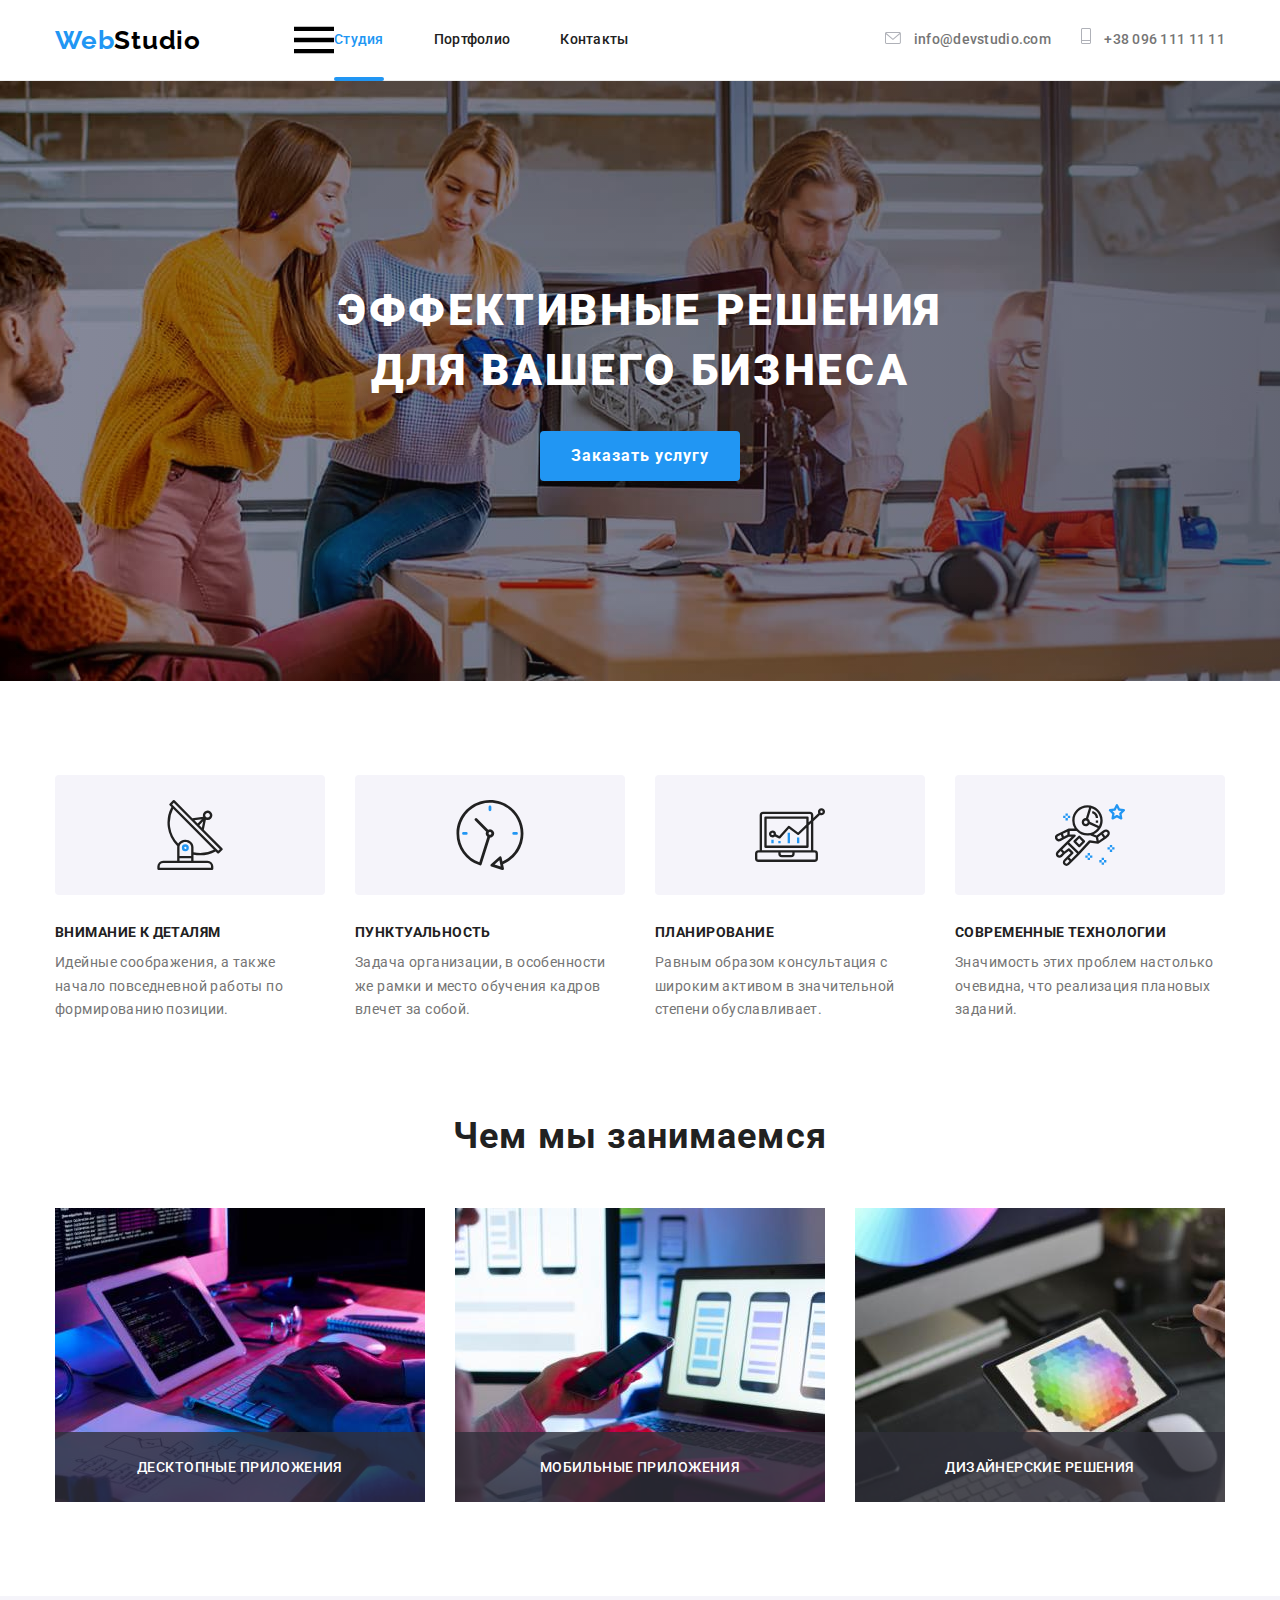
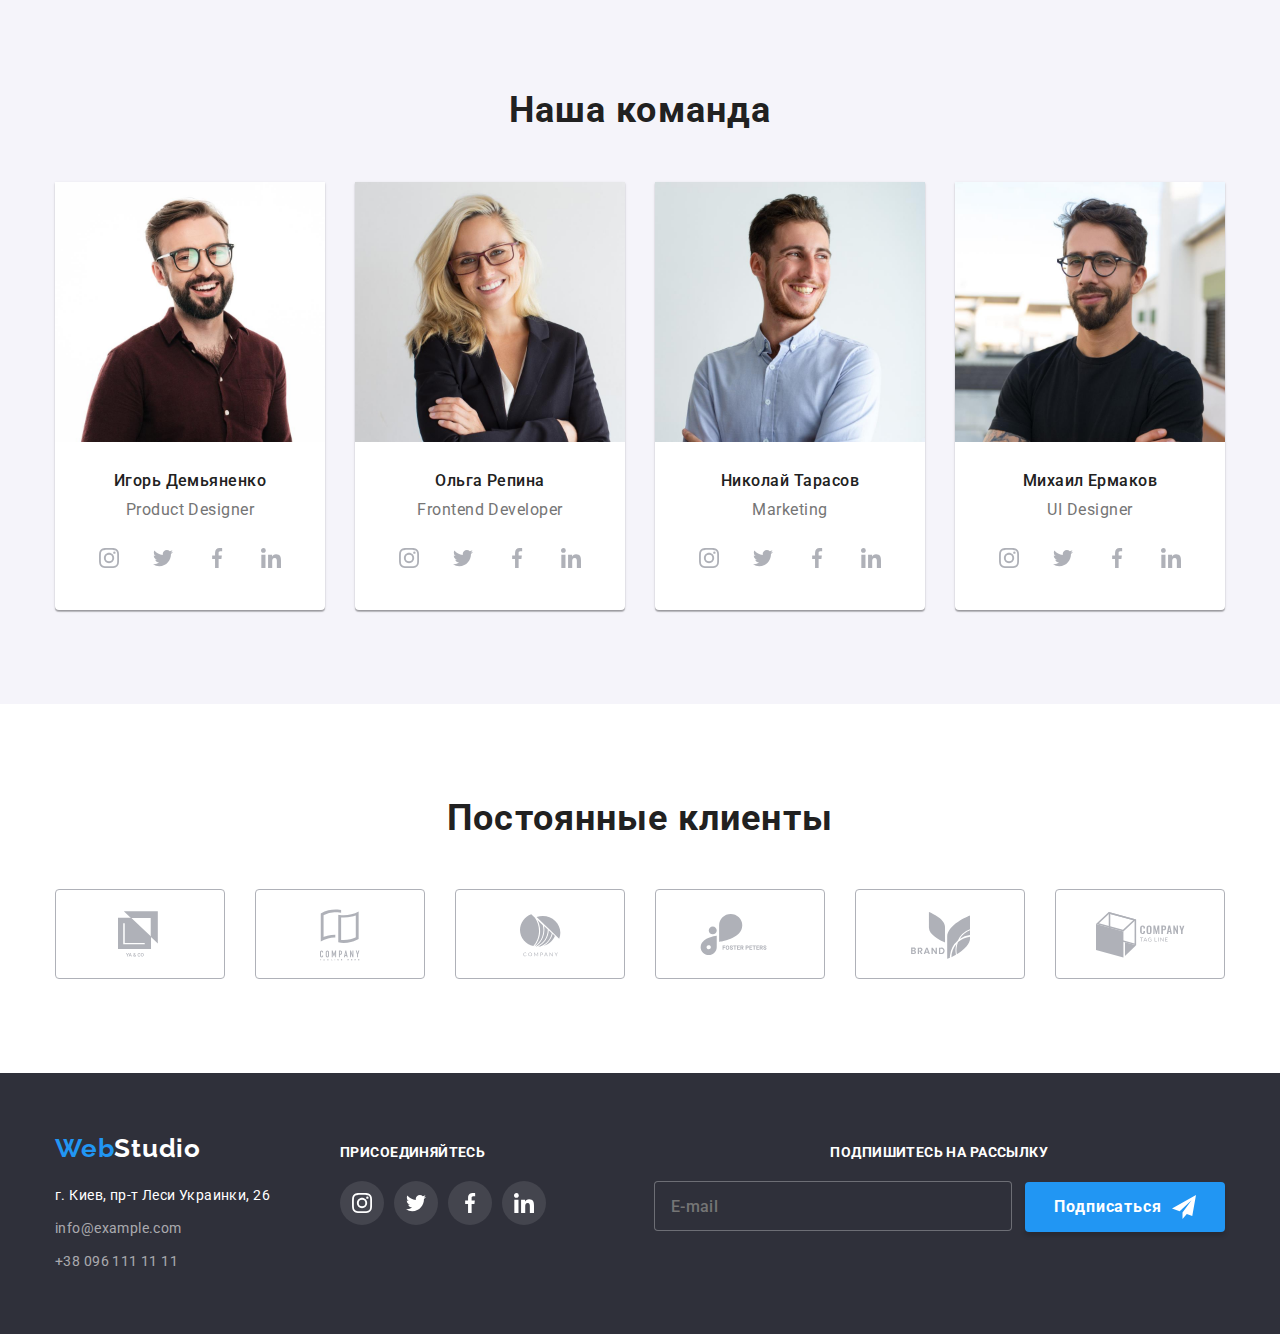
==== index.html @ 9470edb5 "Добавляет кнопку мобильного меню" ====
<!DOCTYPE html>
<html lang="ru">
  <head>
    <meta charset="UTF-8" />
    <meta http-equiv="X-UA-Compatible" content="IE=edge" />
    <meta name="viewport" content="width=device-width, initial-scale=1.0" />
    <title>Студия</title>
    <link rel="preconnect" href="https://fonts.gstatic.com" />
    <link
      href="https://fonts.googleapis.com/css2?family=Oleo+Script&family=Raleway:wght@700&family=Roboto:wght@400;500;700;900&display=swap"
      rel="stylesheet"
    />
    <link
      rel="stylesheet"
      href="https://cdnjs.cloudflare.com/ajax/libs/modern-normalize/0.2.0/modern-normalize.css"
    />
    <link rel="stylesheet" href="./css/main.min.css" />
    <meta name="viewport" content="width=device-width, initial-scale=1.0" />
  </head>
  <body>
    <!-- Секция "Верхняя линия" -->
    <header class="header">
      <div class="container">
        <div class="header__navigation">
          <nav class="header__navigation">
            <a class="header__link-logo" href="./"
              >Web<span class="header__link-logo-color">Studio</span></a
            >
            <button class="header__menu" type="button">
              <svg
                class="header__menu"
                width="40px"
                height="40px"
                aria-label="mobile menu"
              >
                <use
                  class="header__icon-menu"
                  href="./images/icons.svg#icon-menu"
                ></use>
                <use
                  class="header__icon-close"
                  href="./images/icons.svg#icon-close-modal"
                ></use>
              </svg>
            </button>

            <ul class="header__list-menu">
              <li class="header__item-menu-margin">
                <a class="header__link-navigation current" href="./">Студия</a>
              </li>
              <li class="header__item-menu-margin">
                <a class="header__link-navigation" href="./portfolio.html"
                  >Портфолио</a
                >
              </li>
              <li class="header__item-menu-margin">
                <a class="header__link-navigation" href="./">Контакты</a>
              </li>
            </ul>
          </nav>
          <ul class="header__list-address">
            <li class="header__item-address-margin">
              <a class="header__link-address" href="mailto:info@devstudio.com">
                <svg class="header__icon" width="16px" height="12px">
                  <use href="./images/icons.svg#icon-address-envelope"></use>
                </svg>

                info@devstudio.com</a
              >
            </li>
            <li class="header__item-address-margin">
              <a class="header__link-address" href="tel:+380961111111">
                <svg class="header__icon" width="10px" height="16px">
                  <use href="./images/icons.svg#icon-address-phone"></use>
                </svg>
                +38 096 111 11 11</a
              >
            </li>
          </ul>
        </div>
      </div>
    </header>
    <!-- Main -->
    <main>
      <!-- Секция "Шапка" -->
      <section class="hero">
        <div class="container">
          <h1 class="hero__title">
            Эффективные решения <br />
            для вашего бизнеса
          </h1>
          <button class="button hero__button" type="button" data-modal-open>
            Заказать услугу
          </button>
        </div>
      </section>
      <!-- Окно "Заказать услугу"-->
      <div class="modal__backdrop is-hidden" data-modal>
        <div class="modal">
          <div class="modal__close">
            <button class="modal__button-close" data-modal-close>
              <svg class="modal__icon-close">
                <use href="./images/icons.svg#icon-close-modal"></use>
              </svg>
            </button>
          </div>
          <span class="modal__header">
            Оставьте свои данные, мы вам перезвоним
          </span>
          <form class="modal__form" action="./index.html">
            <div class="modal__group">
              <label class="modal__input-label">
                <span class="modal__input-text">Имя</span>
                <input class="modal__input" type="text" name="order-username" />
                <svg class="modal__icon-input">
                  <use href="./images/icons.svg#icon-person"></use>
                </svg>
              </label>
              <label class="modal__input-label">
                <span class="modal__input-text">Телефон</span>
                <input class="modal__input" type="tel" name="order-phone" />
                <svg class="modal__icon-input">
                  <use href="./images/icons.svg#icon-phone"></use>
                </svg>
              </label>
              <label class="modal__input-label">
                <span class="modal__input-text">Почта</span>
                <input class="modal__input" type="email" name="order-email" />
                <svg class="modal__icon-input">
                  <use href="./images/icons.svg#icon-mail"></use>
                </svg>
              </label>
              <label class="modal__comment-label">
                <span class="modal__input-text">Комментарий</span>
                <textarea
                  class="modal__comment"
                  name="order-comment"
                  rows="5"
                  placeholder="Введите текст"
                ></textarea>
              </label>
            </div>
            <label class="modal__checkbox-label">
              <input
                class="modal__checkbox"
                type="checkbox"
                name="order-get-license"
                value=""
              />
              <span class="modal__checkbox-text">
                Соглашаюсь с рассылкой и принимаю
                <a
                  href="https://www.google.com"
                  class="modal__link"
                  target="_blank"
                  rel="noreferrer noopener"
                  >Условия договора</a
                >
              </span>
              <svg class="modal__icon-checkbox">
                <use href="./images/icons.svg#icon-box0"></use>
              </svg>
              <svg class="modal__icon-checkbox-checked">
                <use href="./images/icons.svg#icon-check"></use>
              </svg>
            </label>
            <button class="button modal__button" type="submit">
              Отправить
            </button>
          </form>
        </div>
      </div>
      <!-- Секция "Особенности" -->
      <section class="features">
        <div class="container">
          <ul class="features__list">
            <li class="features__item">
              <div class="features__view">
                <svg class="features__icon">
                  <use
                    href="./images/icons.svg#icon-color-features-icon01-antenna"
                  ></use>
                </svg>
              </div>
              <h3 class="features__title">Внимание к деталям</h3>
              <p class="features__text">
                Идейные соображения, а также начало повседневной работы по
                формированию позиции.
              </p>
            </li>
            <li class="features__item">
              <div class="features__view">
                <svg class="features__icon">
                  <use
                    href="./images/icons.svg#icon-color-features-icon02-clock"
                  ></use>
                </svg>
              </div>
              <h3 class="features__title">Пунктуальность</h3>
              <p class="features__text">
                Задача организации, в особенности же рамки и место обучения
                кадров влечет за собой.
              </p>
            </li>
            <li class="features__item">
              <div class="features__view">
                <svg class="features__icon">
                  <use
                    href="./images/icons.svg#icon-color-features-icon03-diagram"
                  ></use>
                </svg>
              </div>
              <h3 class="features__title">Планирование</h3>
              <p class="features__text">
                Равным образом консультация с широким активом в значительной
                степени обуславливает.
              </p>
            </li>
            <li class="features__item">
              <div class="features__view">
                <svg class="features__icon">
                  <use
                    href="./images/icons.svg#icon-color-features-icon04-astronaut"
                  ></use>
                </svg>
              </div>
              <h3 class="features__title">Современные технологии</h3>
              <p class="features__text">
                Значимость этих проблем настолько очевидна, что реализация
                плановых заданий.
              </p>
            </li>
          </ul>
        </div>
      </section>
      <!-- Секция "Чем мы занимаемся" -->
      <section class="functions">
        <div class="container">
          <h2 class="functions__title">Чем мы занимаемся</h2>
          <ul class="functions__list">
            <li class="functions__item">
              <img
                src="./images/webstudio-mainpage-foto001.jpg"
                alt="Фото планшета"
                width="370"
              />
              <div class="functions__label">
                <p class="functions__text">Десктопные приложения</p>
              </div>
            </li>
            <li class="functions__item">
              <img
                src="./images/webstudio-mainpage-foto002.jpg"
                alt="Фото ноутбука"
                width="370"
              />
              <div class="functions__label">
                <p class="functions__text">Мобильные приложения</p>
              </div>
            </li>
            <li class="functions__item">
              <img
                src="./images/webstudio-mainpage-foto003.jpg"
                alt="Фото планшета с палитрой"
                width="370"
              />
              <div class="functions__label">
                <p class="functions__text">Дизайнерские решения</p>
              </div>
            </li>
          </ul>
        </div>
      </section>
      <!-- Секция "Наша команда" -->
      <section class="team">
        <div class="container">
          <h2 class="team__title">Наша команда</h2>
          <ul class="team__list">
            <li class="team__item">
              <img
                class="team__img"
                src="./images/webstudio-mainpage-person-demyanenko.jpg"
                alt="Фото Демьянченко"
              />
              <div class="team__label">
                <h3 class="team__name">Игорь Демьяненко</h3>
                <p class="team__text">Product Designer</p>
                <!-- список контактов в социальных сетях -->
                <ul class="team__list-social">
                  <li class="team__item-social">
                    <a
                      href="https://www.instagram.com"
                      class="team__link-social"
                      target="_blank"
                      rel="noreferrer noopener"
                    >
                      <svg class="team__icon icon-social">
                        <use
                          href="./images/icons.svg#icon-social-instagram"
                        ></use>
                      </svg>
                    </a>
                  </li>
                  <li class="team__item-social">
                    <a
                      href="https://www.twitter.com"
                      class="team__link-social"
                      target="_blank"
                      rel="noreferrer noopener"
                    >
                      <svg class="team__icon icon-social">
                        <use
                          href="./images/icons.svg#icon-social-twitter"
                        ></use>
                      </svg>
                    </a>
                  </li>
                  <li class="team__item-social">
                    <a
                      href="https://www.facebook.com"
                      class="team__link-social"
                      target="_blank"
                      rel="noreferrer noopener"
                    >
                      <svg class="team__icon icon-social">
                        <use
                          href="./images/icons.svg#icon-social-facebook"
                        ></use>
                      </svg>
                    </a>
                  </li>
                  <li class="team__item-social">
                    <a
                      href="https://www.linkedin.com"
                      class="team__link-social"
                      target="_blank"
                      rel="noreferrer noopener"
                    >
                      <svg class="team__icon icon-social">
                        <use
                          href="./images/icons.svg#icon-social-linkedin"
                        ></use>
                      </svg>
                    </a>
                  </li>
                </ul>
              </div>
            </li>
            <li class="team__item">
              <img
                class="team__img"
                src="./images/webstudio-mainpage-person-repina.jpg"
                alt="Фото Репина"
              />
              <div class="team__label">
                <h3 class="team__name">Ольга Репина</h3>
                <p class="team__text">Frontend Developer</p>
                <!-- список контактов в социальных сетях -->
                <ul class="team__list-social">
                  <li class="team__item-social">
                    <a
                      href="https://www.instagram.com"
                      class="team__link-social"
                      target="_blank"
                      rel="noreferrer noopener"
                    >
                      <svg class="team__icon icon-social">
                        <use
                          href="./images/icons.svg#icon-social-instagram"
                        ></use>
                      </svg>
                    </a>
                  </li>
                  <li class="team__item-social">
                    <a
                      href="https://www.twitter.com"
                      class="team__link-social"
                      target="_blank"
                      rel="noreferrer noopener"
                    >
                      <svg class="team__icon icon-social">
                        <use
                          href="./images/icons.svg#icon-social-twitter"
                        ></use>
                      </svg>
                    </a>
                  </li>
                  <li class="team__item-social">
                    <a
                      href="https://www.facebook.com"
                      class="team__link-social"
                      target="_blank"
                      rel="noreferrer noopener"
                    >
                      <svg class="team__icon icon-social">
                        <use
                          href="./images/icons.svg#icon-social-facebook"
                        ></use>
                      </svg>
                    </a>
                  </li>
                  <li class="team__item-social">
                    <a
                      href="https://www.linkedin.com"
                      class="team__link-social"
                      target="_blank"
                      rel="noreferrer noopener"
                    >
                      <svg class="team__icon icon-social">
                        <use
                          href="./images/icons.svg#icon-social-linkedin"
                        ></use>
                      </svg>
                    </a>
                  </li>
                </ul>
              </div>
            </li>
            <li class="team__item">
              <img
                class="team__img"
                src="./images/webstudio-mainpage-person-tarasov.jpg"
                alt="Фото Тарасова"
              />
              <div class="team__label">
                <h3 class="team__name">Николай Тарасов</h3>
                <p class="team__text">Marketing</p>
                <!-- список контактов в социальных сетях -->
                <ul class="team__list-social">
                  <li class="team__item-social">
                    <a
                      href="https://www.instagram.com"
                      class="team__link-social"
                      target="_blank"
                      rel="noreferrer noopener"
                    >
                      <svg class="team__icon icon-social">
                        <use
                          href="./images/icons.svg#icon-social-instagram"
                        ></use>
                      </svg>
                    </a>
                  </li>
                  <li class="team__item-social">
                    <a
                      href="https://www.twitter.com"
                      class="team__link-social"
                      target="_blank"
                      rel="noreferrer noopener"
                    >
                      <svg class="team__icon icon-social">
                        <use
                          href="./images/icons.svg#icon-social-twitter"
                        ></use>
                      </svg>
                    </a>
                  </li>
                  <li class="team__item-social">
                    <a
                      href="https://www.facebook.com"
                      class="team__link-social"
                      target="_blank"
                      rel="noreferrer noopener"
                    >
                      <svg class="team__icon icon-social">
                        <use
                          href="./images/icons.svg#icon-social-facebook"
                        ></use>
                      </svg>
                    </a>
                  </li>
                  <li class="team__item-social">
                    <a
                      href="https://www.linkedin.com"
                      class="team__link-social"
                      target="_blank"
                      rel="noreferrer noopener"
                    >
                      <svg class="team__icon icon-social">
                        <use
                          href="./images/icons.svg#icon-social-linkedin"
                        ></use>
                      </svg>
                    </a>
                  </li>
                </ul>
              </div>
            </li>
            <li class="team__item">
              <img
                class="team__img"
                src="./images/webstudio-mainpage-person-ermakov.jpg"
                alt="Фото Ермакова"
              />
              <div class="team__label">
                <h3 class="team__name">Михаил Ермаков</h3>
                <p class="team__text">UI Designer</p>
                <!-- список контактов в социальных сетях -->
                <ul class="team__list-social">
                  <li class="team__item-social">
                    <a
                      href="https://www.instagram.com"
                      class="team__link-social"
                      target="_blank"
                      rel="noreferrer noopener"
                    >
                      <svg class="team__icon icon-social">
                        <use
                          href="./images/icons.svg#icon-social-instagram"
                        ></use>
                      </svg>
                    </a>
                  </li>
                  <li class="team__item-social">
                    <a
                      href="https://www.twitter.com"
                      class="team__link-social"
                      target="_blank"
                      rel="noreferrer noopener"
                    >
                      <svg class="team__icon icon-social">
                        <use
                          href="./images/icons.svg#icon-social-twitter"
                        ></use>
                      </svg>
                    </a>
                  </li>
                  <li class="team__item-social">
                    <a
                      href="https://www.facebook.com"
                      class="team__link-social"
                      target="_blank"
                      rel="noreferrer noopener"
                    >
                      <svg class="team__icon icon-social">
                        <use
                          href="./images/icons.svg#icon-social-facebook"
                        ></use>
                      </svg>
                    </a>
                  </li>
                  <li class="team__item-social">
                    <a
                      href="https://www.linkedin.com"
                      class="team__link-social"
                      target="_blank"
                      rel="noreferrer noopener"
                    >
                      <svg class="team__icon icon-social">
                        <use
                          href="./images/icons.svg#icon-social-linkedin"
                        ></use>
                      </svg>
                    </a>
                  </li>
                </ul>
              </div>
            </li>
          </ul>
        </div>
      </section>
      <!-- Секция "Постоянные клиенты" -->
      <section class="clients">
        <div class="container">
          <h2 class="clients__title">Постоянные клиенты</h2>
          <ul class="clients__list">
            <li class="clients__item">
              <a
                href="https://www.google.com"
                class="clients__link"
                target="_blank"
                rel="noreferrer noopener"
              >
                <svg class="clients__icon" width="44px" height="49px">
                  <use href="./images/icons.svg#icon-client-logo01-yaco"></use>
                </svg>
              </a>
            </li>
            <li class="clients__item">
              <a
                href="https://www.google.com"
                class="clients__link"
                target="_blank"
                rel="noreferrer noopener"
              >
                <svg class="clients__icon" width="40px" height="52px">
                  <use
                    href="./images/icons.svg#icon-client-logo02-tagline"
                  ></use>
                </svg>
              </a>
            </li>
            <li class="clients__item">
              <a
                href="https://www.google.com"
                class="clients__link"
                target="_blank"
                rel="noreferrer noopener"
              >
                <svg class="clients__icon" width="41px" height="43px">
                  <use
                    href="./images/icons.svg#icon-client-logo03-company"
                  ></use>
                </svg>
              </a>
            </li>
            <li class="clients__item">
              <a
                href="https://www.google.com"
                class="clients__link"
                target="_blank"
                rel="noreferrer noopener"
              >
                <svg class="clients__icon" width="80px" height="42px">
                  <use
                    href="./images/icons.svg#icon-client-logo04-foster"
                  ></use>
                </svg>
              </a>
            </li>
            <li class="clients__item">
              <a
                href="https://www.google.com"
                class="clients__link"
                target="_blank"
                rel="noreferrer noopener"
              >
                <svg class="clients__icon" width="59px" height="47px">
                  <use href="./images/icons.svg#icon-client-logo05-brand"></use>
                </svg>
              </a>
            </li>
            <li class="clients__item">
              <a
                href="https://www.google.com"
                class="clients__link"
                target="_blank"
                rel="noreferrer noopener"
              >
                <svg class="clients__icon" width="89px" height="46px">
                  <use
                    href="./images/icons.svg#icon-client-logo06-comtag"
                  ></use>
                </svg>
              </a>
            </li>
          </ul>
        </div>
      </section>
    </main>
    <!-- Секция "Подвал" -->
    <footer class="footer">
      <div class="container">
        <div class="footer__body">
          <div class="footer__address">
            <a class="footer__link-logo" href="./"
              >Web<span class="footer__link-logo-color">Studio</span></a
            >
            <address>
              <ul class="footer__list">
                <li class="footer__item">
                  <a
                    class="footer__link footer__link-light"
                    href="http://maps.google.com/?q=г.Киев,пр-тЛесиУкраинки,26"
                    target="_blank"
                    rel="nofollow noreferrer"
                    >г. Киев, пр-т Леси Украинки, 26</a
                  >
                </li>
                <li class="footer__item">
                  <a
                    class="footer__link footer__link-dark"
                    href="mailto:info@example.com"
                    >info@example.com</a
                  >
                </li>
                <li class="footer__item">
                  <a
                    class="footer__link footer__link-dark"
                    href="tel:+380961111111"
                    >+38 096 111 11 11</a
                  >
                </li>
              </ul>
            </address>
          </div>
          <div class="footer__social">
            <p class="footer__title">присоединяйтесь</p>
            <!-- список контактов в социальных сетях -->
            <ul class="footer__list-social">
              <li class="footer__item-social">
                <a
                  href="https://www.instagram.com"
                  class="footer__link-social"
                  target="_blank"
                  rel="noreferrer noopener"
                >
                  <svg class="footer__icon icon-social">
                    <use href="./images/icons.svg#icon-social-instagram"></use>
                  </svg>
                </a>
              </li>
              <li class="footer__item-social">
                <a
                  href="https://www.twitter.com"
                  class="footer__link-social"
                  target="_blank"
                  rel="noreferrer noopener"
                >
                  <svg class="footer__icon icon-social">
                    <use href="./images/icons.svg#icon-social-twitter"></use>
                  </svg>
                </a>
              </li>
              <li class="footer__item-social">
                <a
                  href="https://www.facebook.com"
                  class="footer__link-social"
                  target="_blank"
                  rel="noreferrer noopener"
                >
                  <svg class="footer__icon icon-social">
                    <use href="./images/icons.svg#icon-social-facebook"></use>
                  </svg>
                </a>
              </li>
              <li class="footer__item-social">
                <a
                  href="https://www.linkedin.com"
                  class="footer__link-social"
                  target="_blank"
                  rel="noreferrer noopener"
                >
                  <svg class="footer__icon icon-social">
                    <use href="./images/icons.svg#icon-social-linkedin"></use>
                  </svg>
                </a>
              </li>
            </ul>
          </div>
          <!-- Форма ввода электронного адреса для подписки на рассылку -->
          <div class="footer__subscribe">
            <form class="footer__form" action="./index.html">
              <label class="footer__label"> Подпишитесь на рассылку </label>
              <input
                class="footer__input"
                type="email"
                name="subscride-email-address"
                placeholder="E-mail"
              />
              <button class="footer__button button" type="submit">
                <span class="footer__label-button">
                  Подписаться
                  <svg class="footer__icon-button">
                    <use href="./images/icons.svg#icon-send-plane"></use>
                  </svg>
                </span>
              </button>
            </form>
          </div>
        </div>
      </div>
    </footer>
    <script src="./js/modal.js"></script>
  </body>
</html>
---- css/main.min.css ----
/*! modern-normalize | MIT License | https://github.com/sindresorhus/modern-normalize */html{-webkit-box-sizing:border-box;box-sizing:border-box}*,*::before,*::after{-webkit-box-sizing:inherit;box-sizing:inherit}html{line-height:1.15}body{margin:0}h1{font-size:2em;margin:0.67em 0}hr{-webkit-box-sizing:content-box;box-sizing:content-box;height:0}pre{font-family:monospace, monospace;font-size:1em}a{-webkit-text-decoration-skip:objects}abbr[title]{-webkit-text-decoration:underline dotted;text-decoration:underline dotted}b,strong{font-weight:bolder}code,kbd,samp{font-family:monospace, monospace;font-size:1em}small{font-size:80%}sub,sup{font-size:75%;line-height:0;position:relative;vertical-align:baseline}sub{bottom:-0.25em}sup{top:-0.5em}button,input,optgroup,select,textarea{font-family:inherit;font-size:100%;line-height:1.15;margin:0}button,select{text-transform:none}button,[type='reset'],[type='submit']{-webkit-appearance:button}button::-moz-focus-inner,[type='button']::-moz-focus-inner,[type='reset']::-moz-focus-inner,[type='submit']::-moz-focus-inner{border-style:none;padding:0}button:-moz-focusring,[type='button']:-moz-focusring,[type='reset']:-moz-focusring,[type='submit']:-moz-focusring{outline:1px dotted ButtonText}fieldset{padding:0.35em 0.75em 0.625em}legend{padding:0}progress{vertical-align:baseline}[type='number']::-webkit-inner-spin-button,[type='number']::-webkit-outer-spin-button{height:auto}[type='search']{-webkit-appearance:textfield;outline-offset:-2px}[type='search']::-webkit-search-cancel-button,[type='search']::-webkit-search-decoration{-webkit-appearance:none}::-webkit-file-upload-button{-webkit-appearance:button;font:inherit}details{display:block}summary{display:list-item}.header .header__link-logo,.footer .footer__link-logo{color:#2196f3;font-family:'Raleway', sans-serif;font-weight:700;font-size:26px;line-height:1.19;letter-spacing:0.03em}.header .header__link-navigation{color:#212121;font-weight:500;font-size:14px;line-height:1.14;letter-spacing:0.02em}.header .header__link-address{color:#757575;font-weight:500;font-size:14px;line-height:1.14;letter-spacing:0.02em}.header .header__link-logo,.footer .footer__link-logo{color:#2196f3;font-family:'Raleway', sans-serif;font-weight:700;font-size:26px;line-height:1.19;letter-spacing:0.03em}.hero .hero__title{color:#fff;font-weight:900;font-size:44px;line-height:1.36;text-align:center;letter-spacing:0.06em;text-transform:uppercase}.functions .functions__title,.team .team__title,.clients .clients__title{color:#212121;font-weight:700;font-size:36px;line-height:1.16;text-align:center;letter-spacing:0.03em}.footer .footer__title,.footer .footer__label,.features .features__title{color:#212121;font-weight:700;font-size:14px;line-height:1.14;letter-spacing:0.03em;text-transform:uppercase}.functions .functions__text{color:#fff;font-weight:500;font-size:14px;line-height:1.18;text-align:center;letter-spacing:0.03em;text-transform:uppercase}.team .team__name{color:#212121;font-weight:500;font-size:16px;line-height:1.18;text-align:center;letter-spacing:0.03em}.footer .footer__link,.features .features__text{font-style:normal;color:#757575;font-size:14px;line-height:1.71;letter-spacing:0.03em}.team .team__text,.portfolio .portfolio__text-about{color:#757575;font-size:16px;line-height:1.18;letter-spacing:0.03em}.portfolio .portfolio__description{font-size:18px;line-height:1.5;letter-spacing:0.03em;color:#fff}.portfolio .portfolio__header-about{margin-bottom:4px;font-weight:700;font-size:18px;line-height:1.5;letter-spacing:0.06em;color:#212121}.modal .modal__header{font-weight:700;font-size:20px;line-height:1.15;text-align:center;letter-spacing:0.03em;color:#212121}.footer .footer__input{font-weight:500;font-size:16px;line-height:1.25;letter-spacing:0.03em;color:rgba(255,255,255,0.6)}.footer .footer__button,.hero .hero__button,.modal .modal__button{color:#fff;font-weight:700;font-size:16px;line-height:1.87;letter-spacing:0.06em}.portfolio .portfolio__button{color:#212121;font-weight:500;font-size:16px;line-height:1.62;text-align:center;letter-spacing:0.03em}html{-webkit-box-sizing:border-box;box-sizing:border-box}*,*::after,*::before{-webkit-box-sizing:inherit;box-sizing:inherit}body{font-family:'Roboto', sans-serif;font-size:14px;line-height:1.71;letter-spacing:0.03em;color:#757575}.container{padding-left:15px;padding-right:15px;margin:0 auto}.visually-hidden{position:absolute !important;clip:rect(1px 1px 1px 1px);clip:rect(1px, 1px, 1px, 1px);padding:0 !important;border:0 !important;height:1px !important;width:1px !important;overflow:hidden}@media screen and (min-width: 480px){.container{max-width:480px}}@media screen and (min-width: 768px){.container{max-width:768px}}@media screen and (min-width: 1200px){.container{max-width:1200px}}.button{-webkit-box-align:center;-ms-flex-align:center;align-items:center;text-align:center;background-color:#2196f3;cursor:pointer;border:none;border-radius:4px}.icon-social{width:20px;height:20px;fill:#afb1b8}.header{background-color:#fff;border-bottom:1px solid #ececec}.header .header__link-logo{display:block;text-decoration:none;margin-right:0;padding-top:16px;padding-bottom:16px}@media screen and (min-width: 768px){.header .header__link-logo{margin-right:88px}}@media screen and (min-width: 1200px){.header .header__link-logo{margin-right:93px}}.header .header__link-logo-color{color:#000}.header .header__menu{display:-webkit-inline-box;display:-ms-inline-flexbox;display:inline-flex;margin:0;padding:0;border:0;background-color:transparent}.header .header__navigation{display:-webkit-box;display:-ms-flexbox;display:flex;-webkit-box-align:center;-ms-flex-align:center;align-items:center}.header .header__list-menu{list-style:none;display:-webkit-box;display:-ms-flexbox;display:flex;margin-top:0;margin-bottom:0;padding:0;-webkit-box-align:center;-ms-flex-align:center;align-items:center}@media screen and (max-width: 768px){.header .header__list-menu{display:none}}.header .header__list-address{list-style:none;display:-webkit-box;display:-ms-flexbox;display:flex;margin-top:0;margin-bottom:0;padding:0;margin-left:auto}@media screen and (max-width: 768px){.header .header__list-address{display:none}}@media screen and (max-width: 1200px){.header .header__list-address{-webkit-box-orient:vertical;-webkit-box-direction:normal;-ms-flex-direction:column;flex-direction:column}}.header .header__item-menu-margin:not(:last-child){margin-right:50px}.header .header__item-address-margin:not(:last-child){margin-bottom:10px}@media screen and (min-width: 1200px){.header .header__item-address-margin:not(:last-child){margin-right:30px;margin-bottom:0}}.header .header__link-navigation{-webkit-transition:250ms color cubic-bezier(0.4, 0, 0.2, 1);transition:250ms color cubic-bezier(0.4, 0, 0.2, 1);position:relative;display:block;text-decoration:none;padding-top:32px;padding-bottom:32px}.header .header__link-navigation.current,.header .header__link-navigation:hover,.header .header__link-navigation:active,.header .header__link-navigation:focus{color:#2196f3}.header .header__link-navigation.current::after{opacity:1}.header .header__link-navigation::after{-webkit-transition:250ms opacity cubic-bezier(0.4, 0, 0.2, 1);transition:250ms opacity cubic-bezier(0.4, 0, 0.2, 1);content:'';position:absolute;display:block;border-radius:2px;width:100%;height:4px;left:0;bottom:-1px;background-color:#2196f3;opacity:0}.header .header__icon{-webkit-transition:250ms fill cubic-bezier(0.4, 0, 0.2, 1);transition:250ms fill cubic-bezier(0.4, 0, 0.2, 1);fill:#afb1b8;margin-right:10px}.header .header__menu .header__icon-close{display:none}.header .header__link-address{-webkit-transition:250ms color cubic-bezier(0.4, 0, 0.2, 1);transition:250ms color cubic-bezier(0.4, 0, 0.2, 1);text-decoration:none;padding-top:0;padding-bottom:0}@media screen and (min-width: 1200px){.header .header__link-address{padding-top:32px;padding-bottom:32px}}.header .header__link-address:hover,.header .header__link-address:active,.header .header__link-address:focus{color:#2196f3}.header .header__link-address:hover .header__icon,.header .header__link-address:active .header__icon,.header .header__link-address:focus .header__icon{fill:#2196f3}.footer{width:auto;padding-top:60px;padding-bottom:60px;background-color:#2f303a}.footer .footer__body{display:-webkit-box;display:-ms-flexbox;display:flex;-webkit-box-pack:justify;-ms-flex-pack:justify;justify-content:space-between;-webkit-box-orient:vertical;-webkit-box-direction:normal;-ms-flex-direction:column;flex-direction:column}@media screen and (min-width: 768px){.footer .footer__body{-webkit-box-orient:horizontal;-webkit-box-direction:normal;-ms-flex-direction:row;flex-direction:row;-ms-flex-wrap:wrap;flex-wrap:wrap}}@media screen and (min-width: 1200px){.footer .footer__body{-webkit-box-orient:horizontal;-webkit-box-direction:normal;-ms-flex-direction:row;flex-direction:row;-ms-flex-wrap:nowrap;flex-wrap:nowrap;-webkit-box-align:baseline;-ms-flex-align:baseline;align-items:baseline}}.footer .footer__link-logo{display:inline-block;text-decoration:none;margin-right:0;margin-bottom:20px}.footer .footer__link-logo-color{color:#fff}.footer .footer__address{text-align:center;margin:0}@media screen and (min-width: 1200px){.footer .footer__address{text-align:left;margin-right:70px}}.footer .footer__list{display:-webkit-box;display:-ms-flexbox;display:flex;padding-left:0;padding-right:0;margin-top:0;margin-bottom:0;-webkit-box-orient:vertical;-webkit-box-direction:normal;-ms-flex-direction:column;flex-direction:column;list-style:none}.footer .footer__item:not(:last-child){margin-bottom:9px}.footer .footer__link{-webkit-transition:250ms color cubic-bezier(0.4, 0, 0.2, 1);transition:250ms color cubic-bezier(0.4, 0, 0.2, 1);text-decoration:none}.footer .footer__link:hover,.footer .footer__link:active,.footer .footer__link:focus{color:#2196f3}.footer .footer__link-light{color:#fff}.footer .footer__link-dark{color:rgba(255,255,255,0.6)}.footer .footer__social{margin-top:60px;margin-bottom:0;text-align:center}@media screen and (min-width: 768px){.footer .footer__social{margin-top:5px}}@media screen and (min-width: 1200px){.footer .footer__social{margin-top:0;text-align:left}}.footer .footer__title{text-align:center;margin-top:0;margin-bottom:20px;padding-top:0;padding-bottom:0;color:#fff}@media screen and (min-width: 1200px){.footer .footer__title{text-align:left}}.footer .footer__list-social{display:-webkit-inline-box;display:-ms-inline-flexbox;display:inline-flex;list-style:none;padding-left:0;padding-right:0;margin-top:0;margin-bottom:0}.footer .footer__item-social{display:-webkit-box;display:-ms-flexbox;display:flex;-webkit-box-pack:center;-ms-flex-pack:center;justify-content:center;-webkit-box-align:center;-ms-flex-align:center;align-items:center;background:rgba(255,255,255,0.1);border-radius:50%;width:44px;height:44px}.footer .footer__item-social:not(:last-child){margin-right:10px}.footer .footer__link-social{-webkit-transition:250ms background-color cubic-bezier(0.4, 0, 0.2, 1);transition:250ms background-color cubic-bezier(0.4, 0, 0.2, 1);display:-webkit-box;display:-ms-flexbox;display:flex;-webkit-box-pack:center;-ms-flex-pack:center;justify-content:center;-webkit-box-align:center;-ms-flex-align:center;align-items:center;border-radius:50%;width:44px;height:44px}.footer .footer__link-social:hover,.footer .footer__link-social:active,.footer .footer__link-social:focus{background-color:#2196f3}.footer .footer__icon{-webkit-transition:250ms fill cubic-bezier(0.4, 0, 0.2, 1);transition:250ms fill cubic-bezier(0.4, 0, 0.2, 1);fill:#fff}.footer .footer__subscribe{padding-right:auto;padding-left:auto;margin-top:60px}@media screen and (min-width: 768px){.footer .footer__subscribe{margin-left:auto;margin-right:auto}}@media screen and (min-width: 1200px){.footer .footer__subscribe{margin-left:auto;margin-right:0;margin-top:0}}.footer .footer__form{display:-webkit-box;display:-ms-flexbox;display:flex;-webkit-box-orient:vertical;-webkit-box-direction:normal;-ms-flex-direction:column;flex-direction:column;justify-items:center}@media screen and (min-width: 1200px){.footer .footer__form{display:block}}.footer .footer__label{display:block;text-align:center;margin-top:0;margin-bottom:20px;padding-top:0;padding-bottom:0;color:#fff}@media screen and (min-width: 1200px){.footer .footer__label{text-align:left}}.footer .footer__input{-webkit-transition:250ms -webkit-filter cubic-bezier(0.4, 0, 0.2, 1);transition:250ms -webkit-filter cubic-bezier(0.4, 0, 0.2, 1);transition:250ms filter cubic-bezier(0.4, 0, 0.2, 1);transition:250ms filter cubic-bezier(0.4, 0, 0.2, 1), 250ms -webkit-filter cubic-bezier(0.4, 0, 0.2, 1);-webkit-transition:250ms border-color cubic-bezier(0.4, 0, 0.2, 1);transition:250ms border-color cubic-bezier(0.4, 0, 0.2, 1);width:100%;height:50px;padding:15px 16px 15px 16px;margin-right:0;margin-bottom:20px;border:1px solid rgba(255,255,255,0.3);-webkit-box-sizing:border-box;box-sizing:border-box;border-radius:4px;outline:none;background:#2f303a}.footer .footer__input:hover,.footer .footer__input:active,.footer .footer__input:focus{border:1px solid #2196f3;-webkit-filter:drop-shadow(0px 4px 4px rgba(0,0,0,0.15));filter:drop-shadow(0px 4px 4px rgba(0,0,0,0.15))}@media screen and (min-width: 768px){.footer .footer__input{width:450px}}@media screen and (min-width: 1200px){.footer .footer__input{width:358px;margin-right:10px;margin-bottom:0}}.footer .footer__button{-webkit-transition:250ms -webkit-filter cubic-bezier(0.4, 0, 0.2, 1);transition:250ms -webkit-filter cubic-bezier(0.4, 0, 0.2, 1);transition:250ms filter cubic-bezier(0.4, 0, 0.2, 1);transition:250ms filter cubic-bezier(0.4, 0, 0.2, 1), 250ms -webkit-filter cubic-bezier(0.4, 0, 0.2, 1);width:200px;height:50px;padding:0 0 0 0;margin-left:auto;margin-right:auto;-webkit-box-shadow:0px 4px 4px rgba(0,0,0,0.15);box-shadow:0px 4px 4px rgba(0,0,0,0.15)}.footer .footer__button:hover,.footer .footer__button:active,.footer .footer__button:focus{-webkit-filter:drop-shadow(0px 4px 4px rgba(0,0,0,0.25));filter:drop-shadow(0px 4px 4px rgba(0,0,0,0.25))}.footer .footer__label-button{display:-webkit-box;display:-ms-flexbox;display:flex;-webkit-box-align:center;-ms-flex-align:center;align-items:center;-webkit-box-pack:center;-ms-flex-pack:center;justify-content:center}.footer .footer__icon-button{width:24px;height:24px;margin-left:10px;fill:#fff}.hero{display:block;text-align:center;max-width:1600px;padding-top:200px;padding-bottom:200px;margin-left:auto;margin-right:auto;background-color:#c4c4c4;background-image:-webkit-gradient(linear, right top, left top, from(rgba(47,48,58,0.4)), color-stop(40%), to(transparent)),url(../images/webstudio-bgimage.jpg);background-image:linear-gradient(to left, rgba(47,48,58,0.4), 40%, transparent 100%),url(../images/webstudio-bgimage.jpg);background-repeat:no-repeat;background-position:center;background-size:cover}.hero .hero__title{margin-top:0;margin-bottom:30px;padding-bottom:0}.hero .hero__button{-webkit-transition:250ms background-color cubic-bezier(0.4, 0, 0.2, 1);transition:250ms background-color cubic-bezier(0.4, 0, 0.2, 1);width:200px;height:50px}.hero .hero__button:hover,.hero .hero__button:active,.hero .hero__button:focus{background-color:#188ce8;border-radius:0px}.modal__backdrop{-webkit-transition:250ms opacity cubic-bezier(0.4, 0, 0.2, 1);transition:250ms opacity cubic-bezier(0.4, 0, 0.2, 1);position:fixed;top:0;left:0;width:100%;height:100%;z-index:99;background:rgba(0,0,0,0.2);overflow-y:scroll}.modal__backdrop.is-hidden{opacity:0;pointer-events:none}.modal{position:absolute;display:block;padding:0 0 0 0;top:50%;left:50%;max-width:530px;width:100%;height:580px;border-radius:4px;-webkit-transform:translate(-50%, -50%);transform:translate(-50%, -50%);background:#fff;-webkit-box-shadow:0px 1px 3px rgba(0,0,0,0.12),0px 1px 1px rgba(0,0,0,0.14),0px 2px 1px rgba(0,0,0,0.2);box-shadow:0px 1px 3px rgba(0,0,0,0.12),0px 1px 1px rgba(0,0,0,0.14),0px 2px 1px rgba(0,0,0,0.2);border-radius:4px}.modal .modal__close{display:-webkit-box;display:-ms-flexbox;display:flex;-webkit-box-pack:end;-ms-flex-pack:end;justify-content:flex-end;margin-top:8px;margin-bottom:2px;margin-right:8px}.modal .modal__button-close{display:-webkit-box;display:-ms-flexbox;display:flex;-webkit-box-pack:center;-ms-flex-pack:center;justify-content:center;-webkit-box-align:center;-ms-flex-align:center;align-items:center;cursor:pointer;background:#fff;border:1px solid rgba(0,0,0,0.1);border-radius:50%;width:30px;height:30px}.modal .modal__icon-close{-webkit-transition:250ms fill cubic-bezier(0.4, 0, 0.2, 1);transition:250ms fill cubic-bezier(0.4, 0, 0.2, 1);width:11px;height:11px;fill:black}.modal .modal__button-close:hover .modal__icon-close{-webkit-transition:250ms fill cubic-bezier(0.4, 0, 0.2, 1);transition:250ms fill cubic-bezier(0.4, 0, 0.2, 1);fill:#2196f3}.modal .modal__header{display:block;margin-top:0;margin-bottom:12px;padding:0 0 0 0}.modal .modal__form{display:-webkit-box;display:-ms-flexbox;display:flex;-webkit-box-orient:vertical;-webkit-box-direction:normal;-ms-flex-direction:column;flex-direction:column;-webkit-box-align:center;-ms-flex-align:center;align-items:center}.modal .modal__group{display:-webkit-box;display:-ms-flexbox;display:flex;-webkit-box-orient:vertical;-webkit-box-direction:normal;-ms-flex-direction:column;flex-direction:column;-webkit-box-align:center;-ms-flex-align:center;align-items:center;margin-bottom:20px}.modal .modal__input-label{position:relative;display:-webkit-box;display:-ms-flexbox;display:flex;-webkit-box-orient:vertical;-webkit-box-direction:normal;-ms-flex-direction:column;flex-direction:column;cursor:pointer;margin-bottom:10px}.modal .modal__comment-label{display:-webkit-box;display:-ms-flexbox;display:flex;-webkit-box-orient:vertical;-webkit-box-direction:normal;-ms-flex-direction:column;flex-direction:column;cursor:pointer;margin-bottom:0px}.modal .modal__checkbox-label{position:relative;display:-webkit-box;display:-ms-flexbox;display:flex;-webkit-box-align:baseline;-ms-flex-align:baseline;align-items:baseline;-webkit-box-pack:center;-ms-flex-pack:center;justify-content:center;width:448px;margin-bottom:30px}.modal .modal__input-text{margin-top:0;margin-bottom:4px;padding:0 0 0 0;font-weight:500;font-size:12px;line-height:1.16;letter-spacing:0.01em;color:#757575}.modal .modal__checkbox-text{margin-top:0;margin-bottom:0;margin-left:7px;padding:0 0 0 0;font-weight:500;font-size:14px;line-height:1.71;letter-spacing:0.03em;color:#757575}.modal .modal__input{-webkit-transition:250ms border-color cubic-bezier(0.4, 0, 0.2, 1);transition:250ms border-color cubic-bezier(0.4, 0, 0.2, 1);width:448px;height:40px;border:1px solid rgba(33,33,33,0.2);-webkit-box-sizing:border-box;box-sizing:border-box;outline-width:0px;cursor:pointer;border-radius:4px;padding:11px 12px 11px 42px}.modal .modal__input:hover ~ .modal__icon-input,.modal .modal__input:active ~ .modal__icon-input,.modal .modal__input:focus ~ .modal__icon-input,.modal .modal__input:hover,.modal .modal__input:active,.modal .modal__input:focus{border-color:#2196f3;fill:#188ce8}.modal .modal__icon-input{-webkit-transition:250ms fill cubic-bezier(0.4, 0, 0.2, 1);transition:250ms fill cubic-bezier(0.4, 0, 0.2, 1);position:absolute;top:50%;left:0;width:18px;height:18px;margin-left:12px;fill:#212121}.modal .modal__icon-checkbox{-webkit-transition:250ms opacity cubic-bezier(0.4, 0, 0.2, 1);transition:250ms opacity cubic-bezier(0.4, 0, 0.2, 1);position:absolute;top:18%;left:12px;width:16px;height:15px;fill:#212121}.modal .modal__icon-checkbox-checked{-webkit-transition:250ms opacity cubic-bezier(0.4, 0, 0.2, 1);transition:250ms opacity cubic-bezier(0.4, 0, 0.2, 1);position:absolute;top:18%;left:12px;width:16px;height:15px;fill:#212121;opacity:0}.modal .modal__comment{-webkit-transition:250ms border-color cubic-bezier(0.4, 0, 0.2, 1);transition:250ms border-color cubic-bezier(0.4, 0, 0.2, 1);width:448px;height:120px;padding:12px 16px 12px 16px;resize:none;border:1px solid rgba(33,33,33,0.2);-webkit-box-sizing:border-box;box-sizing:border-box;outline-width:0px;cursor:pointer;border-radius:4px;font-weight:500;font-size:14px;line-height:1.14;letter-spacing:0.01em;color:rgba(117,117,117,0.5)}.modal .modal__comment:hover{border-color:#2196f3}.modal .modal__checkbox{opacity:0;margin-right:7px}.modal .modal__checkbox:checked ~ .modal__icon-checkbox{opacity:0}.modal .modal__checkbox:checked ~ .modal__icon-checkbox-checked{opacity:1}.modal .modal__link{color:#2196f3}.modal .modal__button{-webkit-transition:250ms background-color cubic-bezier(0.4, 0, 0.2, 1);transition:250ms background-color cubic-bezier(0.4, 0, 0.2, 1);width:200px;height:50px;padding:0 0 0 0;-webkit-box-shadow:0px 4px 4px rgba(0,0,0,0.15);box-shadow:0px 4px 4px rgba(0,0,0,0.15)}.modal .modal__button:hover,.modal .modal__button:active,.modal .modal__button:focus{background-color:#188ce8}.features{background-color:#fff;padding-top:60px;padding-bottom:60px}@media screen and (min-width: 1200px){.features{padding-top:94px;padding-bottom:94px}}.features .features__list{display:-webkit-box;display:-ms-flexbox;display:flex;-ms-flex-wrap:wrap;flex-wrap:wrap;-webkit-box-pack:center;-ms-flex-pack:center;justify-content:center;padding:0;margin:-15px;list-style:none}@media screen and (min-width: 1200px){.features .features__list{-ms-flex-wrap:nowrap;flex-wrap:nowrap}}.features .features__item{display:block;margin-top:0;margin-bottom:0px;width:calc((100% - 2 * 15px))}@media screen and (max-width: 767px){.features .features__item{margin:15px}}@media screen and (min-width: 768px){.features .features__item{width:calc((100% - 4 * 15px) / 2);margin:15px}}@media screen and (min-width: 1200px){.features .features__item{width:calc((100% - 8 * 15px) / 4);margin:15px}}.features .features__title{margin-top:30px;margin-bottom:10px;text-align:center}@media screen and (min-width: 768px){.features .features__title{text-align:left}}.features .features__text{margin-top:0;margin-bottom:0}.features .features__icon{width:70px;height:70px;fill:#212121}.features .features__view{display:-webkit-box;display:-ms-flexbox;display:flex;-webkit-box-pack:center;-ms-flex-pack:center;justify-content:center;-webkit-box-align:center;-ms-flex-align:center;align-items:center;height:120px;background:#f5f4fa;border-radius:4px}.functions{padding-bottom:94px;background-color:#fff}@media (max-width: 1200px){.functions{display:none}}.functions .functions__title{margin-top:0;margin-bottom:50px}.functions .functions__text{margin-top:0;margin-bottom:0}.functions .functions__list{list-style:none;display:-webkit-box;display:-ms-flexbox;display:flex;padding-left:0;padding-right:0;margin-top:0;margin-bottom:0}.functions .functions__list img{display:block;margin-top:0;margin-bottom:0}.functions .functions__item{position:relative}.functions .functions__item:not(:last-child){margin-right:30px}.functions .functions__label{position:absolute;bottom:0;left:0;width:100%;height:auto;padding-top:27px;padding-bottom:27px;background:rgba(47,48,58,0.8)}.team{background-color:#f5f4fa;padding-top:60px;padding-bottom:60px}@media screen and (min-width: 1200px){.team{padding-top:94px;padding-bottom:94px}}.team .team__title{margin-top:0;margin-bottom:50px}.team .team__list{list-style:none;display:-webkit-box;display:-ms-flexbox;display:flex;-ms-flex-wrap:wrap;flex-wrap:wrap;-webkit-box-pack:center;-ms-flex-pack:center;justify-content:center;padding:0;margin:-15px}@media screen and (min-width: 1200px){.team .team__list{display:-webkit-box;display:-ms-flexbox;display:flex;-ms-flex-wrap:nowrap;flex-wrap:nowrap}}.team .team__list img{display:block;margin-top:0;margin-bottom:0}.team .team__item{display:block;background-color:#fff;-webkit-box-shadow:0px 1px 3px rgba(0,0,0,0.12),0px 1px 1px rgba(0,0,0,0.14),0px 2px 1px rgba(0,0,0,0.2);box-shadow:0px 1px 3px rgba(0,0,0,0.12),0px 1px 1px rgba(0,0,0,0.14),0px 2px 1px rgba(0,0,0,0.2);border-radius:0px 0px 4px 4px;width:calc(100% - 2 * 15px);margin:15px}@media screen and (min-width: 768px){.team .team__item{width:calc((100% - 4 * 15px) / 2)}}@media screen and (min-width: 1200px){.team .team__item{width:calc((100% - 8 * 15px) / 4)}}.team .team__img{display:block;max-width:100%;height:auto}.team .team__label{text-align:center;padding:30px 20px 30px 20px}.team .team__name{margin-top:0;margin-bottom:0}.team .team__text{margin-top:10px;margin-bottom:0}.team .team__list-social{display:-webkit-inline-box;display:-ms-inline-flexbox;display:inline-flex;list-style:none;padding-left:0;padding-right:0;margin-top:16px;margin-bottom:0}.team .team__link-social{-webkit-transition:250ms background-color cubic-bezier(0.4, 0, 0.2, 1);transition:250ms background-color cubic-bezier(0.4, 0, 0.2, 1);display:-webkit-box;display:-ms-flexbox;display:flex;-webkit-box-pack:center;-ms-flex-pack:center;justify-content:center;-webkit-box-align:center;-ms-flex-align:center;align-items:center;border-radius:50%;width:44px;height:44px}.team .team__link-social:hover .team__icon,.team .team__link-social:active .team__icon,.team .team__link-social:focus .team__icon{fill:#fff}.team .team__link-social:hover,.team .team__link-social:active,.team .team__link-social:focus{background-color:#2196f3}.team .team__item-social:not(:last-child){margin-right:10px}.team .team__icon{-webkit-transition:250ms fill cubic-bezier(0.4, 0, 0.2, 1);transition:250ms fill cubic-bezier(0.4, 0, 0.2, 1);fill:#afb1b8}.clients{background-color:#fff;padding-top:60px;padding-bottom:60px}@media screen and (min-width: 1200px){.clients{padding-top:94px;padding-bottom:94px}}.clients .clients__title{margin-top:0;margin-bottom:30px}@media screen and (min-width: 1200px){.clients .clients__title{margin-bottom:50px}}.clients .clients__list{list-style:none;display:-webkit-box;display:-ms-flexbox;display:flex;-ms-flex-wrap:wrap;flex-wrap:wrap;-webkit-box-pack:center;-ms-flex-pack:center;justify-content:center;padding:0;margin:-15px}@media screen and (min-width: 768px){.clients .clients__list{display:-webkit-box;display:-ms-flexbox;display:flex;-ms-flex-wrap:wrap;flex-wrap:wrap}}@media screen and (min-width: 1200px){.clients .clients__list{display:-webkit-box;display:-ms-flexbox;display:flex;-ms-flex-wrap:nowrap;flex-wrap:nowrap}}.clients .clients__item{-webkit-transition:250ms border-color cubic-bezier(0.4, 0, 0.2, 1);transition:250ms border-color cubic-bezier(0.4, 0, 0.2, 1);display:block;-ms-flex-line-pack:center;align-content:center;height:90px;border:1px solid #afb1b8;-webkit-box-sizing:border-box;box-sizing:border-box;border-radius:4px;width:calc((100% - 4 * 15px) / 2);margin:15px}.clients .clients__item:hover,.clients .clients__item:active,.clients .clients__item:focus{border-color:#2196f3}@media screen and (max-width: 1200px){.clients .clients__item{width:calc((100% - 6 * 15px) / 3)}}@media screen and (min-width: 1200px){.clients .clients__item{width:calc((100% - 15 * 10px) / 6)}}.clients .clients__icon{-webkit-transition:250ms fill cubic-bezier(0.4, 0, 0.2, 1);transition:250ms fill cubic-bezier(0.4, 0, 0.2, 1);fill:#afb1b8}.clients .clients__link{display:-webkit-box;display:-ms-flexbox;display:flex;-webkit-box-pack:center;-ms-flex-pack:center;justify-content:center;-webkit-box-align:center;-ms-flex-align:center;align-items:center;width:auto;height:90px}.clients .clients__link:hover .clients__icon,.clients .clients__link:active .clients__icon,.clients .clients__link:focus .clients__icon{fill:#2196f3}.portfolio{background-color:#fff;color:#757575;padding-top:60px;padding-bottom:60px}@media screen and (min-width: 1200px){.portfolio{padding-top:94px;padding-bottom:94px}}.portfolio .portfolio__filter{padding-left:0;padding-right:0;margin-top:0;margin-bottom:40px;display:-webkit-box;display:-ms-flexbox;display:flex;list-style:none;text-align:center;-webkit-box-pack:left;-ms-flex-pack:left;justify-content:left;-ms-flex-wrap:wrap;flex-wrap:wrap}@media screen and (min-width: 768px){.portfolio .portfolio__filter{-webkit-box-pack:center;-ms-flex-pack:center;justify-content:center;margin-bottom:30px}}@media screen and (min-width: 1200px){.portfolio .portfolio__filter{-webkit-box-pack:center;-ms-flex-pack:center;justify-content:center;margin-bottom:50px}}.portfolio .portfolio__item:not(:last-child){margin-right:8px}.portfolio .portfolio__item:first-child{margin-bottom:20px}@media screen and (min-width: 768px){.portfolio .portfolio__item:first-child{margin-bottom:0}}.portfolio .portfolio__button{-webkit-transition:250ms color cubic-bezier(0.4, 0, 0.2, 1);transition:250ms color cubic-bezier(0.4, 0, 0.2, 1);-webkit-transition:250ms -webkit-box-shadow cubic-bezier(0.4, 0, 0.2, 1);transition:250ms -webkit-box-shadow cubic-bezier(0.4, 0, 0.2, 1);transition:250ms box-shadow cubic-bezier(0.4, 0, 0.2, 1);transition:250ms box-shadow cubic-bezier(0.4, 0, 0.2, 1), 250ms -webkit-box-shadow cubic-bezier(0.4, 0, 0.2, 1);-webkit-transition:250ms background-color cubic-bezier(0.4, 0, 0.2, 1);transition:250ms background-color cubic-bezier(0.4, 0, 0.2, 1);background-color:#f5f4fa;cursor:pointer;border:none;border-radius:4px;padding:6px 22px 6px 22px}.portfolio .portfolio__button:hover,.portfolio .portfolio__button:focus,.portfolio .portfolio__button:active{background-color:#2196f3;color:#fff;-webkit-box-shadow:0px 4px 4px rgba(0,0,0,0.25);box-shadow:0px 4px 4px rgba(0,0,0,0.25)}.portfolio .portfolio__list{padding:0;margin:-15px;display:-webkit-box;display:-ms-flexbox;display:flex;list-style:none;-ms-flex-wrap:wrap;flex-wrap:wrap}.portfolio .portfolio__list img{display:block;margin-top:0;margin-bottom:0;width:100%;height:auto}.portfolio .portfolio__card{width:calc(100% - 2 * 15px);margin:15px}@media screen and (min-width: 768px){.portfolio .portfolio__card{width:calc((100% - 4 * 15px) / 2)}}@media screen and (min-width: 1200px){.portfolio .portfolio__card{width:calc((100% - 6 * 15px) / 3)}}.portfolio .portfolio__about{padding:20px 10px 20px 20px;border:1px solid #eee;border-top:0}.portfolio .portfolio__header-about{display:block;margin-top:0;margin-bottom:4px}.portfolio .portfolio__text-about{margin-top:0;margin-bottom:0}.portfolio .portfolio__description{position:absolute;display:-webkit-box;display:-ms-flexbox;display:flex;-webkit-box-align:center;-ms-flex-align:center;align-items:center;top:0;left:0;width:100%;height:100%;padding-right:24px;padding-left:24px;background-color:rgba(33,150,243,0.9);-webkit-transform:translatey(100%);transform:translatey(100%);-webkit-transition:-webkit-transform 250ms ease;transition:-webkit-transform 250ms ease;transition:transform 250ms ease;transition:transform 250ms ease, -webkit-transform 250ms ease}.portfolio .portfolio__link{-webkit-transition:250ms -webkit-box-shadow cubic-bezier(0.4, 0, 0.2, 1);transition:250ms -webkit-box-shadow cubic-bezier(0.4, 0, 0.2, 1);transition:250ms box-shadow cubic-bezier(0.4, 0, 0.2, 1);transition:250ms box-shadow cubic-bezier(0.4, 0, 0.2, 1), 250ms -webkit-box-shadow cubic-bezier(0.4, 0, 0.2, 1);text-decoration:none;display:block}.portfolio .portfolio__link:hover .portfolio__description{-webkit-transform:translatey(0);transform:translatey(0)}.portfolio .portfolio__link:hover .portfolio__image{-webkit-box-shadow:0px 4px 4px rgba(0,0,0,0.25);box-shadow:0px 4px 4px rgba(0,0,0,0.25)}.portfolio .portfolio__link:hover,.portfolio .portfolio__link:focus,.portfolio .portfolio__link:active{-webkit-box-shadow:0px 4px 4px rgba(0,0,0,0.25);box-shadow:0px 4px 4px rgba(0,0,0,0.25)}.portfolio .portfolio__image{-webkit-transition:250ms -webkit-box-shadow cubic-bezier(0.4, 0, 0.2, 1);transition:250ms -webkit-box-shadow cubic-bezier(0.4, 0, 0.2, 1);transition:250ms box-shadow cubic-bezier(0.4, 0, 0.2, 1);transition:250ms box-shadow cubic-bezier(0.4, 0, 0.2, 1), 250ms -webkit-box-shadow cubic-bezier(0.4, 0, 0.2, 1);position:relative;overflow:hidden}
/*# sourceMappingURL=main.min.css.map */
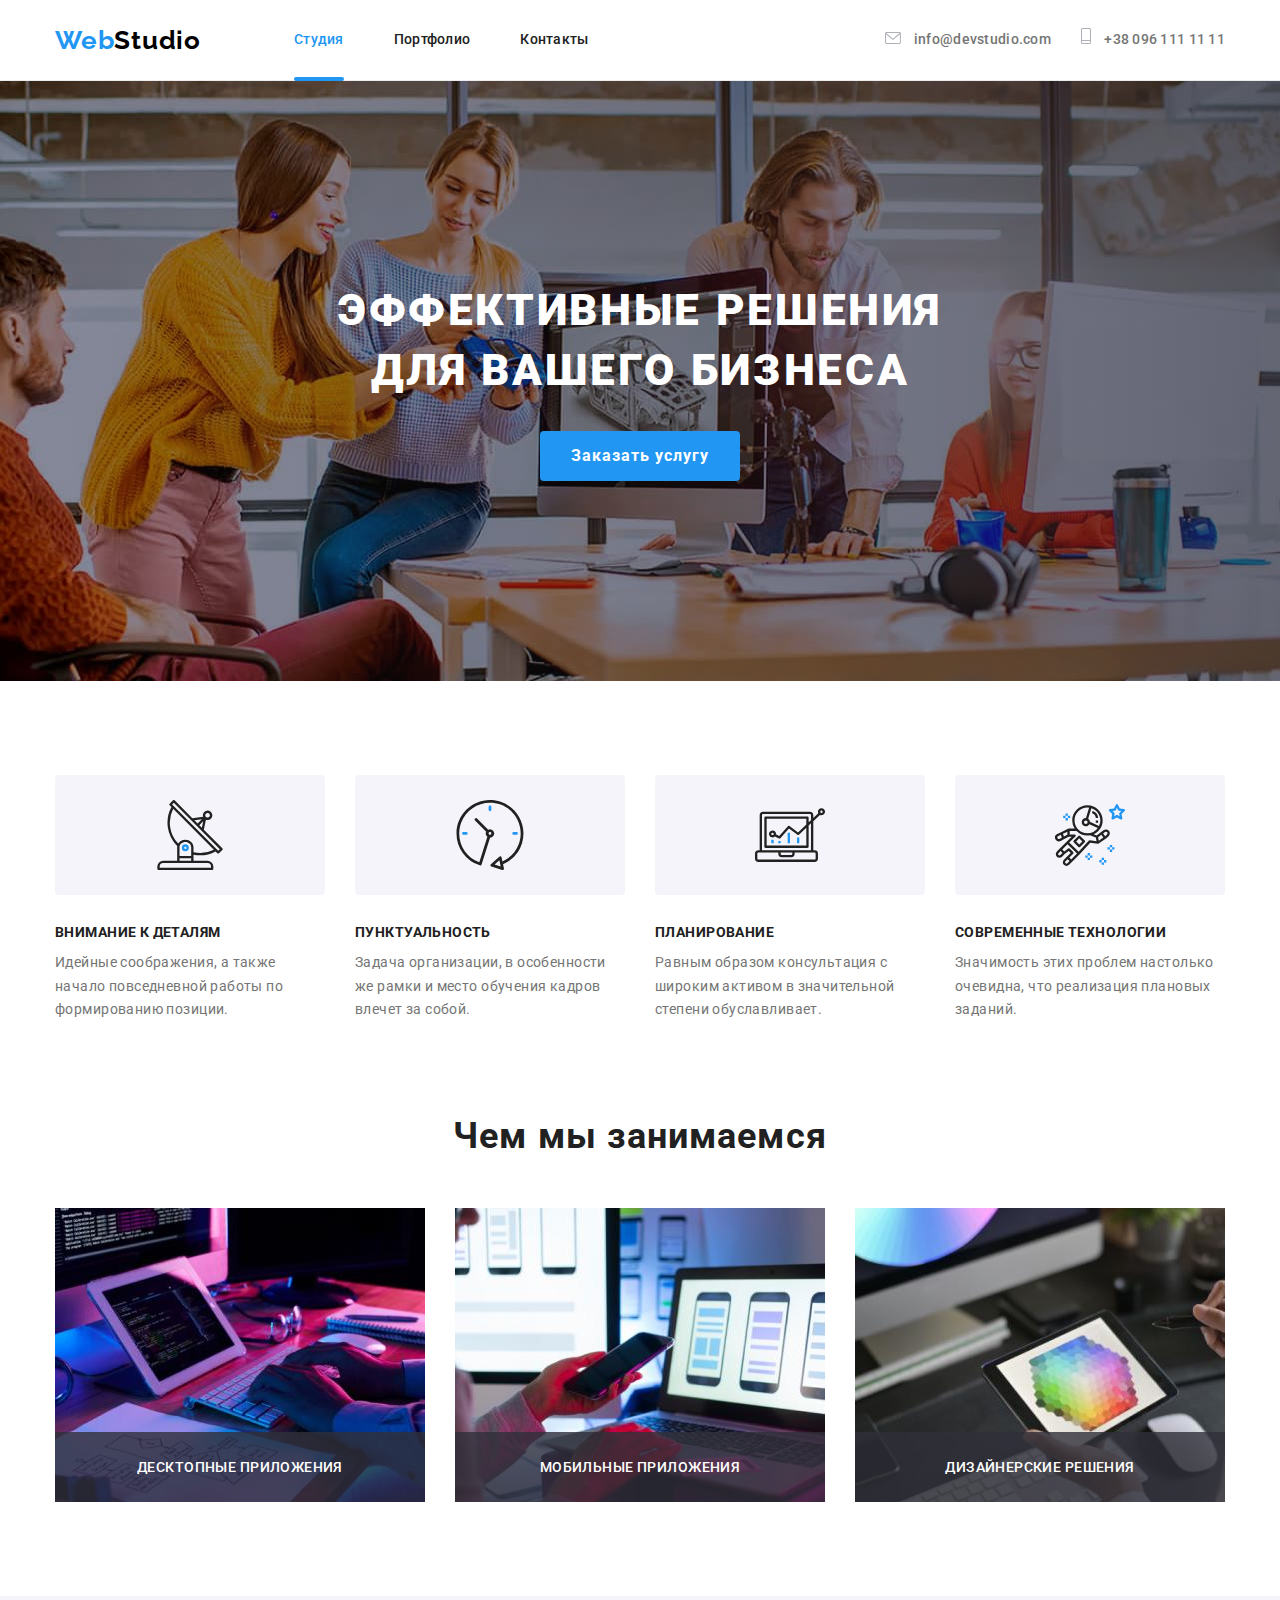
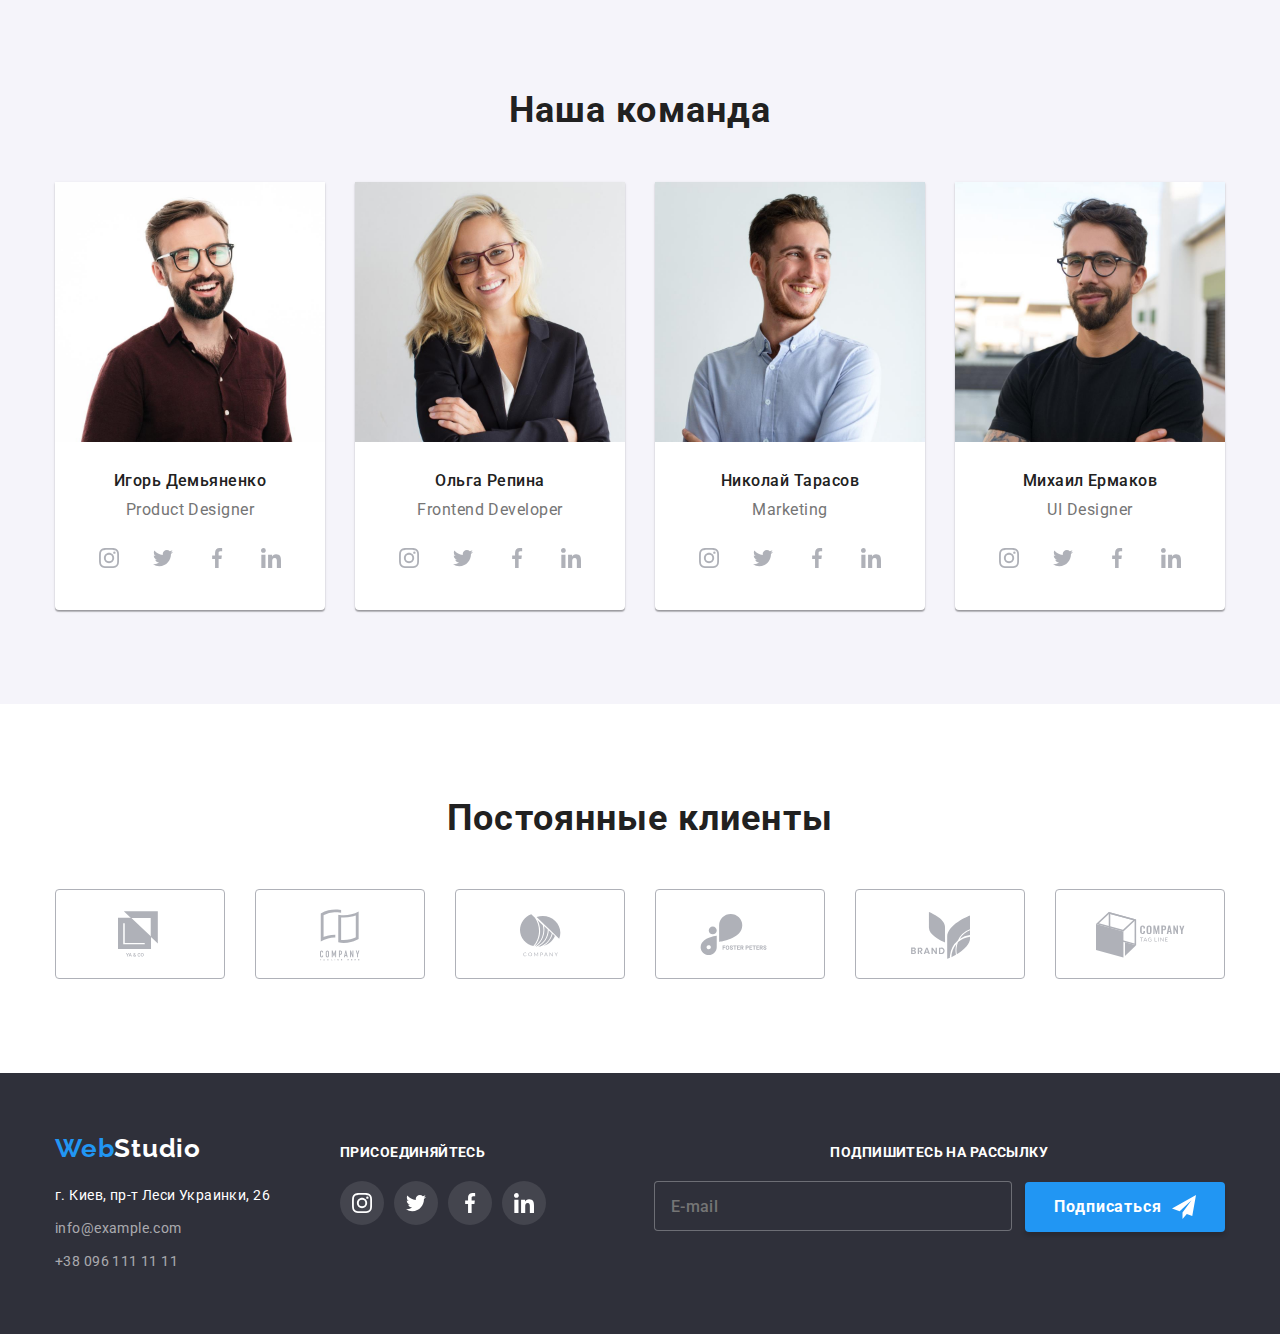
==== commit 782a364d: "Добавляет реализацию вызова мобильного меню." ====
--- a/index.html
+++ b/index.html
@@ -22,11 +22,11 @@
     <header class="header">
       <div class="container">
         <div class="header__navigation">
-          <nav class="header__navigation">
+          <nav class="header__navigation-menu">
             <a class="header__link-logo" href="./"
               >Web<span class="header__link-logo-color">Studio</span></a
             >
-            <button class="header__menu" type="button">
+            <button class="header__menu-button" type="button" data-menu-button>
               <svg
                 class="header__menu"
                 width="40px"
@@ -43,6 +43,7 @@
                 ></use>
               </svg>
             </button>
+            <div class="header__menu-container" data-menu>Mobile menu !!!</div>
 
             <ul class="header__list-menu">
               <li class="header__item-menu-margin">
@@ -762,5 +763,6 @@
       </div>
     </footer>
     <script src="./js/modal.js"></script>
+    <script src="./js/mobile-menu.js"></script>
   </body>
 </html>
--- a/css/main.min.css
+++ b/css/main.min.css
@@ -1,2 +1,2 @@
-/*! modern-normalize | MIT License | https://github.com/sindresorhus/modern-normalize */html{-webkit-box-sizing:border-box;box-sizing:border-box}*,*::before,*::after{-webkit-box-sizing:inherit;box-sizing:inherit}html{line-height:1.15}body{margin:0}h1{font-size:2em;margin:0.67em 0}hr{-webkit-box-sizing:content-box;box-sizing:content-box;height:0}pre{font-family:monospace, monospace;font-size:1em}a{-webkit-text-decoration-skip:objects}abbr[title]{-webkit-text-decoration:underline dotted;text-decoration:underline dotted}b,strong{font-weight:bolder}code,kbd,samp{font-family:monospace, monospace;font-size:1em}small{font-size:80%}sub,sup{font-size:75%;line-height:0;position:relative;vertical-align:baseline}sub{bottom:-0.25em}sup{top:-0.5em}button,input,optgroup,select,textarea{font-family:inherit;font-size:100%;line-height:1.15;margin:0}button,select{text-transform:none}button,[type='reset'],[type='submit']{-webkit-appearance:button}button::-moz-focus-inner,[type='button']::-moz-focus-inner,[type='reset']::-moz-focus-inner,[type='submit']::-moz-focus-inner{border-style:none;padding:0}button:-moz-focusring,[type='button']:-moz-focusring,[type='reset']:-moz-focusring,[type='submit']:-moz-focusring{outline:1px dotted ButtonText}fieldset{padding:0.35em 0.75em 0.625em}legend{padding:0}progress{vertical-align:baseline}[type='number']::-webkit-inner-spin-button,[type='number']::-webkit-outer-spin-button{height:auto}[type='search']{-webkit-appearance:textfield;outline-offset:-2px}[type='search']::-webkit-search-cancel-button,[type='search']::-webkit-search-decoration{-webkit-appearance:none}::-webkit-file-upload-button{-webkit-appearance:button;font:inherit}details{display:block}summary{display:list-item}.header .header__link-logo,.footer .footer__link-logo{color:#2196f3;font-family:'Raleway', sans-serif;font-weight:700;font-size:26px;line-height:1.19;letter-spacing:0.03em}.header .header__link-navigation{color:#212121;font-weight:500;font-size:14px;line-height:1.14;letter-spacing:0.02em}.header .header__link-address{color:#757575;font-weight:500;font-size:14px;line-height:1.14;letter-spacing:0.02em}.header .header__link-logo,.footer .footer__link-logo{color:#2196f3;font-family:'Raleway', sans-serif;font-weight:700;font-size:26px;line-height:1.19;letter-spacing:0.03em}.hero .hero__title{color:#fff;font-weight:900;font-size:44px;line-height:1.36;text-align:center;letter-spacing:0.06em;text-transform:uppercase}.functions .functions__title,.team .team__title,.clients .clients__title{color:#212121;font-weight:700;font-size:36px;line-height:1.16;text-align:center;letter-spacing:0.03em}.footer .footer__title,.footer .footer__label,.features .features__title{color:#212121;font-weight:700;font-size:14px;line-height:1.14;letter-spacing:0.03em;text-transform:uppercase}.functions .functions__text{color:#fff;font-weight:500;font-size:14px;line-height:1.18;text-align:center;letter-spacing:0.03em;text-transform:uppercase}.team .team__name{color:#212121;font-weight:500;font-size:16px;line-height:1.18;text-align:center;letter-spacing:0.03em}.footer .footer__link,.features .features__text{font-style:normal;color:#757575;font-size:14px;line-height:1.71;letter-spacing:0.03em}.team .team__text,.portfolio .portfolio__text-about{color:#757575;font-size:16px;line-height:1.18;letter-spacing:0.03em}.portfolio .portfolio__description{font-size:18px;line-height:1.5;letter-spacing:0.03em;color:#fff}.portfolio .portfolio__header-about{margin-bottom:4px;font-weight:700;font-size:18px;line-height:1.5;letter-spacing:0.06em;color:#212121}.modal .modal__header{font-weight:700;font-size:20px;line-height:1.15;text-align:center;letter-spacing:0.03em;color:#212121}.footer .footer__input{font-weight:500;font-size:16px;line-height:1.25;letter-spacing:0.03em;color:rgba(255,255,255,0.6)}.footer .footer__button,.hero .hero__button,.modal .modal__button{color:#fff;font-weight:700;font-size:16px;line-height:1.87;letter-spacing:0.06em}.portfolio .portfolio__button{color:#212121;font-weight:500;font-size:16px;line-height:1.62;text-align:center;letter-spacing:0.03em}html{-webkit-box-sizing:border-box;box-sizing:border-box}*,*::after,*::before{-webkit-box-sizing:inherit;box-sizing:inherit}body{font-family:'Roboto', sans-serif;font-size:14px;line-height:1.71;letter-spacing:0.03em;color:#757575}.container{padding-left:15px;padding-right:15px;margin:0 auto}.visually-hidden{position:absolute !important;clip:rect(1px 1px 1px 1px);clip:rect(1px, 1px, 1px, 1px);padding:0 !important;border:0 !important;height:1px !important;width:1px !important;overflow:hidden}@media screen and (min-width: 480px){.container{max-width:480px}}@media screen and (min-width: 768px){.container{max-width:768px}}@media screen and (min-width: 1200px){.container{max-width:1200px}}.button{-webkit-box-align:center;-ms-flex-align:center;align-items:center;text-align:center;background-color:#2196f3;cursor:pointer;border:none;border-radius:4px}.icon-social{width:20px;height:20px;fill:#afb1b8}.header{background-color:#fff;border-bottom:1px solid #ececec}.header .header__link-logo{display:block;text-decoration:none;margin-right:0;padding-top:16px;padding-bottom:16px}@media screen and (min-width: 768px){.header .header__link-logo{margin-right:88px}}@media screen and (min-width: 1200px){.header .header__link-logo{margin-right:93px}}.header .header__link-logo-color{color:#000}.header .header__menu{display:-webkit-inline-box;display:-ms-inline-flexbox;display:inline-flex;margin:0;padding:0;border:0;background-color:transparent}.header .header__navigation{display:-webkit-box;display:-ms-flexbox;display:flex;-webkit-box-align:center;-ms-flex-align:center;align-items:center}.header .header__list-menu{list-style:none;display:-webkit-box;display:-ms-flexbox;display:flex;margin-top:0;margin-bottom:0;padding:0;-webkit-box-align:center;-ms-flex-align:center;align-items:center}@media screen and (max-width: 768px){.header .header__list-menu{display:none}}.header .header__list-address{list-style:none;display:-webkit-box;display:-ms-flexbox;display:flex;margin-top:0;margin-bottom:0;padding:0;margin-left:auto}@media screen and (max-width: 768px){.header .header__list-address{display:none}}@media screen and (max-width: 1200px){.header .header__list-address{-webkit-box-orient:vertical;-webkit-box-direction:normal;-ms-flex-direction:column;flex-direction:column}}.header .header__item-menu-margin:not(:last-child){margin-right:50px}.header .header__item-address-margin:not(:last-child){margin-bottom:10px}@media screen and (min-width: 1200px){.header .header__item-address-margin:not(:last-child){margin-right:30px;margin-bottom:0}}.header .header__link-navigation{-webkit-transition:250ms color cubic-bezier(0.4, 0, 0.2, 1);transition:250ms color cubic-bezier(0.4, 0, 0.2, 1);position:relative;display:block;text-decoration:none;padding-top:32px;padding-bottom:32px}.header .header__link-navigation.current,.header .header__link-navigation:hover,.header .header__link-navigation:active,.header .header__link-navigation:focus{color:#2196f3}.header .header__link-navigation.current::after{opacity:1}.header .header__link-navigation::after{-webkit-transition:250ms opacity cubic-bezier(0.4, 0, 0.2, 1);transition:250ms opacity cubic-bezier(0.4, 0, 0.2, 1);content:'';position:absolute;display:block;border-radius:2px;width:100%;height:4px;left:0;bottom:-1px;background-color:#2196f3;opacity:0}.header .header__icon{-webkit-transition:250ms fill cubic-bezier(0.4, 0, 0.2, 1);transition:250ms fill cubic-bezier(0.4, 0, 0.2, 1);fill:#afb1b8;margin-right:10px}.header .header__menu .header__icon-close{display:none}.header .header__link-address{-webkit-transition:250ms color cubic-bezier(0.4, 0, 0.2, 1);transition:250ms color cubic-bezier(0.4, 0, 0.2, 1);text-decoration:none;padding-top:0;padding-bottom:0}@media screen and (min-width: 1200px){.header .header__link-address{padding-top:32px;padding-bottom:32px}}.header .header__link-address:hover,.header .header__link-address:active,.header .header__link-address:focus{color:#2196f3}.header .header__link-address:hover .header__icon,.header .header__link-address:active .header__icon,.header .header__link-address:focus .header__icon{fill:#2196f3}.footer{width:auto;padding-top:60px;padding-bottom:60px;background-color:#2f303a}.footer .footer__body{display:-webkit-box;display:-ms-flexbox;display:flex;-webkit-box-pack:justify;-ms-flex-pack:justify;justify-content:space-between;-webkit-box-orient:vertical;-webkit-box-direction:normal;-ms-flex-direction:column;flex-direction:column}@media screen and (min-width: 768px){.footer .footer__body{-webkit-box-orient:horizontal;-webkit-box-direction:normal;-ms-flex-direction:row;flex-direction:row;-ms-flex-wrap:wrap;flex-wrap:wrap}}@media screen and (min-width: 1200px){.footer .footer__body{-webkit-box-orient:horizontal;-webkit-box-direction:normal;-ms-flex-direction:row;flex-direction:row;-ms-flex-wrap:nowrap;flex-wrap:nowrap;-webkit-box-align:baseline;-ms-flex-align:baseline;align-items:baseline}}.footer .footer__link-logo{display:inline-block;text-decoration:none;margin-right:0;margin-bottom:20px}.footer .footer__link-logo-color{color:#fff}.footer .footer__address{text-align:center;margin:0}@media screen and (min-width: 1200px){.footer .footer__address{text-align:left;margin-right:70px}}.footer .footer__list{display:-webkit-box;display:-ms-flexbox;display:flex;padding-left:0;padding-right:0;margin-top:0;margin-bottom:0;-webkit-box-orient:vertical;-webkit-box-direction:normal;-ms-flex-direction:column;flex-direction:column;list-style:none}.footer .footer__item:not(:last-child){margin-bottom:9px}.footer .footer__link{-webkit-transition:250ms color cubic-bezier(0.4, 0, 0.2, 1);transition:250ms color cubic-bezier(0.4, 0, 0.2, 1);text-decoration:none}.footer .footer__link:hover,.footer .footer__link:active,.footer .footer__link:focus{color:#2196f3}.footer .footer__link-light{color:#fff}.footer .footer__link-dark{color:rgba(255,255,255,0.6)}.footer .footer__social{margin-top:60px;margin-bottom:0;text-align:center}@media screen and (min-width: 768px){.footer .footer__social{margin-top:5px}}@media screen and (min-width: 1200px){.footer .footer__social{margin-top:0;text-align:left}}.footer .footer__title{text-align:center;margin-top:0;margin-bottom:20px;padding-top:0;padding-bottom:0;color:#fff}@media screen and (min-width: 1200px){.footer .footer__title{text-align:left}}.footer .footer__list-social{display:-webkit-inline-box;display:-ms-inline-flexbox;display:inline-flex;list-style:none;padding-left:0;padding-right:0;margin-top:0;margin-bottom:0}.footer .footer__item-social{display:-webkit-box;display:-ms-flexbox;display:flex;-webkit-box-pack:center;-ms-flex-pack:center;justify-content:center;-webkit-box-align:center;-ms-flex-align:center;align-items:center;background:rgba(255,255,255,0.1);border-radius:50%;width:44px;height:44px}.footer .footer__item-social:not(:last-child){margin-right:10px}.footer .footer__link-social{-webkit-transition:250ms background-color cubic-bezier(0.4, 0, 0.2, 1);transition:250ms background-color cubic-bezier(0.4, 0, 0.2, 1);display:-webkit-box;display:-ms-flexbox;display:flex;-webkit-box-pack:center;-ms-flex-pack:center;justify-content:center;-webkit-box-align:center;-ms-flex-align:center;align-items:center;border-radius:50%;width:44px;height:44px}.footer .footer__link-social:hover,.footer .footer__link-social:active,.footer .footer__link-social:focus{background-color:#2196f3}.footer .footer__icon{-webkit-transition:250ms fill cubic-bezier(0.4, 0, 0.2, 1);transition:250ms fill cubic-bezier(0.4, 0, 0.2, 1);fill:#fff}.footer .footer__subscribe{padding-right:auto;padding-left:auto;margin-top:60px}@media screen and (min-width: 768px){.footer .footer__subscribe{margin-left:auto;margin-right:auto}}@media screen and (min-width: 1200px){.footer .footer__subscribe{margin-left:auto;margin-right:0;margin-top:0}}.footer .footer__form{display:-webkit-box;display:-ms-flexbox;display:flex;-webkit-box-orient:vertical;-webkit-box-direction:normal;-ms-flex-direction:column;flex-direction:column;justify-items:center}@media screen and (min-width: 1200px){.footer .footer__form{display:block}}.footer .footer__label{display:block;text-align:center;margin-top:0;margin-bottom:20px;padding-top:0;padding-bottom:0;color:#fff}@media screen and (min-width: 1200px){.footer .footer__label{text-align:left}}.footer .footer__input{-webkit-transition:250ms -webkit-filter cubic-bezier(0.4, 0, 0.2, 1);transition:250ms -webkit-filter cubic-bezier(0.4, 0, 0.2, 1);transition:250ms filter cubic-bezier(0.4, 0, 0.2, 1);transition:250ms filter cubic-bezier(0.4, 0, 0.2, 1), 250ms -webkit-filter cubic-bezier(0.4, 0, 0.2, 1);-webkit-transition:250ms border-color cubic-bezier(0.4, 0, 0.2, 1);transition:250ms border-color cubic-bezier(0.4, 0, 0.2, 1);width:100%;height:50px;padding:15px 16px 15px 16px;margin-right:0;margin-bottom:20px;border:1px solid rgba(255,255,255,0.3);-webkit-box-sizing:border-box;box-sizing:border-box;border-radius:4px;outline:none;background:#2f303a}.footer .footer__input:hover,.footer .footer__input:active,.footer .footer__input:focus{border:1px solid #2196f3;-webkit-filter:drop-shadow(0px 4px 4px rgba(0,0,0,0.15));filter:drop-shadow(0px 4px 4px rgba(0,0,0,0.15))}@media screen and (min-width: 768px){.footer .footer__input{width:450px}}@media screen and (min-width: 1200px){.footer .footer__input{width:358px;margin-right:10px;margin-bottom:0}}.footer .footer__button{-webkit-transition:250ms -webkit-filter cubic-bezier(0.4, 0, 0.2, 1);transition:250ms -webkit-filter cubic-bezier(0.4, 0, 0.2, 1);transition:250ms filter cubic-bezier(0.4, 0, 0.2, 1);transition:250ms filter cubic-bezier(0.4, 0, 0.2, 1), 250ms -webkit-filter cubic-bezier(0.4, 0, 0.2, 1);width:200px;height:50px;padding:0 0 0 0;margin-left:auto;margin-right:auto;-webkit-box-shadow:0px 4px 4px rgba(0,0,0,0.15);box-shadow:0px 4px 4px rgba(0,0,0,0.15)}.footer .footer__button:hover,.footer .footer__button:active,.footer .footer__button:focus{-webkit-filter:drop-shadow(0px 4px 4px rgba(0,0,0,0.25));filter:drop-shadow(0px 4px 4px rgba(0,0,0,0.25))}.footer .footer__label-button{display:-webkit-box;display:-ms-flexbox;display:flex;-webkit-box-align:center;-ms-flex-align:center;align-items:center;-webkit-box-pack:center;-ms-flex-pack:center;justify-content:center}.footer .footer__icon-button{width:24px;height:24px;margin-left:10px;fill:#fff}.hero{display:block;text-align:center;max-width:1600px;padding-top:200px;padding-bottom:200px;margin-left:auto;margin-right:auto;background-color:#c4c4c4;background-image:-webkit-gradient(linear, right top, left top, from(rgba(47,48,58,0.4)), color-stop(40%), to(transparent)),url(../images/webstudio-bgimage.jpg);background-image:linear-gradient(to left, rgba(47,48,58,0.4), 40%, transparent 100%),url(../images/webstudio-bgimage.jpg);background-repeat:no-repeat;background-position:center;background-size:cover}.hero .hero__title{margin-top:0;margin-bottom:30px;padding-bottom:0}.hero .hero__button{-webkit-transition:250ms background-color cubic-bezier(0.4, 0, 0.2, 1);transition:250ms background-color cubic-bezier(0.4, 0, 0.2, 1);width:200px;height:50px}.hero .hero__button:hover,.hero .hero__button:active,.hero .hero__button:focus{background-color:#188ce8;border-radius:0px}.modal__backdrop{-webkit-transition:250ms opacity cubic-bezier(0.4, 0, 0.2, 1);transition:250ms opacity cubic-bezier(0.4, 0, 0.2, 1);position:fixed;top:0;left:0;width:100%;height:100%;z-index:99;background:rgba(0,0,0,0.2);overflow-y:scroll}.modal__backdrop.is-hidden{opacity:0;pointer-events:none}.modal{position:absolute;display:block;padding:0 0 0 0;top:50%;left:50%;max-width:530px;width:100%;height:580px;border-radius:4px;-webkit-transform:translate(-50%, -50%);transform:translate(-50%, -50%);background:#fff;-webkit-box-shadow:0px 1px 3px rgba(0,0,0,0.12),0px 1px 1px rgba(0,0,0,0.14),0px 2px 1px rgba(0,0,0,0.2);box-shadow:0px 1px 3px rgba(0,0,0,0.12),0px 1px 1px rgba(0,0,0,0.14),0px 2px 1px rgba(0,0,0,0.2);border-radius:4px}.modal .modal__close{display:-webkit-box;display:-ms-flexbox;display:flex;-webkit-box-pack:end;-ms-flex-pack:end;justify-content:flex-end;margin-top:8px;margin-bottom:2px;margin-right:8px}.modal .modal__button-close{display:-webkit-box;display:-ms-flexbox;display:flex;-webkit-box-pack:center;-ms-flex-pack:center;justify-content:center;-webkit-box-align:center;-ms-flex-align:center;align-items:center;cursor:pointer;background:#fff;border:1px solid rgba(0,0,0,0.1);border-radius:50%;width:30px;height:30px}.modal .modal__icon-close{-webkit-transition:250ms fill cubic-bezier(0.4, 0, 0.2, 1);transition:250ms fill cubic-bezier(0.4, 0, 0.2, 1);width:11px;height:11px;fill:black}.modal .modal__button-close:hover .modal__icon-close{-webkit-transition:250ms fill cubic-bezier(0.4, 0, 0.2, 1);transition:250ms fill cubic-bezier(0.4, 0, 0.2, 1);fill:#2196f3}.modal .modal__header{display:block;margin-top:0;margin-bottom:12px;padding:0 0 0 0}.modal .modal__form{display:-webkit-box;display:-ms-flexbox;display:flex;-webkit-box-orient:vertical;-webkit-box-direction:normal;-ms-flex-direction:column;flex-direction:column;-webkit-box-align:center;-ms-flex-align:center;align-items:center}.modal .modal__group{display:-webkit-box;display:-ms-flexbox;display:flex;-webkit-box-orient:vertical;-webkit-box-direction:normal;-ms-flex-direction:column;flex-direction:column;-webkit-box-align:center;-ms-flex-align:center;align-items:center;margin-bottom:20px}.modal .modal__input-label{position:relative;display:-webkit-box;display:-ms-flexbox;display:flex;-webkit-box-orient:vertical;-webkit-box-direction:normal;-ms-flex-direction:column;flex-direction:column;cursor:pointer;margin-bottom:10px}.modal .modal__comment-label{display:-webkit-box;display:-ms-flexbox;display:flex;-webkit-box-orient:vertical;-webkit-box-direction:normal;-ms-flex-direction:column;flex-direction:column;cursor:pointer;margin-bottom:0px}.modal .modal__checkbox-label{position:relative;display:-webkit-box;display:-ms-flexbox;display:flex;-webkit-box-align:baseline;-ms-flex-align:baseline;align-items:baseline;-webkit-box-pack:center;-ms-flex-pack:center;justify-content:center;width:448px;margin-bottom:30px}.modal .modal__input-text{margin-top:0;margin-bottom:4px;padding:0 0 0 0;font-weight:500;font-size:12px;line-height:1.16;letter-spacing:0.01em;color:#757575}.modal .modal__checkbox-text{margin-top:0;margin-bottom:0;margin-left:7px;padding:0 0 0 0;font-weight:500;font-size:14px;line-height:1.71;letter-spacing:0.03em;color:#757575}.modal .modal__input{-webkit-transition:250ms border-color cubic-bezier(0.4, 0, 0.2, 1);transition:250ms border-color cubic-bezier(0.4, 0, 0.2, 1);width:448px;height:40px;border:1px solid rgba(33,33,33,0.2);-webkit-box-sizing:border-box;box-sizing:border-box;outline-width:0px;cursor:pointer;border-radius:4px;padding:11px 12px 11px 42px}.modal .modal__input:hover ~ .modal__icon-input,.modal .modal__input:active ~ .modal__icon-input,.modal .modal__input:focus ~ .modal__icon-input,.modal .modal__input:hover,.modal .modal__input:active,.modal .modal__input:focus{border-color:#2196f3;fill:#188ce8}.modal .modal__icon-input{-webkit-transition:250ms fill cubic-bezier(0.4, 0, 0.2, 1);transition:250ms fill cubic-bezier(0.4, 0, 0.2, 1);position:absolute;top:50%;left:0;width:18px;height:18px;margin-left:12px;fill:#212121}.modal .modal__icon-checkbox{-webkit-transition:250ms opacity cubic-bezier(0.4, 0, 0.2, 1);transition:250ms opacity cubic-bezier(0.4, 0, 0.2, 1);position:absolute;top:18%;left:12px;width:16px;height:15px;fill:#212121}.modal .modal__icon-checkbox-checked{-webkit-transition:250ms opacity cubic-bezier(0.4, 0, 0.2, 1);transition:250ms opacity cubic-bezier(0.4, 0, 0.2, 1);position:absolute;top:18%;left:12px;width:16px;height:15px;fill:#212121;opacity:0}.modal .modal__comment{-webkit-transition:250ms border-color cubic-bezier(0.4, 0, 0.2, 1);transition:250ms border-color cubic-bezier(0.4, 0, 0.2, 1);width:448px;height:120px;padding:12px 16px 12px 16px;resize:none;border:1px solid rgba(33,33,33,0.2);-webkit-box-sizing:border-box;box-sizing:border-box;outline-width:0px;cursor:pointer;border-radius:4px;font-weight:500;font-size:14px;line-height:1.14;letter-spacing:0.01em;color:rgba(117,117,117,0.5)}.modal .modal__comment:hover{border-color:#2196f3}.modal .modal__checkbox{opacity:0;margin-right:7px}.modal .modal__checkbox:checked ~ .modal__icon-checkbox{opacity:0}.modal .modal__checkbox:checked ~ .modal__icon-checkbox-checked{opacity:1}.modal .modal__link{color:#2196f3}.modal .modal__button{-webkit-transition:250ms background-color cubic-bezier(0.4, 0, 0.2, 1);transition:250ms background-color cubic-bezier(0.4, 0, 0.2, 1);width:200px;height:50px;padding:0 0 0 0;-webkit-box-shadow:0px 4px 4px rgba(0,0,0,0.15);box-shadow:0px 4px 4px rgba(0,0,0,0.15)}.modal .modal__button:hover,.modal .modal__button:active,.modal .modal__button:focus{background-color:#188ce8}.features{background-color:#fff;padding-top:60px;padding-bottom:60px}@media screen and (min-width: 1200px){.features{padding-top:94px;padding-bottom:94px}}.features .features__list{display:-webkit-box;display:-ms-flexbox;display:flex;-ms-flex-wrap:wrap;flex-wrap:wrap;-webkit-box-pack:center;-ms-flex-pack:center;justify-content:center;padding:0;margin:-15px;list-style:none}@media screen and (min-width: 1200px){.features .features__list{-ms-flex-wrap:nowrap;flex-wrap:nowrap}}.features .features__item{display:block;margin-top:0;margin-bottom:0px;width:calc((100% - 2 * 15px))}@media screen and (max-width: 767px){.features .features__item{margin:15px}}@media screen and (min-width: 768px){.features .features__item{width:calc((100% - 4 * 15px) / 2);margin:15px}}@media screen and (min-width: 1200px){.features .features__item{width:calc((100% - 8 * 15px) / 4);margin:15px}}.features .features__title{margin-top:30px;margin-bottom:10px;text-align:center}@media screen and (min-width: 768px){.features .features__title{text-align:left}}.features .features__text{margin-top:0;margin-bottom:0}.features .features__icon{width:70px;height:70px;fill:#212121}.features .features__view{display:-webkit-box;display:-ms-flexbox;display:flex;-webkit-box-pack:center;-ms-flex-pack:center;justify-content:center;-webkit-box-align:center;-ms-flex-align:center;align-items:center;height:120px;background:#f5f4fa;border-radius:4px}.functions{padding-bottom:94px;background-color:#fff}@media (max-width: 1200px){.functions{display:none}}.functions .functions__title{margin-top:0;margin-bottom:50px}.functions .functions__text{margin-top:0;margin-bottom:0}.functions .functions__list{list-style:none;display:-webkit-box;display:-ms-flexbox;display:flex;padding-left:0;padding-right:0;margin-top:0;margin-bottom:0}.functions .functions__list img{display:block;margin-top:0;margin-bottom:0}.functions .functions__item{position:relative}.functions .functions__item:not(:last-child){margin-right:30px}.functions .functions__label{position:absolute;bottom:0;left:0;width:100%;height:auto;padding-top:27px;padding-bottom:27px;background:rgba(47,48,58,0.8)}.team{background-color:#f5f4fa;padding-top:60px;padding-bottom:60px}@media screen and (min-width: 1200px){.team{padding-top:94px;padding-bottom:94px}}.team .team__title{margin-top:0;margin-bottom:50px}.team .team__list{list-style:none;display:-webkit-box;display:-ms-flexbox;display:flex;-ms-flex-wrap:wrap;flex-wrap:wrap;-webkit-box-pack:center;-ms-flex-pack:center;justify-content:center;padding:0;margin:-15px}@media screen and (min-width: 1200px){.team .team__list{display:-webkit-box;display:-ms-flexbox;display:flex;-ms-flex-wrap:nowrap;flex-wrap:nowrap}}.team .team__list img{display:block;margin-top:0;margin-bottom:0}.team .team__item{display:block;background-color:#fff;-webkit-box-shadow:0px 1px 3px rgba(0,0,0,0.12),0px 1px 1px rgba(0,0,0,0.14),0px 2px 1px rgba(0,0,0,0.2);box-shadow:0px 1px 3px rgba(0,0,0,0.12),0px 1px 1px rgba(0,0,0,0.14),0px 2px 1px rgba(0,0,0,0.2);border-radius:0px 0px 4px 4px;width:calc(100% - 2 * 15px);margin:15px}@media screen and (min-width: 768px){.team .team__item{width:calc((100% - 4 * 15px) / 2)}}@media screen and (min-width: 1200px){.team .team__item{width:calc((100% - 8 * 15px) / 4)}}.team .team__img{display:block;max-width:100%;height:auto}.team .team__label{text-align:center;padding:30px 20px 30px 20px}.team .team__name{margin-top:0;margin-bottom:0}.team .team__text{margin-top:10px;margin-bottom:0}.team .team__list-social{display:-webkit-inline-box;display:-ms-inline-flexbox;display:inline-flex;list-style:none;padding-left:0;padding-right:0;margin-top:16px;margin-bottom:0}.team .team__link-social{-webkit-transition:250ms background-color cubic-bezier(0.4, 0, 0.2, 1);transition:250ms background-color cubic-bezier(0.4, 0, 0.2, 1);display:-webkit-box;display:-ms-flexbox;display:flex;-webkit-box-pack:center;-ms-flex-pack:center;justify-content:center;-webkit-box-align:center;-ms-flex-align:center;align-items:center;border-radius:50%;width:44px;height:44px}.team .team__link-social:hover .team__icon,.team .team__link-social:active .team__icon,.team .team__link-social:focus .team__icon{fill:#fff}.team .team__link-social:hover,.team .team__link-social:active,.team .team__link-social:focus{background-color:#2196f3}.team .team__item-social:not(:last-child){margin-right:10px}.team .team__icon{-webkit-transition:250ms fill cubic-bezier(0.4, 0, 0.2, 1);transition:250ms fill cubic-bezier(0.4, 0, 0.2, 1);fill:#afb1b8}.clients{background-color:#fff;padding-top:60px;padding-bottom:60px}@media screen and (min-width: 1200px){.clients{padding-top:94px;padding-bottom:94px}}.clients .clients__title{margin-top:0;margin-bottom:30px}@media screen and (min-width: 1200px){.clients .clients__title{margin-bottom:50px}}.clients .clients__list{list-style:none;display:-webkit-box;display:-ms-flexbox;display:flex;-ms-flex-wrap:wrap;flex-wrap:wrap;-webkit-box-pack:center;-ms-flex-pack:center;justify-content:center;padding:0;margin:-15px}@media screen and (min-width: 768px){.clients .clients__list{display:-webkit-box;display:-ms-flexbox;display:flex;-ms-flex-wrap:wrap;flex-wrap:wrap}}@media screen and (min-width: 1200px){.clients .clients__list{display:-webkit-box;display:-ms-flexbox;display:flex;-ms-flex-wrap:nowrap;flex-wrap:nowrap}}.clients .clients__item{-webkit-transition:250ms border-color cubic-bezier(0.4, 0, 0.2, 1);transition:250ms border-color cubic-bezier(0.4, 0, 0.2, 1);display:block;-ms-flex-line-pack:center;align-content:center;height:90px;border:1px solid #afb1b8;-webkit-box-sizing:border-box;box-sizing:border-box;border-radius:4px;width:calc((100% - 4 * 15px) / 2);margin:15px}.clients .clients__item:hover,.clients .clients__item:active,.clients .clients__item:focus{border-color:#2196f3}@media screen and (max-width: 1200px){.clients .clients__item{width:calc((100% - 6 * 15px) / 3)}}@media screen and (min-width: 1200px){.clients .clients__item{width:calc((100% - 15 * 10px) / 6)}}.clients .clients__icon{-webkit-transition:250ms fill cubic-bezier(0.4, 0, 0.2, 1);transition:250ms fill cubic-bezier(0.4, 0, 0.2, 1);fill:#afb1b8}.clients .clients__link{display:-webkit-box;display:-ms-flexbox;display:flex;-webkit-box-pack:center;-ms-flex-pack:center;justify-content:center;-webkit-box-align:center;-ms-flex-align:center;align-items:center;width:auto;height:90px}.clients .clients__link:hover .clients__icon,.clients .clients__link:active .clients__icon,.clients .clients__link:focus .clients__icon{fill:#2196f3}.portfolio{background-color:#fff;color:#757575;padding-top:60px;padding-bottom:60px}@media screen and (min-width: 1200px){.portfolio{padding-top:94px;padding-bottom:94px}}.portfolio .portfolio__filter{padding-left:0;padding-right:0;margin-top:0;margin-bottom:40px;display:-webkit-box;display:-ms-flexbox;display:flex;list-style:none;text-align:center;-webkit-box-pack:left;-ms-flex-pack:left;justify-content:left;-ms-flex-wrap:wrap;flex-wrap:wrap}@media screen and (min-width: 768px){.portfolio .portfolio__filter{-webkit-box-pack:center;-ms-flex-pack:center;justify-content:center;margin-bottom:30px}}@media screen and (min-width: 1200px){.portfolio .portfolio__filter{-webkit-box-pack:center;-ms-flex-pack:center;justify-content:center;margin-bottom:50px}}.portfolio .portfolio__item:not(:last-child){margin-right:8px}.portfolio .portfolio__item:first-child{margin-bottom:20px}@media screen and (min-width: 768px){.portfolio .portfolio__item:first-child{margin-bottom:0}}.portfolio .portfolio__button{-webkit-transition:250ms color cubic-bezier(0.4, 0, 0.2, 1);transition:250ms color cubic-bezier(0.4, 0, 0.2, 1);-webkit-transition:250ms -webkit-box-shadow cubic-bezier(0.4, 0, 0.2, 1);transition:250ms -webkit-box-shadow cubic-bezier(0.4, 0, 0.2, 1);transition:250ms box-shadow cubic-bezier(0.4, 0, 0.2, 1);transition:250ms box-shadow cubic-bezier(0.4, 0, 0.2, 1), 250ms -webkit-box-shadow cubic-bezier(0.4, 0, 0.2, 1);-webkit-transition:250ms background-color cubic-bezier(0.4, 0, 0.2, 1);transition:250ms background-color cubic-bezier(0.4, 0, 0.2, 1);background-color:#f5f4fa;cursor:pointer;border:none;border-radius:4px;padding:6px 22px 6px 22px}.portfolio .portfolio__button:hover,.portfolio .portfolio__button:focus,.portfolio .portfolio__button:active{background-color:#2196f3;color:#fff;-webkit-box-shadow:0px 4px 4px rgba(0,0,0,0.25);box-shadow:0px 4px 4px rgba(0,0,0,0.25)}.portfolio .portfolio__list{padding:0;margin:-15px;display:-webkit-box;display:-ms-flexbox;display:flex;list-style:none;-ms-flex-wrap:wrap;flex-wrap:wrap}.portfolio .portfolio__list img{display:block;margin-top:0;margin-bottom:0;width:100%;height:auto}.portfolio .portfolio__card{width:calc(100% - 2 * 15px);margin:15px}@media screen and (min-width: 768px){.portfolio .portfolio__card{width:calc((100% - 4 * 15px) / 2)}}@media screen and (min-width: 1200px){.portfolio .portfolio__card{width:calc((100% - 6 * 15px) / 3)}}.portfolio .portfolio__about{padding:20px 10px 20px 20px;border:1px solid #eee;border-top:0}.portfolio .portfolio__header-about{display:block;margin-top:0;margin-bottom:4px}.portfolio .portfolio__text-about{margin-top:0;margin-bottom:0}.portfolio .portfolio__description{position:absolute;display:-webkit-box;display:-ms-flexbox;display:flex;-webkit-box-align:center;-ms-flex-align:center;align-items:center;top:0;left:0;width:100%;height:100%;padding-right:24px;padding-left:24px;background-color:rgba(33,150,243,0.9);-webkit-transform:translatey(100%);transform:translatey(100%);-webkit-transition:-webkit-transform 250ms ease;transition:-webkit-transform 250ms ease;transition:transform 250ms ease;transition:transform 250ms ease, -webkit-transform 250ms ease}.portfolio .portfolio__link{-webkit-transition:250ms -webkit-box-shadow cubic-bezier(0.4, 0, 0.2, 1);transition:250ms -webkit-box-shadow cubic-bezier(0.4, 0, 0.2, 1);transition:250ms box-shadow cubic-bezier(0.4, 0, 0.2, 1);transition:250ms box-shadow cubic-bezier(0.4, 0, 0.2, 1), 250ms -webkit-box-shadow cubic-bezier(0.4, 0, 0.2, 1);text-decoration:none;display:block}.portfolio .portfolio__link:hover .portfolio__description{-webkit-transform:translatey(0);transform:translatey(0)}.portfolio .portfolio__link:hover .portfolio__image{-webkit-box-shadow:0px 4px 4px rgba(0,0,0,0.25);box-shadow:0px 4px 4px rgba(0,0,0,0.25)}.portfolio .portfolio__link:hover,.portfolio .portfolio__link:focus,.portfolio .portfolio__link:active{-webkit-box-shadow:0px 4px 4px rgba(0,0,0,0.25);box-shadow:0px 4px 4px rgba(0,0,0,0.25)}.portfolio .portfolio__image{-webkit-transition:250ms -webkit-box-shadow cubic-bezier(0.4, 0, 0.2, 1);transition:250ms -webkit-box-shadow cubic-bezier(0.4, 0, 0.2, 1);transition:250ms box-shadow cubic-bezier(0.4, 0, 0.2, 1);transition:250ms box-shadow cubic-bezier(0.4, 0, 0.2, 1), 250ms -webkit-box-shadow cubic-bezier(0.4, 0, 0.2, 1);position:relative;overflow:hidden}
+/*! modern-normalize | MIT License | https://github.com/sindresorhus/modern-normalize */html{-webkit-box-sizing:border-box;box-sizing:border-box}*,*::before,*::after{-webkit-box-sizing:inherit;box-sizing:inherit}html{line-height:1.15}body{margin:0}h1{font-size:2em;margin:0.67em 0}hr{-webkit-box-sizing:content-box;box-sizing:content-box;height:0}pre{font-family:monospace, monospace;font-size:1em}a{-webkit-text-decoration-skip:objects}abbr[title]{-webkit-text-decoration:underline dotted;text-decoration:underline dotted}b,strong{font-weight:bolder}code,kbd,samp{font-family:monospace, monospace;font-size:1em}small{font-size:80%}sub,sup{font-size:75%;line-height:0;position:relative;vertical-align:baseline}sub{bottom:-0.25em}sup{top:-0.5em}button,input,optgroup,select,textarea{font-family:inherit;font-size:100%;line-height:1.15;margin:0}button,select{text-transform:none}button,[type='reset'],[type='submit']{-webkit-appearance:button}button::-moz-focus-inner,[type='button']::-moz-focus-inner,[type='reset']::-moz-focus-inner,[type='submit']::-moz-focus-inner{border-style:none;padding:0}button:-moz-focusring,[type='button']:-moz-focusring,[type='reset']:-moz-focusring,[type='submit']:-moz-focusring{outline:1px dotted ButtonText}fieldset{padding:0.35em 0.75em 0.625em}legend{padding:0}progress{vertical-align:baseline}[type='number']::-webkit-inner-spin-button,[type='number']::-webkit-outer-spin-button{height:auto}[type='search']{-webkit-appearance:textfield;outline-offset:-2px}[type='search']::-webkit-search-cancel-button,[type='search']::-webkit-search-decoration{-webkit-appearance:none}::-webkit-file-upload-button{-webkit-appearance:button;font:inherit}details{display:block}summary{display:list-item}.header .header__link-logo,.footer .footer__link-logo{color:#2196f3;font-family:'Raleway', sans-serif;font-weight:700;font-size:26px;line-height:1.19;letter-spacing:0.03em}.header .header__link-navigation{color:#212121;font-weight:500;font-size:14px;line-height:1.14;letter-spacing:0.02em}.header .header__link-address{color:#757575;font-weight:500;font-size:14px;line-height:1.14;letter-spacing:0.02em}.header .header__link-logo,.footer .footer__link-logo{color:#2196f3;font-family:'Raleway', sans-serif;font-weight:700;font-size:26px;line-height:1.19;letter-spacing:0.03em}.hero .hero__title{color:#fff;font-weight:900;font-size:44px;line-height:1.36;text-align:center;letter-spacing:0.06em;text-transform:uppercase}.functions .functions__title,.team .team__title,.clients .clients__title{color:#212121;font-weight:700;font-size:36px;line-height:1.16;text-align:center;letter-spacing:0.03em}.footer .footer__title,.footer .footer__label,.features .features__title{color:#212121;font-weight:700;font-size:14px;line-height:1.14;letter-spacing:0.03em;text-transform:uppercase}.functions .functions__text{color:#fff;font-weight:500;font-size:14px;line-height:1.18;text-align:center;letter-spacing:0.03em;text-transform:uppercase}.team .team__name{color:#212121;font-weight:500;font-size:16px;line-height:1.18;text-align:center;letter-spacing:0.03em}.footer .footer__link,.features .features__text{font-style:normal;color:#757575;font-size:14px;line-height:1.71;letter-spacing:0.03em}.team .team__text,.portfolio .portfolio__text-about{color:#757575;font-size:16px;line-height:1.18;letter-spacing:0.03em}.portfolio .portfolio__description{font-size:18px;line-height:1.5;letter-spacing:0.03em;color:#fff}.portfolio .portfolio__header-about{margin-bottom:4px;font-weight:700;font-size:18px;line-height:1.5;letter-spacing:0.06em;color:#212121}.modal .modal__header{font-weight:700;font-size:20px;line-height:1.15;text-align:center;letter-spacing:0.03em;color:#212121}.footer .footer__input{font-weight:500;font-size:16px;line-height:1.25;letter-spacing:0.03em;color:rgba(255,255,255,0.6)}.footer .footer__button,.hero .hero__button,.modal .modal__button{color:#fff;font-weight:700;font-size:16px;line-height:1.87;letter-spacing:0.06em}.portfolio .portfolio__button{color:#212121;font-weight:500;font-size:16px;line-height:1.62;text-align:center;letter-spacing:0.03em}html{-webkit-box-sizing:border-box;box-sizing:border-box}*,*::after,*::before{-webkit-box-sizing:inherit;box-sizing:inherit}body{font-family:'Roboto', sans-serif;font-size:14px;line-height:1.71;letter-spacing:0.03em;color:#757575}.container{padding-left:15px;padding-right:15px;margin:0 auto}.visually-hidden{position:absolute !important;clip:rect(1px 1px 1px 1px);clip:rect(1px, 1px, 1px, 1px);padding:0 !important;border:0 !important;height:1px !important;width:1px !important;overflow:hidden}@media screen and (min-width: 480px){.container{max-width:480px}}@media screen and (min-width: 768px){.container{max-width:768px}}@media screen and (min-width: 1200px){.container{max-width:1200px}}.button{-webkit-box-align:center;-ms-flex-align:center;align-items:center;text-align:center;background-color:#2196f3;cursor:pointer;border:none;border-radius:4px}.icon-social{width:20px;height:20px;fill:#afb1b8}.header{background-color:#fff;border-bottom:1px solid #ececec;position:relative}.header .header__navigation{display:-webkit-box;display:-ms-flexbox;display:flex;-webkit-box-align:center;-ms-flex-align:center;align-items:center}.header .header__navigation-menu{display:-webkit-box;display:-ms-flexbox;display:flex;-webkit-box-align:center;-ms-flex-align:center;align-items:center}@media screen and (max-width: 768px){.header .header__navigation-menu{width:100%;-webkit-box-pack:justify;-ms-flex-pack:justify;justify-content:space-between}}.header .header__link-logo{display:block;text-decoration:none;margin-right:0;padding-top:16px;padding-bottom:16px}@media screen and (min-width: 768px){.header .header__link-logo{margin-right:88px}}@media screen and (min-width: 1200px){.header .header__link-logo{margin-right:93px}}.header .header__link-logo-color{color:#000}.header .header__menu-button{display:-webkit-inline-box;display:-ms-inline-flexbox;display:inline-flex;margin:0;padding:0;border:0;background-color:transparent}@media screen and (min-width: 768px){.header .header__menu-button{display:none}}.header .header__menu-container{display:none;position:absolute;top:100%;left:0;width:100%;height:200px;padding:20px;text-align:center;background-color:#fff}.header .header__menu-container.is-open{display:block}.header .header__list-menu{list-style:none;display:-webkit-box;display:-ms-flexbox;display:flex;margin-top:0;margin-bottom:0;padding:0;-webkit-box-align:center;-ms-flex-align:center;align-items:center}@media screen and (max-width: 768px){.header .header__list-menu{display:none}}.header .header__list-address{list-style:none;display:-webkit-box;display:-ms-flexbox;display:flex;margin-top:0;margin-bottom:0;padding:0;margin-left:auto}@media screen and (max-width: 768px){.header .header__list-address{display:none}}@media screen and (max-width: 1200px){.header .header__list-address{-webkit-box-orient:vertical;-webkit-box-direction:normal;-ms-flex-direction:column;flex-direction:column}}.header .header__item-menu-margin:not(:last-child){margin-right:50px}.header .header__item-address-margin:not(:last-child){margin-bottom:10px}@media screen and (min-width: 1200px){.header .header__item-address-margin:not(:last-child){margin-right:30px;margin-bottom:0}}.header .header__link-navigation{-webkit-transition:250ms color cubic-bezier(0.4, 0, 0.2, 1);transition:250ms color cubic-bezier(0.4, 0, 0.2, 1);position:relative;display:block;text-decoration:none;padding-top:32px;padding-bottom:32px}.header .header__link-navigation.current,.header .header__link-navigation:hover,.header .header__link-navigation:active,.header .header__link-navigation:focus{color:#2196f3}.header .header__link-navigation.current::after{opacity:1}.header .header__link-navigation::after{-webkit-transition:250ms opacity cubic-bezier(0.4, 0, 0.2, 1);transition:250ms opacity cubic-bezier(0.4, 0, 0.2, 1);content:'';position:absolute;display:block;border-radius:2px;width:100%;height:4px;left:0;bottom:-1px;background-color:#2196f3;opacity:0}.header .header__icon{-webkit-transition:250ms fill cubic-bezier(0.4, 0, 0.2, 1);transition:250ms fill cubic-bezier(0.4, 0, 0.2, 1);fill:#afb1b8;margin-right:10px}.header .header__menu-button .header__icon-close{display:none}.header .header__menu-button.is-open .header__icon-close{display:block}.header .header__menu-button.is-open .header__icon-menu{display:none}.header .header__link-address{-webkit-transition:250ms color cubic-bezier(0.4, 0, 0.2, 1);transition:250ms color cubic-bezier(0.4, 0, 0.2, 1);text-decoration:none;padding-top:0;padding-bottom:0}@media screen and (min-width: 1200px){.header .header__link-address{padding-top:32px;padding-bottom:32px}}.header .header__link-address:hover,.header .header__link-address:active,.header .header__link-address:focus{color:#2196f3}.header .header__link-address:hover .header__icon,.header .header__link-address:active .header__icon,.header .header__link-address:focus .header__icon{fill:#2196f3}.footer{width:auto;padding-top:60px;padding-bottom:60px;background-color:#2f303a}.footer .footer__body{display:-webkit-box;display:-ms-flexbox;display:flex;-webkit-box-pack:justify;-ms-flex-pack:justify;justify-content:space-between;-webkit-box-orient:vertical;-webkit-box-direction:normal;-ms-flex-direction:column;flex-direction:column}@media screen and (min-width: 768px){.footer .footer__body{-webkit-box-orient:horizontal;-webkit-box-direction:normal;-ms-flex-direction:row;flex-direction:row;-ms-flex-wrap:wrap;flex-wrap:wrap}}@media screen and (min-width: 1200px){.footer .footer__body{-webkit-box-orient:horizontal;-webkit-box-direction:normal;-ms-flex-direction:row;flex-direction:row;-ms-flex-wrap:nowrap;flex-wrap:nowrap;-webkit-box-align:baseline;-ms-flex-align:baseline;align-items:baseline}}.footer .footer__link-logo{display:inline-block;text-decoration:none;margin-right:0;margin-bottom:20px}.footer .footer__link-logo-color{color:#fff}.footer .footer__address{text-align:center;margin:0}@media screen and (min-width: 1200px){.footer .footer__address{text-align:left;margin-right:70px}}.footer .footer__list{display:-webkit-box;display:-ms-flexbox;display:flex;padding-left:0;padding-right:0;margin-top:0;margin-bottom:0;-webkit-box-orient:vertical;-webkit-box-direction:normal;-ms-flex-direction:column;flex-direction:column;list-style:none}.footer .footer__item:not(:last-child){margin-bottom:9px}.footer .footer__link{-webkit-transition:250ms color cubic-bezier(0.4, 0, 0.2, 1);transition:250ms color cubic-bezier(0.4, 0, 0.2, 1);text-decoration:none}.footer .footer__link:hover,.footer .footer__link:active,.footer .footer__link:focus{color:#2196f3}.footer .footer__link-light{color:#fff}.footer .footer__link-dark{color:rgba(255,255,255,0.6)}.footer .footer__social{margin-top:60px;margin-bottom:0;text-align:center}@media screen and (min-width: 768px){.footer .footer__social{margin-top:5px}}@media screen and (min-width: 1200px){.footer .footer__social{margin-top:0;text-align:left}}.footer .footer__title{text-align:center;margin-top:0;margin-bottom:20px;padding-top:0;padding-bottom:0;color:#fff}@media screen and (min-width: 1200px){.footer .footer__title{text-align:left}}.footer .footer__list-social{display:-webkit-inline-box;display:-ms-inline-flexbox;display:inline-flex;list-style:none;padding-left:0;padding-right:0;margin-top:0;margin-bottom:0}.footer .footer__item-social{display:-webkit-box;display:-ms-flexbox;display:flex;-webkit-box-pack:center;-ms-flex-pack:center;justify-content:center;-webkit-box-align:center;-ms-flex-align:center;align-items:center;background:rgba(255,255,255,0.1);border-radius:50%;width:44px;height:44px}.footer .footer__item-social:not(:last-child){margin-right:10px}.footer .footer__link-social{-webkit-transition:250ms background-color cubic-bezier(0.4, 0, 0.2, 1);transition:250ms background-color cubic-bezier(0.4, 0, 0.2, 1);display:-webkit-box;display:-ms-flexbox;display:flex;-webkit-box-pack:center;-ms-flex-pack:center;justify-content:center;-webkit-box-align:center;-ms-flex-align:center;align-items:center;border-radius:50%;width:44px;height:44px}.footer .footer__link-social:hover,.footer .footer__link-social:active,.footer .footer__link-social:focus{background-color:#2196f3}.footer .footer__icon{-webkit-transition:250ms fill cubic-bezier(0.4, 0, 0.2, 1);transition:250ms fill cubic-bezier(0.4, 0, 0.2, 1);fill:#fff}.footer .footer__subscribe{padding-right:auto;padding-left:auto;margin-top:60px}@media screen and (min-width: 768px){.footer .footer__subscribe{margin-left:auto;margin-right:auto}}@media screen and (min-width: 1200px){.footer .footer__subscribe{margin-left:auto;margin-right:0;margin-top:0}}.footer .footer__form{display:-webkit-box;display:-ms-flexbox;display:flex;-webkit-box-orient:vertical;-webkit-box-direction:normal;-ms-flex-direction:column;flex-direction:column;justify-items:center}@media screen and (min-width: 1200px){.footer .footer__form{display:block}}.footer .footer__label{display:block;text-align:center;margin-top:0;margin-bottom:20px;padding-top:0;padding-bottom:0;color:#fff}@media screen and (min-width: 1200px){.footer .footer__label{text-align:left}}.footer .footer__input{-webkit-transition:250ms -webkit-filter cubic-bezier(0.4, 0, 0.2, 1);transition:250ms -webkit-filter cubic-bezier(0.4, 0, 0.2, 1);transition:250ms filter cubic-bezier(0.4, 0, 0.2, 1);transition:250ms filter cubic-bezier(0.4, 0, 0.2, 1), 250ms -webkit-filter cubic-bezier(0.4, 0, 0.2, 1);-webkit-transition:250ms border-color cubic-bezier(0.4, 0, 0.2, 1);transition:250ms border-color cubic-bezier(0.4, 0, 0.2, 1);width:100%;height:50px;padding:15px 16px 15px 16px;margin-right:0;margin-bottom:20px;border:1px solid rgba(255,255,255,0.3);-webkit-box-sizing:border-box;box-sizing:border-box;border-radius:4px;outline:none;background:#2f303a}.footer .footer__input:hover,.footer .footer__input:active,.footer .footer__input:focus{border:1px solid #2196f3;-webkit-filter:drop-shadow(0px 4px 4px rgba(0,0,0,0.15));filter:drop-shadow(0px 4px 4px rgba(0,0,0,0.15))}@media screen and (min-width: 768px){.footer .footer__input{width:450px}}@media screen and (min-width: 1200px){.footer .footer__input{width:358px;margin-right:10px;margin-bottom:0}}.footer .footer__button{-webkit-transition:250ms -webkit-filter cubic-bezier(0.4, 0, 0.2, 1);transition:250ms -webkit-filter cubic-bezier(0.4, 0, 0.2, 1);transition:250ms filter cubic-bezier(0.4, 0, 0.2, 1);transition:250ms filter cubic-bezier(0.4, 0, 0.2, 1), 250ms -webkit-filter cubic-bezier(0.4, 0, 0.2, 1);width:200px;height:50px;padding:0 0 0 0;margin-left:auto;margin-right:auto;-webkit-box-shadow:0px 4px 4px rgba(0,0,0,0.15);box-shadow:0px 4px 4px rgba(0,0,0,0.15)}.footer .footer__button:hover,.footer .footer__button:active,.footer .footer__button:focus{-webkit-filter:drop-shadow(0px 4px 4px rgba(0,0,0,0.25));filter:drop-shadow(0px 4px 4px rgba(0,0,0,0.25))}.footer .footer__label-button{display:-webkit-box;display:-ms-flexbox;display:flex;-webkit-box-align:center;-ms-flex-align:center;align-items:center;-webkit-box-pack:center;-ms-flex-pack:center;justify-content:center}.footer .footer__icon-button{width:24px;height:24px;margin-left:10px;fill:#fff}.hero{display:block;text-align:center;max-width:1600px;padding-top:200px;padding-bottom:200px;margin-left:auto;margin-right:auto;background-color:#c4c4c4;background-image:-webkit-gradient(linear, right top, left top, from(rgba(47,48,58,0.4)), color-stop(40%), to(transparent)),url(../images/webstudio-bgimage.jpg);background-image:linear-gradient(to left, rgba(47,48,58,0.4), 40%, transparent 100%),url(../images/webstudio-bgimage.jpg);background-repeat:no-repeat;background-position:center;background-size:cover}.hero .hero__title{margin-top:0;margin-bottom:30px;padding-bottom:0}.hero .hero__button{-webkit-transition:250ms background-color cubic-bezier(0.4, 0, 0.2, 1);transition:250ms background-color cubic-bezier(0.4, 0, 0.2, 1);width:200px;height:50px}.hero .hero__button:hover,.hero .hero__button:active,.hero .hero__button:focus{background-color:#188ce8;border-radius:0px}.modal__backdrop{-webkit-transition:250ms opacity cubic-bezier(0.4, 0, 0.2, 1);transition:250ms opacity cubic-bezier(0.4, 0, 0.2, 1);position:fixed;top:0;left:0;width:100%;height:100%;z-index:99;background:rgba(0,0,0,0.2);overflow-y:scroll}.modal__backdrop.is-hidden{opacity:0;pointer-events:none}.modal{position:absolute;display:block;padding:0 0 0 0;top:50%;left:50%;max-width:530px;width:100%;height:580px;border-radius:4px;-webkit-transform:translate(-50%, -50%);transform:translate(-50%, -50%);background:#fff;-webkit-box-shadow:0px 1px 3px rgba(0,0,0,0.12),0px 1px 1px rgba(0,0,0,0.14),0px 2px 1px rgba(0,0,0,0.2);box-shadow:0px 1px 3px rgba(0,0,0,0.12),0px 1px 1px rgba(0,0,0,0.14),0px 2px 1px rgba(0,0,0,0.2);border-radius:4px}.modal .modal__close{display:-webkit-box;display:-ms-flexbox;display:flex;-webkit-box-pack:end;-ms-flex-pack:end;justify-content:flex-end;margin-top:8px;margin-bottom:2px;margin-right:8px}.modal .modal__button-close{display:-webkit-box;display:-ms-flexbox;display:flex;-webkit-box-pack:center;-ms-flex-pack:center;justify-content:center;-webkit-box-align:center;-ms-flex-align:center;align-items:center;cursor:pointer;background:#fff;border:1px solid rgba(0,0,0,0.1);border-radius:50%;width:30px;height:30px}.modal .modal__icon-close{-webkit-transition:250ms fill cubic-bezier(0.4, 0, 0.2, 1);transition:250ms fill cubic-bezier(0.4, 0, 0.2, 1);width:11px;height:11px;fill:black}.modal .modal__button-close:hover .modal__icon-close{-webkit-transition:250ms fill cubic-bezier(0.4, 0, 0.2, 1);transition:250ms fill cubic-bezier(0.4, 0, 0.2, 1);fill:#2196f3}.modal .modal__header{display:block;margin-top:0;margin-bottom:12px;padding:0 0 0 0}.modal .modal__form{display:-webkit-box;display:-ms-flexbox;display:flex;-webkit-box-orient:vertical;-webkit-box-direction:normal;-ms-flex-direction:column;flex-direction:column;-webkit-box-align:center;-ms-flex-align:center;align-items:center}.modal .modal__group{display:-webkit-box;display:-ms-flexbox;display:flex;-webkit-box-orient:vertical;-webkit-box-direction:normal;-ms-flex-direction:column;flex-direction:column;-webkit-box-align:center;-ms-flex-align:center;align-items:center;margin-bottom:20px}.modal .modal__input-label{position:relative;display:-webkit-box;display:-ms-flexbox;display:flex;-webkit-box-orient:vertical;-webkit-box-direction:normal;-ms-flex-direction:column;flex-direction:column;cursor:pointer;margin-bottom:10px}.modal .modal__comment-label{display:-webkit-box;display:-ms-flexbox;display:flex;-webkit-box-orient:vertical;-webkit-box-direction:normal;-ms-flex-direction:column;flex-direction:column;cursor:pointer;margin-bottom:0px}.modal .modal__checkbox-label{position:relative;display:-webkit-box;display:-ms-flexbox;display:flex;-webkit-box-align:baseline;-ms-flex-align:baseline;align-items:baseline;-webkit-box-pack:center;-ms-flex-pack:center;justify-content:center;width:448px;margin-bottom:30px}.modal .modal__input-text{margin-top:0;margin-bottom:4px;padding:0 0 0 0;font-weight:500;font-size:12px;line-height:1.16;letter-spacing:0.01em;color:#757575}.modal .modal__checkbox-text{margin-top:0;margin-bottom:0;margin-left:7px;padding:0 0 0 0;font-weight:500;font-size:14px;line-height:1.71;letter-spacing:0.03em;color:#757575}.modal .modal__input{-webkit-transition:250ms border-color cubic-bezier(0.4, 0, 0.2, 1);transition:250ms border-color cubic-bezier(0.4, 0, 0.2, 1);width:448px;height:40px;border:1px solid rgba(33,33,33,0.2);-webkit-box-sizing:border-box;box-sizing:border-box;outline-width:0px;cursor:pointer;border-radius:4px;padding:11px 12px 11px 42px}.modal .modal__input:hover ~ .modal__icon-input,.modal .modal__input:active ~ .modal__icon-input,.modal .modal__input:focus ~ .modal__icon-input,.modal .modal__input:hover,.modal .modal__input:active,.modal .modal__input:focus{border-color:#2196f3;fill:#188ce8}.modal .modal__icon-input{-webkit-transition:250ms fill cubic-bezier(0.4, 0, 0.2, 1);transition:250ms fill cubic-bezier(0.4, 0, 0.2, 1);position:absolute;top:50%;left:0;width:18px;height:18px;margin-left:12px;fill:#212121}.modal .modal__icon-checkbox{-webkit-transition:250ms opacity cubic-bezier(0.4, 0, 0.2, 1);transition:250ms opacity cubic-bezier(0.4, 0, 0.2, 1);position:absolute;top:18%;left:12px;width:16px;height:15px;fill:#212121}.modal .modal__icon-checkbox-checked{-webkit-transition:250ms opacity cubic-bezier(0.4, 0, 0.2, 1);transition:250ms opacity cubic-bezier(0.4, 0, 0.2, 1);position:absolute;top:18%;left:12px;width:16px;height:15px;fill:#212121;opacity:0}.modal .modal__comment{-webkit-transition:250ms border-color cubic-bezier(0.4, 0, 0.2, 1);transition:250ms border-color cubic-bezier(0.4, 0, 0.2, 1);width:448px;height:120px;padding:12px 16px 12px 16px;resize:none;border:1px solid rgba(33,33,33,0.2);-webkit-box-sizing:border-box;box-sizing:border-box;outline-width:0px;cursor:pointer;border-radius:4px;font-weight:500;font-size:14px;line-height:1.14;letter-spacing:0.01em;color:rgba(117,117,117,0.5)}.modal .modal__comment:hover{border-color:#2196f3}.modal .modal__checkbox{opacity:0;margin-right:7px}.modal .modal__checkbox:checked ~ .modal__icon-checkbox{opacity:0}.modal .modal__checkbox:checked ~ .modal__icon-checkbox-checked{opacity:1}.modal .modal__link{color:#2196f3}.modal .modal__button{-webkit-transition:250ms background-color cubic-bezier(0.4, 0, 0.2, 1);transition:250ms background-color cubic-bezier(0.4, 0, 0.2, 1);width:200px;height:50px;padding:0 0 0 0;-webkit-box-shadow:0px 4px 4px rgba(0,0,0,0.15);box-shadow:0px 4px 4px rgba(0,0,0,0.15)}.modal .modal__button:hover,.modal .modal__button:active,.modal .modal__button:focus{background-color:#188ce8}.features{background-color:#fff;padding-top:60px;padding-bottom:60px}@media screen and (min-width: 1200px){.features{padding-top:94px;padding-bottom:94px}}.features .features__list{display:-webkit-box;display:-ms-flexbox;display:flex;-ms-flex-wrap:wrap;flex-wrap:wrap;-webkit-box-pack:center;-ms-flex-pack:center;justify-content:center;padding:0;margin:-15px;list-style:none}@media screen and (min-width: 1200px){.features .features__list{-ms-flex-wrap:nowrap;flex-wrap:nowrap}}.features .features__item{display:block;margin-top:0;margin-bottom:0px;width:calc((100% - 2 * 15px))}@media screen and (max-width: 767px){.features .features__item{margin:15px}}@media screen and (min-width: 768px){.features .features__item{width:calc((100% - 4 * 15px) / 2);margin:15px}}@media screen and (min-width: 1200px){.features .features__item{width:calc((100% - 8 * 15px) / 4);margin:15px}}.features .features__title{margin-top:30px;margin-bottom:10px;text-align:center}@media screen and (min-width: 768px){.features .features__title{text-align:left}}.features .features__text{margin-top:0;margin-bottom:0}.features .features__icon{width:70px;height:70px;fill:#212121}.features .features__view{display:-webkit-box;display:-ms-flexbox;display:flex;-webkit-box-pack:center;-ms-flex-pack:center;justify-content:center;-webkit-box-align:center;-ms-flex-align:center;align-items:center;height:120px;background:#f5f4fa;border-radius:4px}.functions{padding-bottom:94px;background-color:#fff}@media (max-width: 1200px){.functions{display:none}}.functions .functions__title{margin-top:0;margin-bottom:50px}.functions .functions__text{margin-top:0;margin-bottom:0}.functions .functions__list{list-style:none;display:-webkit-box;display:-ms-flexbox;display:flex;padding-left:0;padding-right:0;margin-top:0;margin-bottom:0}.functions .functions__list img{display:block;margin-top:0;margin-bottom:0}.functions .functions__item{position:relative}.functions .functions__item:not(:last-child){margin-right:30px}.functions .functions__label{position:absolute;bottom:0;left:0;width:100%;height:auto;padding-top:27px;padding-bottom:27px;background:rgba(47,48,58,0.8)}.team{background-color:#f5f4fa;padding-top:60px;padding-bottom:60px}@media screen and (min-width: 1200px){.team{padding-top:94px;padding-bottom:94px}}.team .team__title{margin-top:0;margin-bottom:50px}.team .team__list{list-style:none;display:-webkit-box;display:-ms-flexbox;display:flex;-ms-flex-wrap:wrap;flex-wrap:wrap;-webkit-box-pack:center;-ms-flex-pack:center;justify-content:center;padding:0;margin:-15px}@media screen and (min-width: 1200px){.team .team__list{display:-webkit-box;display:-ms-flexbox;display:flex;-ms-flex-wrap:nowrap;flex-wrap:nowrap}}.team .team__list img{display:block;margin-top:0;margin-bottom:0}.team .team__item{display:block;background-color:#fff;-webkit-box-shadow:0px 1px 3px rgba(0,0,0,0.12),0px 1px 1px rgba(0,0,0,0.14),0px 2px 1px rgba(0,0,0,0.2);box-shadow:0px 1px 3px rgba(0,0,0,0.12),0px 1px 1px rgba(0,0,0,0.14),0px 2px 1px rgba(0,0,0,0.2);border-radius:0px 0px 4px 4px;width:calc(100% - 2 * 15px);margin:15px}@media screen and (min-width: 768px){.team .team__item{width:calc((100% - 4 * 15px) / 2)}}@media screen and (min-width: 1200px){.team .team__item{width:calc((100% - 8 * 15px) / 4)}}.team .team__img{display:block;max-width:100%;height:auto}.team .team__label{text-align:center;padding:30px 20px 30px 20px}.team .team__name{margin-top:0;margin-bottom:0}.team .team__text{margin-top:10px;margin-bottom:0}.team .team__list-social{display:-webkit-inline-box;display:-ms-inline-flexbox;display:inline-flex;list-style:none;padding-left:0;padding-right:0;margin-top:16px;margin-bottom:0}.team .team__link-social{-webkit-transition:250ms background-color cubic-bezier(0.4, 0, 0.2, 1);transition:250ms background-color cubic-bezier(0.4, 0, 0.2, 1);display:-webkit-box;display:-ms-flexbox;display:flex;-webkit-box-pack:center;-ms-flex-pack:center;justify-content:center;-webkit-box-align:center;-ms-flex-align:center;align-items:center;border-radius:50%;width:44px;height:44px}.team .team__link-social:hover .team__icon,.team .team__link-social:active .team__icon,.team .team__link-social:focus .team__icon{fill:#fff}.team .team__link-social:hover,.team .team__link-social:active,.team .team__link-social:focus{background-color:#2196f3}.team .team__item-social:not(:last-child){margin-right:10px}.team .team__icon{-webkit-transition:250ms fill cubic-bezier(0.4, 0, 0.2, 1);transition:250ms fill cubic-bezier(0.4, 0, 0.2, 1);fill:#afb1b8}.clients{background-color:#fff;padding-top:60px;padding-bottom:60px}@media screen and (min-width: 1200px){.clients{padding-top:94px;padding-bottom:94px}}.clients .clients__title{margin-top:0;margin-bottom:30px}@media screen and (min-width: 1200px){.clients .clients__title{margin-bottom:50px}}.clients .clients__list{list-style:none;display:-webkit-box;display:-ms-flexbox;display:flex;-ms-flex-wrap:wrap;flex-wrap:wrap;-webkit-box-pack:center;-ms-flex-pack:center;justify-content:center;padding:0;margin:-15px}@media screen and (min-width: 768px){.clients .clients__list{display:-webkit-box;display:-ms-flexbox;display:flex;-ms-flex-wrap:wrap;flex-wrap:wrap}}@media screen and (min-width: 1200px){.clients .clients__list{display:-webkit-box;display:-ms-flexbox;display:flex;-ms-flex-wrap:nowrap;flex-wrap:nowrap}}.clients .clients__item{-webkit-transition:250ms border-color cubic-bezier(0.4, 0, 0.2, 1);transition:250ms border-color cubic-bezier(0.4, 0, 0.2, 1);display:block;-ms-flex-line-pack:center;align-content:center;height:90px;border:1px solid #afb1b8;-webkit-box-sizing:border-box;box-sizing:border-box;border-radius:4px;width:calc((100% - 4 * 15px) / 2);margin:15px}.clients .clients__item:hover,.clients .clients__item:active,.clients .clients__item:focus{border-color:#2196f3}@media screen and (max-width: 1200px){.clients .clients__item{width:calc((100% - 6 * 15px) / 3)}}@media screen and (min-width: 1200px){.clients .clients__item{width:calc((100% - 15 * 10px) / 6)}}.clients .clients__icon{-webkit-transition:250ms fill cubic-bezier(0.4, 0, 0.2, 1);transition:250ms fill cubic-bezier(0.4, 0, 0.2, 1);fill:#afb1b8}.clients .clients__link{display:-webkit-box;display:-ms-flexbox;display:flex;-webkit-box-pack:center;-ms-flex-pack:center;justify-content:center;-webkit-box-align:center;-ms-flex-align:center;align-items:center;width:auto;height:90px}.clients .clients__link:hover .clients__icon,.clients .clients__link:active .clients__icon,.clients .clients__link:focus .clients__icon{fill:#2196f3}.portfolio{background-color:#fff;color:#757575;padding-top:60px;padding-bottom:60px}@media screen and (min-width: 1200px){.portfolio{padding-top:94px;padding-bottom:94px}}.portfolio .portfolio__filter{padding-left:0;padding-right:0;margin-top:0;margin-bottom:40px;display:-webkit-box;display:-ms-flexbox;display:flex;list-style:none;text-align:center;-webkit-box-pack:left;-ms-flex-pack:left;justify-content:left;-ms-flex-wrap:wrap;flex-wrap:wrap}@media screen and (min-width: 768px){.portfolio .portfolio__filter{-webkit-box-pack:center;-ms-flex-pack:center;justify-content:center;margin-bottom:30px}}@media screen and (min-width: 1200px){.portfolio .portfolio__filter{-webkit-box-pack:center;-ms-flex-pack:center;justify-content:center;margin-bottom:50px}}.portfolio .portfolio__item:not(:last-child){margin-right:8px}.portfolio .portfolio__item:first-child{margin-bottom:20px}@media screen and (min-width: 768px){.portfolio .portfolio__item:first-child{margin-bottom:0}}.portfolio .portfolio__button{-webkit-transition:250ms color cubic-bezier(0.4, 0, 0.2, 1);transition:250ms color cubic-bezier(0.4, 0, 0.2, 1);-webkit-transition:250ms -webkit-box-shadow cubic-bezier(0.4, 0, 0.2, 1);transition:250ms -webkit-box-shadow cubic-bezier(0.4, 0, 0.2, 1);transition:250ms box-shadow cubic-bezier(0.4, 0, 0.2, 1);transition:250ms box-shadow cubic-bezier(0.4, 0, 0.2, 1), 250ms -webkit-box-shadow cubic-bezier(0.4, 0, 0.2, 1);-webkit-transition:250ms background-color cubic-bezier(0.4, 0, 0.2, 1);transition:250ms background-color cubic-bezier(0.4, 0, 0.2, 1);background-color:#f5f4fa;cursor:pointer;border:none;border-radius:4px;padding:6px 22px 6px 22px}.portfolio .portfolio__button:hover,.portfolio .portfolio__button:focus,.portfolio .portfolio__button:active{background-color:#2196f3;color:#fff;-webkit-box-shadow:0px 4px 4px rgba(0,0,0,0.25);box-shadow:0px 4px 4px rgba(0,0,0,0.25)}.portfolio .portfolio__list{padding:0;margin:-15px;display:-webkit-box;display:-ms-flexbox;display:flex;list-style:none;-ms-flex-wrap:wrap;flex-wrap:wrap}.portfolio .portfolio__list img{display:block;margin-top:0;margin-bottom:0;width:100%;height:auto}.portfolio .portfolio__card{width:calc(100% - 2 * 15px);margin:15px}@media screen and (min-width: 768px){.portfolio .portfolio__card{width:calc((100% - 4 * 15px) / 2)}}@media screen and (min-width: 1200px){.portfolio .portfolio__card{width:calc((100% - 6 * 15px) / 3)}}.portfolio .portfolio__about{padding:20px 10px 20px 20px;border:1px solid #eee;border-top:0}.portfolio .portfolio__header-about{display:block;margin-top:0;margin-bottom:4px}.portfolio .portfolio__text-about{margin-top:0;margin-bottom:0}.portfolio .portfolio__description{position:absolute;display:-webkit-box;display:-ms-flexbox;display:flex;-webkit-box-align:center;-ms-flex-align:center;align-items:center;top:0;left:0;width:100%;height:100%;padding-right:24px;padding-left:24px;background-color:rgba(33,150,243,0.9);-webkit-transform:translatey(100%);transform:translatey(100%);-webkit-transition:-webkit-transform 250ms ease;transition:-webkit-transform 250ms ease;transition:transform 250ms ease;transition:transform 250ms ease, -webkit-transform 250ms ease}.portfolio .portfolio__link{-webkit-transition:250ms -webkit-box-shadow cubic-bezier(0.4, 0, 0.2, 1);transition:250ms -webkit-box-shadow cubic-bezier(0.4, 0, 0.2, 1);transition:250ms box-shadow cubic-bezier(0.4, 0, 0.2, 1);transition:250ms box-shadow cubic-bezier(0.4, 0, 0.2, 1), 250ms -webkit-box-shadow cubic-bezier(0.4, 0, 0.2, 1);text-decoration:none;display:block}.portfolio .portfolio__link:hover .portfolio__description{-webkit-transform:translatey(0);transform:translatey(0)}.portfolio .portfolio__link:hover .portfolio__image{-webkit-box-shadow:0px 4px 4px rgba(0,0,0,0.25);box-shadow:0px 4px 4px rgba(0,0,0,0.25)}.portfolio .portfolio__link:hover,.portfolio .portfolio__link:focus,.portfolio .portfolio__link:active{-webkit-box-shadow:0px 4px 4px rgba(0,0,0,0.25);box-shadow:0px 4px 4px rgba(0,0,0,0.25)}.portfolio .portfolio__image{-webkit-transition:250ms -webkit-box-shadow cubic-bezier(0.4, 0, 0.2, 1);transition:250ms -webkit-box-shadow cubic-bezier(0.4, 0, 0.2, 1);transition:250ms box-shadow cubic-bezier(0.4, 0, 0.2, 1);transition:250ms box-shadow cubic-bezier(0.4, 0, 0.2, 1), 250ms -webkit-box-shadow cubic-bezier(0.4, 0, 0.2, 1);position:relative;overflow:hidden}
 /*# sourceMappingURL=main.min.css.map */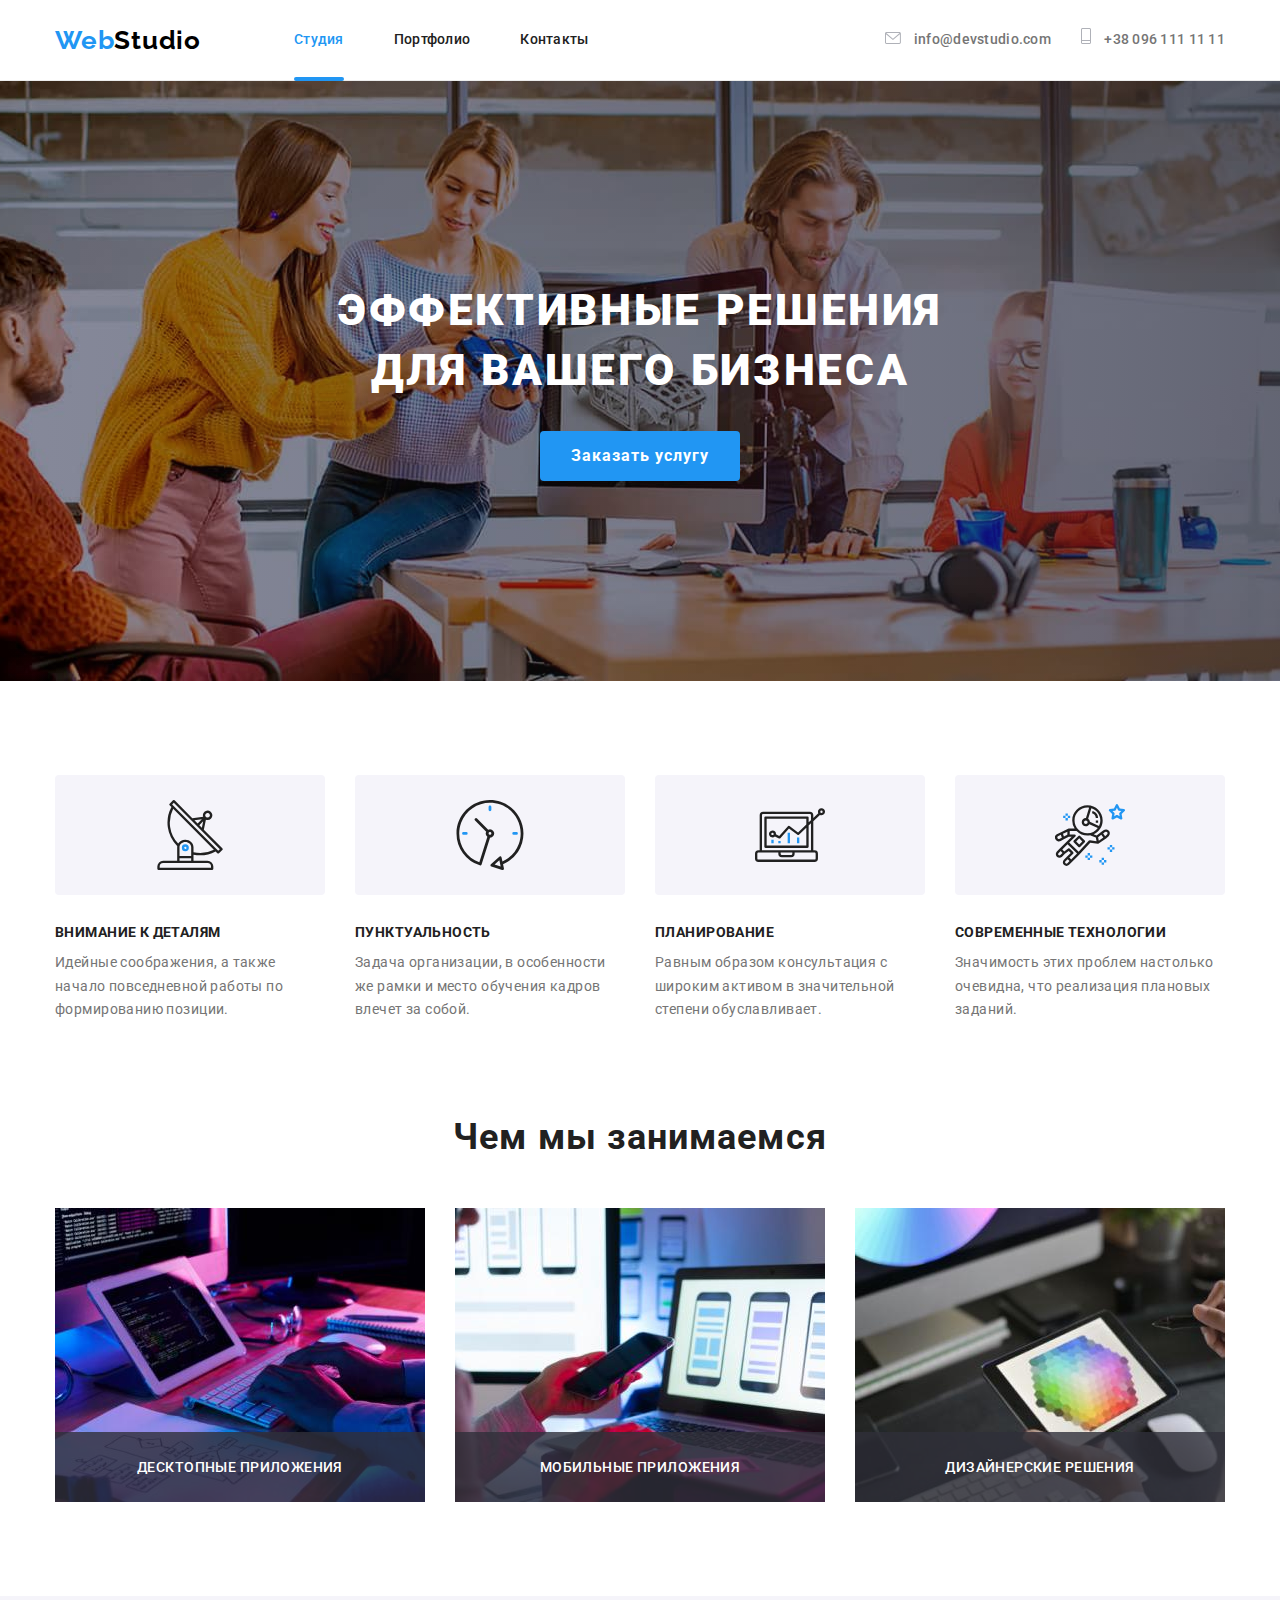
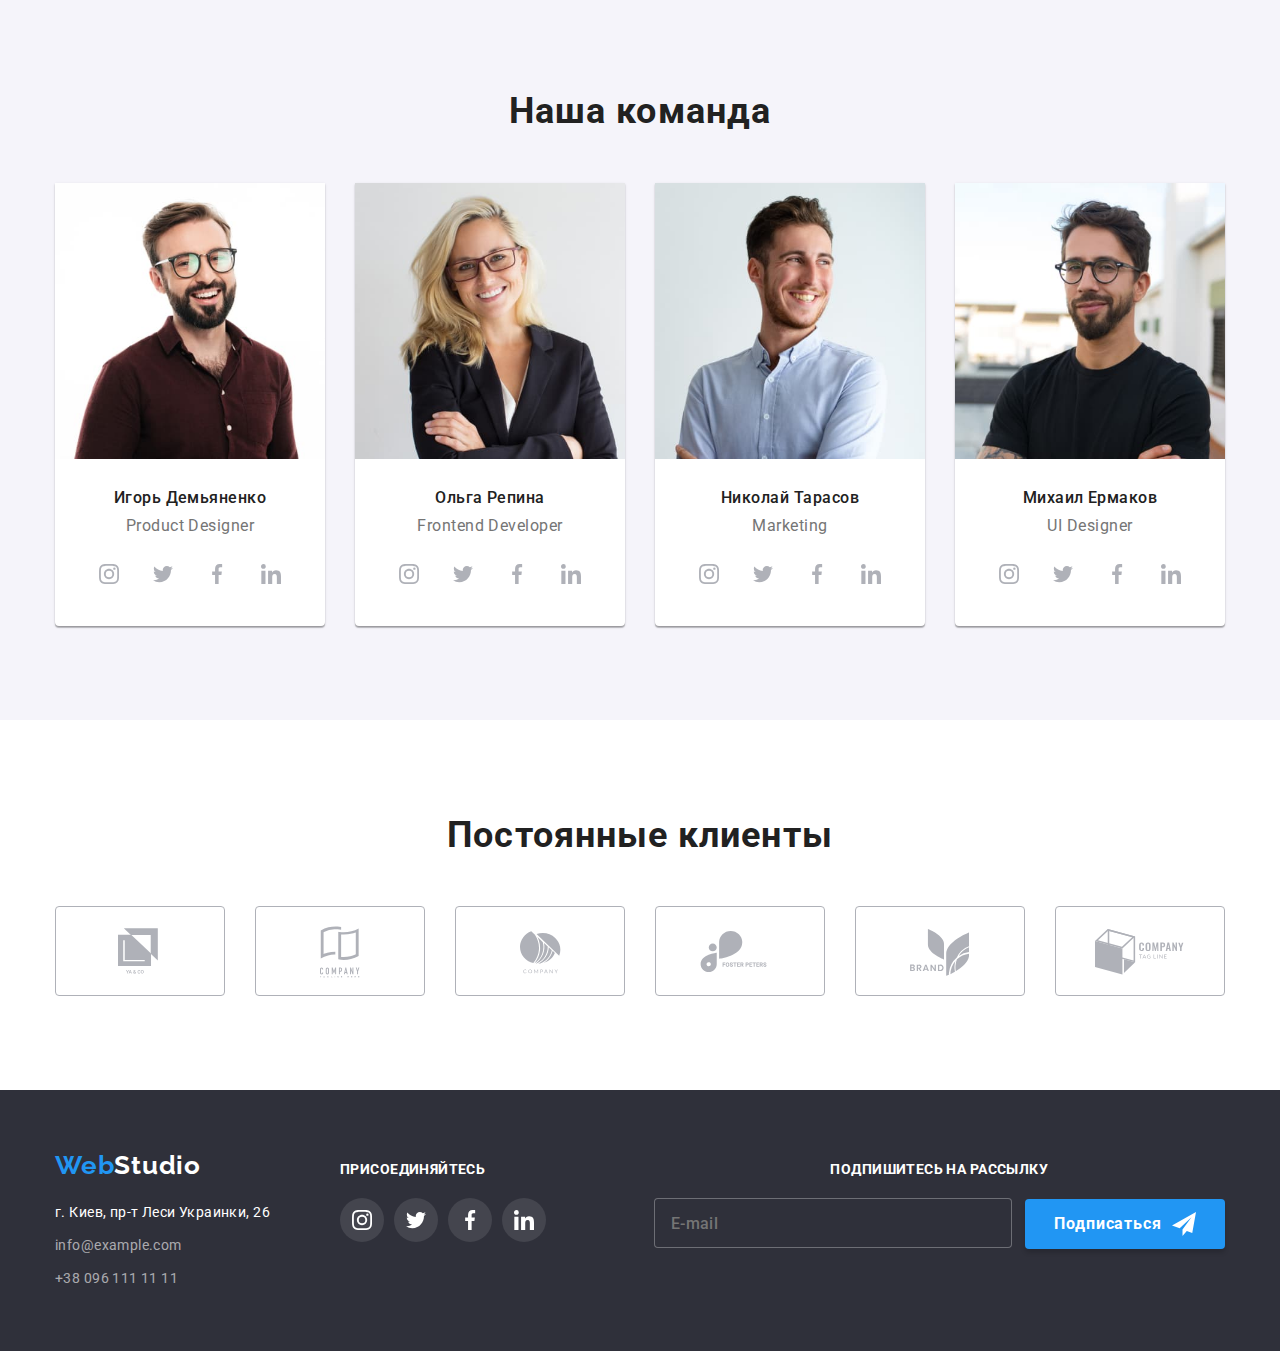
==== commit cd6a4fc4: "Исправляет реализацию мобильного меню." ====
--- a/index.html
+++ b/index.html
@@ -26,25 +26,97 @@
             <a class="header__link-logo" href="./"
               >Web<span class="header__link-logo-color">Studio</span></a
             >
-            <button class="header__menu-button" type="button" data-menu-button>
+            <!-- Меню для экраном $mobile  -->
+            <button class="mmenu__menu-button" type="button" data-menu-button>
               <svg
-                class="header__menu"
-                width="40px"
-                height="40px"
+                class="mmenu__icon"
+                width="22px"
+                height="22px"
                 aria-label="mobile menu"
               >
                 <use
-                  class="header__icon-menu"
+                  class="mmenu__icon-menu"
                   href="./images/icons.svg#icon-menu"
                 ></use>
                 <use
-                  class="header__icon-close"
+                  class="mmenu__icon-close"
                   href="./images/icons.svg#icon-close-modal"
                 ></use>
               </svg>
             </button>
-            <div class="header__menu-container" data-menu>Mobile menu !!!</div>
-
+            <div class="mmenu__menu-container" data-menu>
+              <ul class="mmenu__nav">
+                <li class="mmenu__nav-item">
+                  <a class="mmenu__link current" href="./">Студия</a>
+                </li>
+                <li class="mmenu__nav-item">
+                  <a class="mmenu__link" href="./portfolio.html">Портфолио</a>
+                </li>
+                <li class="mmenu__nav-item">
+                  <a class="mmenu__link" href="./">Контакты</a>
+                </li>
+              </ul>
+              <div class="mmenu__list">
+                <ul class="mmenu__address">
+                  <li class="mmenu__address-item">
+                    <a class="mmenu__address-phone" href="tel:+380961111111">
+                      +38 096 111 11 11</a
+                    >
+                  </li>
+                  <li class="mmenu__address-item">
+                    <a
+                      class="mmenu__address-mail"
+                      href="mailto:info@devstudio.com"
+                    >
+                      info@devstudio.com</a
+                    >
+                  </li>
+                </ul>
+                <ul class="mmenu__social">
+                  <li class="mmenu__social-item">
+                    <a
+                      href="https://www.instagram.com"
+                      class="mmenu__link-social"
+                      target="_blank"
+                      rel="noreferrer noopener"
+                    >
+                      Instagram
+                    </a>
+                  </li>
+                  <li class="mmenu__social-item">
+                    <a
+                      href="https://www.twitter.com"
+                      class="mmenu__link-social"
+                      target="_blank"
+                      rel="noreferrer noopener"
+                    >
+                      Twitter
+                    </a>
+                  </li>
+                  <li class="mmenu__social-item">
+                    <a
+                      href="https://www.facebook.com"
+                      class="mmenu__link-social"
+                      target="_blank"
+                      rel="noreferrer noopener"
+                    >
+                      Facebook
+                    </a>
+                  </li>
+                  <li class="mmenu__social-item">
+                    <a
+                      href="https://www.linkedin.com"
+                      class="mmenu__link-social"
+                      target="_blank"
+                      rel="noreferrer noopener"
+                    >
+                      Linkedin
+                    </a>
+                  </li>
+                </ul>
+              </div>
+            </div>
+            <!-- Меню для экранов $tablet $desktop -->
             <ul class="header__list-menu">
               <li class="header__item-menu-margin">
                 <a class="header__link-navigation current" href="./">Студия</a>
@@ -242,6 +314,10 @@
             <li class="functions__item">
               <img
                 src="./images/webstudio-mainpage-foto001.jpg"
+                srcset="
+                  ./images/webstudio-mainpage-foto001.jpg    1x,
+                  ./images/webstudio-mainpage-foto001-2x.jpg 2x
+                "
                 alt="Фото планшета"
                 width="370"
               />
@@ -252,6 +328,10 @@
             <li class="functions__item">
               <img
                 src="./images/webstudio-mainpage-foto002.jpg"
+                srcset="
+                  ./images/webstudio-mainpage-foto002.jpg    1x,
+                  ./images/webstudio-mainpage-foto002-2x.jpg 2x
+                "
                 alt="Фото ноутбука"
                 width="370"
               />
@@ -262,6 +342,10 @@
             <li class="functions__item">
               <img
                 src="./images/webstudio-mainpage-foto003.jpg"
+                srcset="
+                  ./images/webstudio-mainpage-foto003.jpg    1x,
+                  ./images/webstudio-mainpage-foto003-2x.jpg 2x
+                "
                 alt="Фото планшета с палитрой"
                 width="370"
               />
@@ -281,6 +365,10 @@
               <img
                 class="team__img"
                 src="./images/webstudio-mainpage-person-demyanenko.jpg"
+                srcset="
+                  ./images/webstudio-mainpage-person-demyanenko.jpg    1x,
+                  ./images/webstudio-mainpage-person-demyanenko-2x.jpg 2x
+                "
                 alt="Фото Демьянченко"
               />
               <div class="team__label">
@@ -351,6 +439,10 @@
               <img
                 class="team__img"
                 src="./images/webstudio-mainpage-person-repina.jpg"
+                srcset="
+                  ./images/webstudio-mainpage-person-repina.jpg    1x,
+                  ./images/webstudio-mainpage-person-repina-2x.jpg 2x
+                "
                 alt="Фото Репина"
               />
               <div class="team__label">
@@ -421,6 +513,10 @@
               <img
                 class="team__img"
                 src="./images/webstudio-mainpage-person-tarasov.jpg"
+                srcset="
+                  ./images/webstudio-mainpage-person-tarasov.jpg    1x,
+                  ./images/webstudio-mainpage-person-tarasov-2x.jpg 2x
+                "
                 alt="Фото Тарасова"
               />
               <div class="team__label">
@@ -491,6 +587,10 @@
               <img
                 class="team__img"
                 src="./images/webstudio-mainpage-person-ermakov.jpg"
+                srcset="
+                  ./images/webstudio-mainpage-person-ermakov.jpg    1x,
+                  ./images/webstudio-mainpage-person-ermakov-2x.jpg 2x
+                "
                 alt="Фото Ермакова"
               />
               <div class="team__label">
--- a/css/main.min.css
+++ b/css/main.min.css
@@ -1,2 +1,2 @@
-/*! modern-normalize | MIT License | https://github.com/sindresorhus/modern-normalize */html{-webkit-box-sizing:border-box;box-sizing:border-box}*,*::before,*::after{-webkit-box-sizing:inherit;box-sizing:inherit}html{line-height:1.15}body{margin:0}h1{font-size:2em;margin:0.67em 0}hr{-webkit-box-sizing:content-box;box-sizing:content-box;height:0}pre{font-family:monospace, monospace;font-size:1em}a{-webkit-text-decoration-skip:objects}abbr[title]{-webkit-text-decoration:underline dotted;text-decoration:underline dotted}b,strong{font-weight:bolder}code,kbd,samp{font-family:monospace, monospace;font-size:1em}small{font-size:80%}sub,sup{font-size:75%;line-height:0;position:relative;vertical-align:baseline}sub{bottom:-0.25em}sup{top:-0.5em}button,input,optgroup,select,textarea{font-family:inherit;font-size:100%;line-height:1.15;margin:0}button,select{text-transform:none}button,[type='reset'],[type='submit']{-webkit-appearance:button}button::-moz-focus-inner,[type='button']::-moz-focus-inner,[type='reset']::-moz-focus-inner,[type='submit']::-moz-focus-inner{border-style:none;padding:0}button:-moz-focusring,[type='button']:-moz-focusring,[type='reset']:-moz-focusring,[type='submit']:-moz-focusring{outline:1px dotted ButtonText}fieldset{padding:0.35em 0.75em 0.625em}legend{padding:0}progress{vertical-align:baseline}[type='number']::-webkit-inner-spin-button,[type='number']::-webkit-outer-spin-button{height:auto}[type='search']{-webkit-appearance:textfield;outline-offset:-2px}[type='search']::-webkit-search-cancel-button,[type='search']::-webkit-search-decoration{-webkit-appearance:none}::-webkit-file-upload-button{-webkit-appearance:button;font:inherit}details{display:block}summary{display:list-item}.header .header__link-logo,.footer .footer__link-logo{color:#2196f3;font-family:'Raleway', sans-serif;font-weight:700;font-size:26px;line-height:1.19;letter-spacing:0.03em}.header .header__link-navigation{color:#212121;font-weight:500;font-size:14px;line-height:1.14;letter-spacing:0.02em}.header .header__link-address{color:#757575;font-weight:500;font-size:14px;line-height:1.14;letter-spacing:0.02em}.header .header__link-logo,.footer .footer__link-logo{color:#2196f3;font-family:'Raleway', sans-serif;font-weight:700;font-size:26px;line-height:1.19;letter-spacing:0.03em}.hero .hero__title{color:#fff;font-weight:900;font-size:44px;line-height:1.36;text-align:center;letter-spacing:0.06em;text-transform:uppercase}.functions .functions__title,.team .team__title,.clients .clients__title{color:#212121;font-weight:700;font-size:36px;line-height:1.16;text-align:center;letter-spacing:0.03em}.footer .footer__title,.footer .footer__label,.features .features__title{color:#212121;font-weight:700;font-size:14px;line-height:1.14;letter-spacing:0.03em;text-transform:uppercase}.functions .functions__text{color:#fff;font-weight:500;font-size:14px;line-height:1.18;text-align:center;letter-spacing:0.03em;text-transform:uppercase}.team .team__name{color:#212121;font-weight:500;font-size:16px;line-height:1.18;text-align:center;letter-spacing:0.03em}.footer .footer__link,.features .features__text{font-style:normal;color:#757575;font-size:14px;line-height:1.71;letter-spacing:0.03em}.team .team__text,.portfolio .portfolio__text-about{color:#757575;font-size:16px;line-height:1.18;letter-spacing:0.03em}.portfolio .portfolio__description{font-size:18px;line-height:1.5;letter-spacing:0.03em;color:#fff}.portfolio .portfolio__header-about{margin-bottom:4px;font-weight:700;font-size:18px;line-height:1.5;letter-spacing:0.06em;color:#212121}.modal .modal__header{font-weight:700;font-size:20px;line-height:1.15;text-align:center;letter-spacing:0.03em;color:#212121}.footer .footer__input{font-weight:500;font-size:16px;line-height:1.25;letter-spacing:0.03em;color:rgba(255,255,255,0.6)}.footer .footer__button,.hero .hero__button,.modal .modal__button{color:#fff;font-weight:700;font-size:16px;line-height:1.87;letter-spacing:0.06em}.portfolio .portfolio__button{color:#212121;font-weight:500;font-size:16px;line-height:1.62;text-align:center;letter-spacing:0.03em}html{-webkit-box-sizing:border-box;box-sizing:border-box}*,*::after,*::before{-webkit-box-sizing:inherit;box-sizing:inherit}body{font-family:'Roboto', sans-serif;font-size:14px;line-height:1.71;letter-spacing:0.03em;color:#757575}.container{padding-left:15px;padding-right:15px;margin:0 auto}.visually-hidden{position:absolute !important;clip:rect(1px 1px 1px 1px);clip:rect(1px, 1px, 1px, 1px);padding:0 !important;border:0 !important;height:1px !important;width:1px !important;overflow:hidden}@media screen and (min-width: 480px){.container{max-width:480px}}@media screen and (min-width: 768px){.container{max-width:768px}}@media screen and (min-width: 1200px){.container{max-width:1200px}}.button{-webkit-box-align:center;-ms-flex-align:center;align-items:center;text-align:center;background-color:#2196f3;cursor:pointer;border:none;border-radius:4px}.icon-social{width:20px;height:20px;fill:#afb1b8}.header{background-color:#fff;border-bottom:1px solid #ececec;position:relative}.header .header__navigation{display:-webkit-box;display:-ms-flexbox;display:flex;-webkit-box-align:center;-ms-flex-align:center;align-items:center}.header .header__navigation-menu{display:-webkit-box;display:-ms-flexbox;display:flex;-webkit-box-align:center;-ms-flex-align:center;align-items:center}@media screen and (max-width: 768px){.header .header__navigation-menu{width:100%;-webkit-box-pack:justify;-ms-flex-pack:justify;justify-content:space-between}}.header .header__link-logo{display:block;text-decoration:none;margin-right:0;padding-top:16px;padding-bottom:16px}@media screen and (min-width: 768px){.header .header__link-logo{margin-right:88px}}@media screen and (min-width: 1200px){.header .header__link-logo{margin-right:93px}}.header .header__link-logo-color{color:#000}.header .header__menu-button{display:-webkit-inline-box;display:-ms-inline-flexbox;display:inline-flex;margin:0;padding:0;border:0;background-color:transparent}@media screen and (min-width: 768px){.header .header__menu-button{display:none}}.header .header__menu-container{display:none;position:absolute;top:100%;left:0;width:100%;height:200px;padding:20px;text-align:center;background-color:#fff}.header .header__menu-container.is-open{display:block}.header .header__list-menu{list-style:none;display:-webkit-box;display:-ms-flexbox;display:flex;margin-top:0;margin-bottom:0;padding:0;-webkit-box-align:center;-ms-flex-align:center;align-items:center}@media screen and (max-width: 768px){.header .header__list-menu{display:none}}.header .header__list-address{list-style:none;display:-webkit-box;display:-ms-flexbox;display:flex;margin-top:0;margin-bottom:0;padding:0;margin-left:auto}@media screen and (max-width: 768px){.header .header__list-address{display:none}}@media screen and (max-width: 1200px){.header .header__list-address{-webkit-box-orient:vertical;-webkit-box-direction:normal;-ms-flex-direction:column;flex-direction:column}}.header .header__item-menu-margin:not(:last-child){margin-right:50px}.header .header__item-address-margin:not(:last-child){margin-bottom:10px}@media screen and (min-width: 1200px){.header .header__item-address-margin:not(:last-child){margin-right:30px;margin-bottom:0}}.header .header__link-navigation{-webkit-transition:250ms color cubic-bezier(0.4, 0, 0.2, 1);transition:250ms color cubic-bezier(0.4, 0, 0.2, 1);position:relative;display:block;text-decoration:none;padding-top:32px;padding-bottom:32px}.header .header__link-navigation.current,.header .header__link-navigation:hover,.header .header__link-navigation:active,.header .header__link-navigation:focus{color:#2196f3}.header .header__link-navigation.current::after{opacity:1}.header .header__link-navigation::after{-webkit-transition:250ms opacity cubic-bezier(0.4, 0, 0.2, 1);transition:250ms opacity cubic-bezier(0.4, 0, 0.2, 1);content:'';position:absolute;display:block;border-radius:2px;width:100%;height:4px;left:0;bottom:-1px;background-color:#2196f3;opacity:0}.header .header__icon{-webkit-transition:250ms fill cubic-bezier(0.4, 0, 0.2, 1);transition:250ms fill cubic-bezier(0.4, 0, 0.2, 1);fill:#afb1b8;margin-right:10px}.header .header__menu-button .header__icon-close{display:none}.header .header__menu-button.is-open .header__icon-close{display:block}.header .header__menu-button.is-open .header__icon-menu{display:none}.header .header__link-address{-webkit-transition:250ms color cubic-bezier(0.4, 0, 0.2, 1);transition:250ms color cubic-bezier(0.4, 0, 0.2, 1);text-decoration:none;padding-top:0;padding-bottom:0}@media screen and (min-width: 1200px){.header .header__link-address{padding-top:32px;padding-bottom:32px}}.header .header__link-address:hover,.header .header__link-address:active,.header .header__link-address:focus{color:#2196f3}.header .header__link-address:hover .header__icon,.header .header__link-address:active .header__icon,.header .header__link-address:focus .header__icon{fill:#2196f3}.footer{width:auto;padding-top:60px;padding-bottom:60px;background-color:#2f303a}.footer .footer__body{display:-webkit-box;display:-ms-flexbox;display:flex;-webkit-box-pack:justify;-ms-flex-pack:justify;justify-content:space-between;-webkit-box-orient:vertical;-webkit-box-direction:normal;-ms-flex-direction:column;flex-direction:column}@media screen and (min-width: 768px){.footer .footer__body{-webkit-box-orient:horizontal;-webkit-box-direction:normal;-ms-flex-direction:row;flex-direction:row;-ms-flex-wrap:wrap;flex-wrap:wrap}}@media screen and (min-width: 1200px){.footer .footer__body{-webkit-box-orient:horizontal;-webkit-box-direction:normal;-ms-flex-direction:row;flex-direction:row;-ms-flex-wrap:nowrap;flex-wrap:nowrap;-webkit-box-align:baseline;-ms-flex-align:baseline;align-items:baseline}}.footer .footer__link-logo{display:inline-block;text-decoration:none;margin-right:0;margin-bottom:20px}.footer .footer__link-logo-color{color:#fff}.footer .footer__address{text-align:center;margin:0}@media screen and (min-width: 1200px){.footer .footer__address{text-align:left;margin-right:70px}}.footer .footer__list{display:-webkit-box;display:-ms-flexbox;display:flex;padding-left:0;padding-right:0;margin-top:0;margin-bottom:0;-webkit-box-orient:vertical;-webkit-box-direction:normal;-ms-flex-direction:column;flex-direction:column;list-style:none}.footer .footer__item:not(:last-child){margin-bottom:9px}.footer .footer__link{-webkit-transition:250ms color cubic-bezier(0.4, 0, 0.2, 1);transition:250ms color cubic-bezier(0.4, 0, 0.2, 1);text-decoration:none}.footer .footer__link:hover,.footer .footer__link:active,.footer .footer__link:focus{color:#2196f3}.footer .footer__link-light{color:#fff}.footer .footer__link-dark{color:rgba(255,255,255,0.6)}.footer .footer__social{margin-top:60px;margin-bottom:0;text-align:center}@media screen and (min-width: 768px){.footer .footer__social{margin-top:5px}}@media screen and (min-width: 1200px){.footer .footer__social{margin-top:0;text-align:left}}.footer .footer__title{text-align:center;margin-top:0;margin-bottom:20px;padding-top:0;padding-bottom:0;color:#fff}@media screen and (min-width: 1200px){.footer .footer__title{text-align:left}}.footer .footer__list-social{display:-webkit-inline-box;display:-ms-inline-flexbox;display:inline-flex;list-style:none;padding-left:0;padding-right:0;margin-top:0;margin-bottom:0}.footer .footer__item-social{display:-webkit-box;display:-ms-flexbox;display:flex;-webkit-box-pack:center;-ms-flex-pack:center;justify-content:center;-webkit-box-align:center;-ms-flex-align:center;align-items:center;background:rgba(255,255,255,0.1);border-radius:50%;width:44px;height:44px}.footer .footer__item-social:not(:last-child){margin-right:10px}.footer .footer__link-social{-webkit-transition:250ms background-color cubic-bezier(0.4, 0, 0.2, 1);transition:250ms background-color cubic-bezier(0.4, 0, 0.2, 1);display:-webkit-box;display:-ms-flexbox;display:flex;-webkit-box-pack:center;-ms-flex-pack:center;justify-content:center;-webkit-box-align:center;-ms-flex-align:center;align-items:center;border-radius:50%;width:44px;height:44px}.footer .footer__link-social:hover,.footer .footer__link-social:active,.footer .footer__link-social:focus{background-color:#2196f3}.footer .footer__icon{-webkit-transition:250ms fill cubic-bezier(0.4, 0, 0.2, 1);transition:250ms fill cubic-bezier(0.4, 0, 0.2, 1);fill:#fff}.footer .footer__subscribe{padding-right:auto;padding-left:auto;margin-top:60px}@media screen and (min-width: 768px){.footer .footer__subscribe{margin-left:auto;margin-right:auto}}@media screen and (min-width: 1200px){.footer .footer__subscribe{margin-left:auto;margin-right:0;margin-top:0}}.footer .footer__form{display:-webkit-box;display:-ms-flexbox;display:flex;-webkit-box-orient:vertical;-webkit-box-direction:normal;-ms-flex-direction:column;flex-direction:column;justify-items:center}@media screen and (min-width: 1200px){.footer .footer__form{display:block}}.footer .footer__label{display:block;text-align:center;margin-top:0;margin-bottom:20px;padding-top:0;padding-bottom:0;color:#fff}@media screen and (min-width: 1200px){.footer .footer__label{text-align:left}}.footer .footer__input{-webkit-transition:250ms -webkit-filter cubic-bezier(0.4, 0, 0.2, 1);transition:250ms -webkit-filter cubic-bezier(0.4, 0, 0.2, 1);transition:250ms filter cubic-bezier(0.4, 0, 0.2, 1);transition:250ms filter cubic-bezier(0.4, 0, 0.2, 1), 250ms -webkit-filter cubic-bezier(0.4, 0, 0.2, 1);-webkit-transition:250ms border-color cubic-bezier(0.4, 0, 0.2, 1);transition:250ms border-color cubic-bezier(0.4, 0, 0.2, 1);width:100%;height:50px;padding:15px 16px 15px 16px;margin-right:0;margin-bottom:20px;border:1px solid rgba(255,255,255,0.3);-webkit-box-sizing:border-box;box-sizing:border-box;border-radius:4px;outline:none;background:#2f303a}.footer .footer__input:hover,.footer .footer__input:active,.footer .footer__input:focus{border:1px solid #2196f3;-webkit-filter:drop-shadow(0px 4px 4px rgba(0,0,0,0.15));filter:drop-shadow(0px 4px 4px rgba(0,0,0,0.15))}@media screen and (min-width: 768px){.footer .footer__input{width:450px}}@media screen and (min-width: 1200px){.footer .footer__input{width:358px;margin-right:10px;margin-bottom:0}}.footer .footer__button{-webkit-transition:250ms -webkit-filter cubic-bezier(0.4, 0, 0.2, 1);transition:250ms -webkit-filter cubic-bezier(0.4, 0, 0.2, 1);transition:250ms filter cubic-bezier(0.4, 0, 0.2, 1);transition:250ms filter cubic-bezier(0.4, 0, 0.2, 1), 250ms -webkit-filter cubic-bezier(0.4, 0, 0.2, 1);width:200px;height:50px;padding:0 0 0 0;margin-left:auto;margin-right:auto;-webkit-box-shadow:0px 4px 4px rgba(0,0,0,0.15);box-shadow:0px 4px 4px rgba(0,0,0,0.15)}.footer .footer__button:hover,.footer .footer__button:active,.footer .footer__button:focus{-webkit-filter:drop-shadow(0px 4px 4px rgba(0,0,0,0.25));filter:drop-shadow(0px 4px 4px rgba(0,0,0,0.25))}.footer .footer__label-button{display:-webkit-box;display:-ms-flexbox;display:flex;-webkit-box-align:center;-ms-flex-align:center;align-items:center;-webkit-box-pack:center;-ms-flex-pack:center;justify-content:center}.footer .footer__icon-button{width:24px;height:24px;margin-left:10px;fill:#fff}.hero{display:block;text-align:center;max-width:1600px;padding-top:200px;padding-bottom:200px;margin-left:auto;margin-right:auto;background-color:#c4c4c4;background-image:-webkit-gradient(linear, right top, left top, from(rgba(47,48,58,0.4)), color-stop(40%), to(transparent)),url(../images/webstudio-bgimage.jpg);background-image:linear-gradient(to left, rgba(47,48,58,0.4), 40%, transparent 100%),url(../images/webstudio-bgimage.jpg);background-repeat:no-repeat;background-position:center;background-size:cover}.hero .hero__title{margin-top:0;margin-bottom:30px;padding-bottom:0}.hero .hero__button{-webkit-transition:250ms background-color cubic-bezier(0.4, 0, 0.2, 1);transition:250ms background-color cubic-bezier(0.4, 0, 0.2, 1);width:200px;height:50px}.hero .hero__button:hover,.hero .hero__button:active,.hero .hero__button:focus{background-color:#188ce8;border-radius:0px}.modal__backdrop{-webkit-transition:250ms opacity cubic-bezier(0.4, 0, 0.2, 1);transition:250ms opacity cubic-bezier(0.4, 0, 0.2, 1);position:fixed;top:0;left:0;width:100%;height:100%;z-index:99;background:rgba(0,0,0,0.2);overflow-y:scroll}.modal__backdrop.is-hidden{opacity:0;pointer-events:none}.modal{position:absolute;display:block;padding:0 0 0 0;top:50%;left:50%;max-width:530px;width:100%;height:580px;border-radius:4px;-webkit-transform:translate(-50%, -50%);transform:translate(-50%, -50%);background:#fff;-webkit-box-shadow:0px 1px 3px rgba(0,0,0,0.12),0px 1px 1px rgba(0,0,0,0.14),0px 2px 1px rgba(0,0,0,0.2);box-shadow:0px 1px 3px rgba(0,0,0,0.12),0px 1px 1px rgba(0,0,0,0.14),0px 2px 1px rgba(0,0,0,0.2);border-radius:4px}.modal .modal__close{display:-webkit-box;display:-ms-flexbox;display:flex;-webkit-box-pack:end;-ms-flex-pack:end;justify-content:flex-end;margin-top:8px;margin-bottom:2px;margin-right:8px}.modal .modal__button-close{display:-webkit-box;display:-ms-flexbox;display:flex;-webkit-box-pack:center;-ms-flex-pack:center;justify-content:center;-webkit-box-align:center;-ms-flex-align:center;align-items:center;cursor:pointer;background:#fff;border:1px solid rgba(0,0,0,0.1);border-radius:50%;width:30px;height:30px}.modal .modal__icon-close{-webkit-transition:250ms fill cubic-bezier(0.4, 0, 0.2, 1);transition:250ms fill cubic-bezier(0.4, 0, 0.2, 1);width:11px;height:11px;fill:black}.modal .modal__button-close:hover .modal__icon-close{-webkit-transition:250ms fill cubic-bezier(0.4, 0, 0.2, 1);transition:250ms fill cubic-bezier(0.4, 0, 0.2, 1);fill:#2196f3}.modal .modal__header{display:block;margin-top:0;margin-bottom:12px;padding:0 0 0 0}.modal .modal__form{display:-webkit-box;display:-ms-flexbox;display:flex;-webkit-box-orient:vertical;-webkit-box-direction:normal;-ms-flex-direction:column;flex-direction:column;-webkit-box-align:center;-ms-flex-align:center;align-items:center}.modal .modal__group{display:-webkit-box;display:-ms-flexbox;display:flex;-webkit-box-orient:vertical;-webkit-box-direction:normal;-ms-flex-direction:column;flex-direction:column;-webkit-box-align:center;-ms-flex-align:center;align-items:center;margin-bottom:20px}.modal .modal__input-label{position:relative;display:-webkit-box;display:-ms-flexbox;display:flex;-webkit-box-orient:vertical;-webkit-box-direction:normal;-ms-flex-direction:column;flex-direction:column;cursor:pointer;margin-bottom:10px}.modal .modal__comment-label{display:-webkit-box;display:-ms-flexbox;display:flex;-webkit-box-orient:vertical;-webkit-box-direction:normal;-ms-flex-direction:column;flex-direction:column;cursor:pointer;margin-bottom:0px}.modal .modal__checkbox-label{position:relative;display:-webkit-box;display:-ms-flexbox;display:flex;-webkit-box-align:baseline;-ms-flex-align:baseline;align-items:baseline;-webkit-box-pack:center;-ms-flex-pack:center;justify-content:center;width:448px;margin-bottom:30px}.modal .modal__input-text{margin-top:0;margin-bottom:4px;padding:0 0 0 0;font-weight:500;font-size:12px;line-height:1.16;letter-spacing:0.01em;color:#757575}.modal .modal__checkbox-text{margin-top:0;margin-bottom:0;margin-left:7px;padding:0 0 0 0;font-weight:500;font-size:14px;line-height:1.71;letter-spacing:0.03em;color:#757575}.modal .modal__input{-webkit-transition:250ms border-color cubic-bezier(0.4, 0, 0.2, 1);transition:250ms border-color cubic-bezier(0.4, 0, 0.2, 1);width:448px;height:40px;border:1px solid rgba(33,33,33,0.2);-webkit-box-sizing:border-box;box-sizing:border-box;outline-width:0px;cursor:pointer;border-radius:4px;padding:11px 12px 11px 42px}.modal .modal__input:hover ~ .modal__icon-input,.modal .modal__input:active ~ .modal__icon-input,.modal .modal__input:focus ~ .modal__icon-input,.modal .modal__input:hover,.modal .modal__input:active,.modal .modal__input:focus{border-color:#2196f3;fill:#188ce8}.modal .modal__icon-input{-webkit-transition:250ms fill cubic-bezier(0.4, 0, 0.2, 1);transition:250ms fill cubic-bezier(0.4, 0, 0.2, 1);position:absolute;top:50%;left:0;width:18px;height:18px;margin-left:12px;fill:#212121}.modal .modal__icon-checkbox{-webkit-transition:250ms opacity cubic-bezier(0.4, 0, 0.2, 1);transition:250ms opacity cubic-bezier(0.4, 0, 0.2, 1);position:absolute;top:18%;left:12px;width:16px;height:15px;fill:#212121}.modal .modal__icon-checkbox-checked{-webkit-transition:250ms opacity cubic-bezier(0.4, 0, 0.2, 1);transition:250ms opacity cubic-bezier(0.4, 0, 0.2, 1);position:absolute;top:18%;left:12px;width:16px;height:15px;fill:#212121;opacity:0}.modal .modal__comment{-webkit-transition:250ms border-color cubic-bezier(0.4, 0, 0.2, 1);transition:250ms border-color cubic-bezier(0.4, 0, 0.2, 1);width:448px;height:120px;padding:12px 16px 12px 16px;resize:none;border:1px solid rgba(33,33,33,0.2);-webkit-box-sizing:border-box;box-sizing:border-box;outline-width:0px;cursor:pointer;border-radius:4px;font-weight:500;font-size:14px;line-height:1.14;letter-spacing:0.01em;color:rgba(117,117,117,0.5)}.modal .modal__comment:hover{border-color:#2196f3}.modal .modal__checkbox{opacity:0;margin-right:7px}.modal .modal__checkbox:checked ~ .modal__icon-checkbox{opacity:0}.modal .modal__checkbox:checked ~ .modal__icon-checkbox-checked{opacity:1}.modal .modal__link{color:#2196f3}.modal .modal__button{-webkit-transition:250ms background-color cubic-bezier(0.4, 0, 0.2, 1);transition:250ms background-color cubic-bezier(0.4, 0, 0.2, 1);width:200px;height:50px;padding:0 0 0 0;-webkit-box-shadow:0px 4px 4px rgba(0,0,0,0.15);box-shadow:0px 4px 4px rgba(0,0,0,0.15)}.modal .modal__button:hover,.modal .modal__button:active,.modal .modal__button:focus{background-color:#188ce8}.features{background-color:#fff;padding-top:60px;padding-bottom:60px}@media screen and (min-width: 1200px){.features{padding-top:94px;padding-bottom:94px}}.features .features__list{display:-webkit-box;display:-ms-flexbox;display:flex;-ms-flex-wrap:wrap;flex-wrap:wrap;-webkit-box-pack:center;-ms-flex-pack:center;justify-content:center;padding:0;margin:-15px;list-style:none}@media screen and (min-width: 1200px){.features .features__list{-ms-flex-wrap:nowrap;flex-wrap:nowrap}}.features .features__item{display:block;margin-top:0;margin-bottom:0px;width:calc((100% - 2 * 15px))}@media screen and (max-width: 767px){.features .features__item{margin:15px}}@media screen and (min-width: 768px){.features .features__item{width:calc((100% - 4 * 15px) / 2);margin:15px}}@media screen and (min-width: 1200px){.features .features__item{width:calc((100% - 8 * 15px) / 4);margin:15px}}.features .features__title{margin-top:30px;margin-bottom:10px;text-align:center}@media screen and (min-width: 768px){.features .features__title{text-align:left}}.features .features__text{margin-top:0;margin-bottom:0}.features .features__icon{width:70px;height:70px;fill:#212121}.features .features__view{display:-webkit-box;display:-ms-flexbox;display:flex;-webkit-box-pack:center;-ms-flex-pack:center;justify-content:center;-webkit-box-align:center;-ms-flex-align:center;align-items:center;height:120px;background:#f5f4fa;border-radius:4px}.functions{padding-bottom:94px;background-color:#fff}@media (max-width: 1200px){.functions{display:none}}.functions .functions__title{margin-top:0;margin-bottom:50px}.functions .functions__text{margin-top:0;margin-bottom:0}.functions .functions__list{list-style:none;display:-webkit-box;display:-ms-flexbox;display:flex;padding-left:0;padding-right:0;margin-top:0;margin-bottom:0}.functions .functions__list img{display:block;margin-top:0;margin-bottom:0}.functions .functions__item{position:relative}.functions .functions__item:not(:last-child){margin-right:30px}.functions .functions__label{position:absolute;bottom:0;left:0;width:100%;height:auto;padding-top:27px;padding-bottom:27px;background:rgba(47,48,58,0.8)}.team{background-color:#f5f4fa;padding-top:60px;padding-bottom:60px}@media screen and (min-width: 1200px){.team{padding-top:94px;padding-bottom:94px}}.team .team__title{margin-top:0;margin-bottom:50px}.team .team__list{list-style:none;display:-webkit-box;display:-ms-flexbox;display:flex;-ms-flex-wrap:wrap;flex-wrap:wrap;-webkit-box-pack:center;-ms-flex-pack:center;justify-content:center;padding:0;margin:-15px}@media screen and (min-width: 1200px){.team .team__list{display:-webkit-box;display:-ms-flexbox;display:flex;-ms-flex-wrap:nowrap;flex-wrap:nowrap}}.team .team__list img{display:block;margin-top:0;margin-bottom:0}.team .team__item{display:block;background-color:#fff;-webkit-box-shadow:0px 1px 3px rgba(0,0,0,0.12),0px 1px 1px rgba(0,0,0,0.14),0px 2px 1px rgba(0,0,0,0.2);box-shadow:0px 1px 3px rgba(0,0,0,0.12),0px 1px 1px rgba(0,0,0,0.14),0px 2px 1px rgba(0,0,0,0.2);border-radius:0px 0px 4px 4px;width:calc(100% - 2 * 15px);margin:15px}@media screen and (min-width: 768px){.team .team__item{width:calc((100% - 4 * 15px) / 2)}}@media screen and (min-width: 1200px){.team .team__item{width:calc((100% - 8 * 15px) / 4)}}.team .team__img{display:block;max-width:100%;height:auto}.team .team__label{text-align:center;padding:30px 20px 30px 20px}.team .team__name{margin-top:0;margin-bottom:0}.team .team__text{margin-top:10px;margin-bottom:0}.team .team__list-social{display:-webkit-inline-box;display:-ms-inline-flexbox;display:inline-flex;list-style:none;padding-left:0;padding-right:0;margin-top:16px;margin-bottom:0}.team .team__link-social{-webkit-transition:250ms background-color cubic-bezier(0.4, 0, 0.2, 1);transition:250ms background-color cubic-bezier(0.4, 0, 0.2, 1);display:-webkit-box;display:-ms-flexbox;display:flex;-webkit-box-pack:center;-ms-flex-pack:center;justify-content:center;-webkit-box-align:center;-ms-flex-align:center;align-items:center;border-radius:50%;width:44px;height:44px}.team .team__link-social:hover .team__icon,.team .team__link-social:active .team__icon,.team .team__link-social:focus .team__icon{fill:#fff}.team .team__link-social:hover,.team .team__link-social:active,.team .team__link-social:focus{background-color:#2196f3}.team .team__item-social:not(:last-child){margin-right:10px}.team .team__icon{-webkit-transition:250ms fill cubic-bezier(0.4, 0, 0.2, 1);transition:250ms fill cubic-bezier(0.4, 0, 0.2, 1);fill:#afb1b8}.clients{background-color:#fff;padding-top:60px;padding-bottom:60px}@media screen and (min-width: 1200px){.clients{padding-top:94px;padding-bottom:94px}}.clients .clients__title{margin-top:0;margin-bottom:30px}@media screen and (min-width: 1200px){.clients .clients__title{margin-bottom:50px}}.clients .clients__list{list-style:none;display:-webkit-box;display:-ms-flexbox;display:flex;-ms-flex-wrap:wrap;flex-wrap:wrap;-webkit-box-pack:center;-ms-flex-pack:center;justify-content:center;padding:0;margin:-15px}@media screen and (min-width: 768px){.clients .clients__list{display:-webkit-box;display:-ms-flexbox;display:flex;-ms-flex-wrap:wrap;flex-wrap:wrap}}@media screen and (min-width: 1200px){.clients .clients__list{display:-webkit-box;display:-ms-flexbox;display:flex;-ms-flex-wrap:nowrap;flex-wrap:nowrap}}.clients .clients__item{-webkit-transition:250ms border-color cubic-bezier(0.4, 0, 0.2, 1);transition:250ms border-color cubic-bezier(0.4, 0, 0.2, 1);display:block;-ms-flex-line-pack:center;align-content:center;height:90px;border:1px solid #afb1b8;-webkit-box-sizing:border-box;box-sizing:border-box;border-radius:4px;width:calc((100% - 4 * 15px) / 2);margin:15px}.clients .clients__item:hover,.clients .clients__item:active,.clients .clients__item:focus{border-color:#2196f3}@media screen and (max-width: 1200px){.clients .clients__item{width:calc((100% - 6 * 15px) / 3)}}@media screen and (min-width: 1200px){.clients .clients__item{width:calc((100% - 15 * 10px) / 6)}}.clients .clients__icon{-webkit-transition:250ms fill cubic-bezier(0.4, 0, 0.2, 1);transition:250ms fill cubic-bezier(0.4, 0, 0.2, 1);fill:#afb1b8}.clients .clients__link{display:-webkit-box;display:-ms-flexbox;display:flex;-webkit-box-pack:center;-ms-flex-pack:center;justify-content:center;-webkit-box-align:center;-ms-flex-align:center;align-items:center;width:auto;height:90px}.clients .clients__link:hover .clients__icon,.clients .clients__link:active .clients__icon,.clients .clients__link:focus .clients__icon{fill:#2196f3}.portfolio{background-color:#fff;color:#757575;padding-top:60px;padding-bottom:60px}@media screen and (min-width: 1200px){.portfolio{padding-top:94px;padding-bottom:94px}}.portfolio .portfolio__filter{padding-left:0;padding-right:0;margin-top:0;margin-bottom:40px;display:-webkit-box;display:-ms-flexbox;display:flex;list-style:none;text-align:center;-webkit-box-pack:left;-ms-flex-pack:left;justify-content:left;-ms-flex-wrap:wrap;flex-wrap:wrap}@media screen and (min-width: 768px){.portfolio .portfolio__filter{-webkit-box-pack:center;-ms-flex-pack:center;justify-content:center;margin-bottom:30px}}@media screen and (min-width: 1200px){.portfolio .portfolio__filter{-webkit-box-pack:center;-ms-flex-pack:center;justify-content:center;margin-bottom:50px}}.portfolio .portfolio__item:not(:last-child){margin-right:8px}.portfolio .portfolio__item:first-child{margin-bottom:20px}@media screen and (min-width: 768px){.portfolio .portfolio__item:first-child{margin-bottom:0}}.portfolio .portfolio__button{-webkit-transition:250ms color cubic-bezier(0.4, 0, 0.2, 1);transition:250ms color cubic-bezier(0.4, 0, 0.2, 1);-webkit-transition:250ms -webkit-box-shadow cubic-bezier(0.4, 0, 0.2, 1);transition:250ms -webkit-box-shadow cubic-bezier(0.4, 0, 0.2, 1);transition:250ms box-shadow cubic-bezier(0.4, 0, 0.2, 1);transition:250ms box-shadow cubic-bezier(0.4, 0, 0.2, 1), 250ms -webkit-box-shadow cubic-bezier(0.4, 0, 0.2, 1);-webkit-transition:250ms background-color cubic-bezier(0.4, 0, 0.2, 1);transition:250ms background-color cubic-bezier(0.4, 0, 0.2, 1);background-color:#f5f4fa;cursor:pointer;border:none;border-radius:4px;padding:6px 22px 6px 22px}.portfolio .portfolio__button:hover,.portfolio .portfolio__button:focus,.portfolio .portfolio__button:active{background-color:#2196f3;color:#fff;-webkit-box-shadow:0px 4px 4px rgba(0,0,0,0.25);box-shadow:0px 4px 4px rgba(0,0,0,0.25)}.portfolio .portfolio__list{padding:0;margin:-15px;display:-webkit-box;display:-ms-flexbox;display:flex;list-style:none;-ms-flex-wrap:wrap;flex-wrap:wrap}.portfolio .portfolio__list img{display:block;margin-top:0;margin-bottom:0;width:100%;height:auto}.portfolio .portfolio__card{width:calc(100% - 2 * 15px);margin:15px}@media screen and (min-width: 768px){.portfolio .portfolio__card{width:calc((100% - 4 * 15px) / 2)}}@media screen and (min-width: 1200px){.portfolio .portfolio__card{width:calc((100% - 6 * 15px) / 3)}}.portfolio .portfolio__about{padding:20px 10px 20px 20px;border:1px solid #eee;border-top:0}.portfolio .portfolio__header-about{display:block;margin-top:0;margin-bottom:4px}.portfolio .portfolio__text-about{margin-top:0;margin-bottom:0}.portfolio .portfolio__description{position:absolute;display:-webkit-box;display:-ms-flexbox;display:flex;-webkit-box-align:center;-ms-flex-align:center;align-items:center;top:0;left:0;width:100%;height:100%;padding-right:24px;padding-left:24px;background-color:rgba(33,150,243,0.9);-webkit-transform:translatey(100%);transform:translatey(100%);-webkit-transition:-webkit-transform 250ms ease;transition:-webkit-transform 250ms ease;transition:transform 250ms ease;transition:transform 250ms ease, -webkit-transform 250ms ease}.portfolio .portfolio__link{-webkit-transition:250ms -webkit-box-shadow cubic-bezier(0.4, 0, 0.2, 1);transition:250ms -webkit-box-shadow cubic-bezier(0.4, 0, 0.2, 1);transition:250ms box-shadow cubic-bezier(0.4, 0, 0.2, 1);transition:250ms box-shadow cubic-bezier(0.4, 0, 0.2, 1), 250ms -webkit-box-shadow cubic-bezier(0.4, 0, 0.2, 1);text-decoration:none;display:block}.portfolio .portfolio__link:hover .portfolio__description{-webkit-transform:translatey(0);transform:translatey(0)}.portfolio .portfolio__link:hover .portfolio__image{-webkit-box-shadow:0px 4px 4px rgba(0,0,0,0.25);box-shadow:0px 4px 4px rgba(0,0,0,0.25)}.portfolio .portfolio__link:hover,.portfolio .portfolio__link:focus,.portfolio .portfolio__link:active{-webkit-box-shadow:0px 4px 4px rgba(0,0,0,0.25);box-shadow:0px 4px 4px rgba(0,0,0,0.25)}.portfolio .portfolio__image{-webkit-transition:250ms -webkit-box-shadow cubic-bezier(0.4, 0, 0.2, 1);transition:250ms -webkit-box-shadow cubic-bezier(0.4, 0, 0.2, 1);transition:250ms box-shadow cubic-bezier(0.4, 0, 0.2, 1);transition:250ms box-shadow cubic-bezier(0.4, 0, 0.2, 1), 250ms -webkit-box-shadow cubic-bezier(0.4, 0, 0.2, 1);position:relative;overflow:hidden}
+/*! modern-normalize | MIT License | https://github.com/sindresorhus/modern-normalize */html{-webkit-box-sizing:border-box;box-sizing:border-box}*,*::before,*::after{-webkit-box-sizing:inherit;box-sizing:inherit}html{line-height:1.15}body{margin:0}h1{font-size:2em;margin:0.67em 0}hr{-webkit-box-sizing:content-box;box-sizing:content-box;height:0}pre{font-family:monospace, monospace;font-size:1em}a{-webkit-text-decoration-skip:objects}abbr[title]{-webkit-text-decoration:underline dotted;text-decoration:underline dotted}b,strong{font-weight:bolder}code,kbd,samp{font-family:monospace, monospace;font-size:1em}small{font-size:80%}sub,sup{font-size:75%;line-height:0;position:relative;vertical-align:baseline}sub{bottom:-0.25em}sup{top:-0.5em}button,input,optgroup,select,textarea{font-family:inherit;font-size:100%;line-height:1.15;margin:0}button,select{text-transform:none}button,[type='reset'],[type='submit']{-webkit-appearance:button}button::-moz-focus-inner,[type='button']::-moz-focus-inner,[type='reset']::-moz-focus-inner,[type='submit']::-moz-focus-inner{border-style:none;padding:0}button:-moz-focusring,[type='button']:-moz-focusring,[type='reset']:-moz-focusring,[type='submit']:-moz-focusring{outline:1px dotted ButtonText}fieldset{padding:0.35em 0.75em 0.625em}legend{padding:0}progress{vertical-align:baseline}[type='number']::-webkit-inner-spin-button,[type='number']::-webkit-outer-spin-button{height:auto}[type='search']{-webkit-appearance:textfield;outline-offset:-2px}[type='search']::-webkit-search-cancel-button,[type='search']::-webkit-search-decoration{-webkit-appearance:none}::-webkit-file-upload-button{-webkit-appearance:button;font:inherit}details{display:block}summary{display:list-item}.header .header__link-logo,.footer .footer__link-logo{color:#2196f3;font-family:'Raleway', sans-serif;font-weight:700;font-size:26px;line-height:1.19;letter-spacing:0.03em}.header .header__link-navigation{color:#212121;font-weight:500;font-size:14px;line-height:1.14;letter-spacing:0.02em}.header .header__link-address{color:#757575;font-weight:500;font-size:14px;line-height:1.14;letter-spacing:0.02em}.header .header__link-logo,.footer .footer__link-logo{color:#2196f3;font-family:'Raleway', sans-serif;font-weight:700;font-size:26px;line-height:1.19;letter-spacing:0.03em}.hero .hero__title{color:#fff;font-weight:900;font-size:26px;line-height:1.61;text-align:center;letter-spacing:0.06em;text-transform:uppercase}.functions .functions__title{color:#212121;font-weight:700;font-size:36px;line-height:1.17;text-align:center;letter-spacing:0.03em}.team .team__title,.clients .clients__title{color:#212121;font-weight:700;font-size:28px;line-height:1.17;text-align:center;letter-spacing:0.03em}.footer .footer__title,.footer .footer__label,.features .features__title{color:#212121;font-weight:700;font-size:14px;line-height:1.14;letter-spacing:0.03em;text-transform:uppercase}.functions .functions__text{color:#fff;font-weight:500;font-size:14px;line-height:1.18;text-align:center;letter-spacing:0.03em;text-transform:uppercase}.team .team__name{color:#212121;font-weight:500;font-size:16px;line-height:1.18;text-align:center;letter-spacing:0.03em}.footer .footer__link,.features .features__text{font-style:normal;color:#757575;font-size:14px;line-height:1.71;letter-spacing:0.03em}.team .team__text{color:#757575;font-size:16px;line-height:1.18;letter-spacing:0.03em}.portfolio .portfolio__description{font-size:18px;line-height:1.5;letter-spacing:0.03em;color:#fff}.portfolio .portfolio__header-about{margin-bottom:4px;font-weight:700;font-size:18px;line-height:2;letter-spacing:0.06em;color:#212121}.modal .modal__header{font-weight:700;font-size:20px;line-height:1.15;text-align:center;letter-spacing:0.03em;color:#212121}.portfolio .portfolio__text-about{font-size:16px;line-height:1.87;letter-spacing:0.03em;color:#757575}.footer .footer__input{font-weight:500;font-size:16px;line-height:1.25;letter-spacing:0.03em;color:rgba(255,255,255,0.6)}.footer .footer__button,.hero .hero__button,.modal .modal__button{color:#fff;font-weight:700;font-size:16px;line-height:1.87;letter-spacing:0.06em}.portfolio .portfolio__button{color:#212121;font-weight:500;font-size:16px;line-height:1.62;text-align:center;letter-spacing:0.03em}.mmenu__link{color:#212121;font-weight:500;font-size:40px;line-height:1.17;letter-spacing:0.02em;text-align:left}.mmenu__address-mail{color:#757575;font-weight:500;font-size:24px;line-height:1.17;letter-spacing:0.02em}.mmenu__address-phone{color:#2196f3;font-weight:500;font-size:34px;line-height:1.17;letter-spacing:0.02em}.mmenu__social-item,.mmenu__link-social{color:#2196f3;font-weight:500;font-size:18px;line-height:1.22;letter-spacing:0.02em}html{-webkit-box-sizing:border-box;box-sizing:border-box}*,*::after,*::before{-webkit-box-sizing:inherit;box-sizing:inherit}body{font-family:'Roboto', sans-serif;font-size:14px;line-height:1.71;letter-spacing:0.03em;color:#757575}.container{padding-left:15px;padding-right:15px;margin:0 auto}.visually-hidden{position:absolute !important;clip:rect(1px 1px 1px 1px);clip:rect(1px, 1px, 1px, 1px);padding:0 !important;border:0 !important;height:1px !important;width:1px !important;overflow:hidden}@media screen and (min-width: 480px){.container{max-width:480px}}@media screen and (min-width: 768px){.container{max-width:768px}}@media screen and (min-width: 1200px){.container{max-width:1200px}}.button{-webkit-box-align:center;-ms-flex-align:center;align-items:center;text-align:center;background-color:#2196f3;cursor:pointer;border:none;border-radius:4px}.icon-social{width:20px;height:20px;fill:#afb1b8}.header{background-color:#fff;border-bottom:1px solid #ececec;position:relative}.header .header__navigation{display:-webkit-box;display:-ms-flexbox;display:flex;-webkit-box-align:center;-ms-flex-align:center;align-items:center}.header .header__navigation-menu{display:-webkit-box;display:-ms-flexbox;display:flex;-webkit-box-align:center;-ms-flex-align:center;align-items:center}@media screen and (max-width: 768px){.header .header__navigation-menu{width:100%;-webkit-box-pack:justify;-ms-flex-pack:justify;justify-content:space-between}}.header .header__link-logo{display:block;text-decoration:none;margin-right:0;padding-top:16px;padding-bottom:16px}@media screen and (min-width: 768px){.header .header__link-logo{margin-right:88px}}@media screen and (min-width: 1200px){.header .header__link-logo{margin-right:93px}}.header .header__link-logo-color{color:#000}.header .header__list-menu{list-style:none;display:-webkit-box;display:-ms-flexbox;display:flex;margin-top:0;margin-bottom:0;padding:0;-webkit-box-align:center;-ms-flex-align:center;align-items:center}@media screen and (max-width: 768px){.header .header__list-menu{display:none}}.header .header__list-address{list-style:none;display:-webkit-box;display:-ms-flexbox;display:flex;margin-top:0;margin-bottom:0;padding:0;margin-left:auto}@media screen and (max-width: 768px){.header .header__list-address{display:none}}@media screen and (max-width: 1200px){.header .header__list-address{-webkit-box-orient:vertical;-webkit-box-direction:normal;-ms-flex-direction:column;flex-direction:column}}.header .header__item-menu-margin:not(:last-child){margin-right:50px}.header .header__item-address-margin:not(:last-child){margin-bottom:10px}@media screen and (min-width: 1200px){.header .header__item-address-margin:not(:last-child){margin-right:30px;margin-bottom:0}}.header .header__link-navigation{-webkit-transition:250ms color cubic-bezier(0.4, 0, 0.2, 1);transition:250ms color cubic-bezier(0.4, 0, 0.2, 1);position:relative;display:block;text-decoration:none;padding-top:32px;padding-bottom:32px}.header .header__link-navigation.current,.header .header__link-navigation:hover,.header .header__link-navigation:active,.header .header__link-navigation:focus{color:#2196f3}.header .header__link-navigation.current::after{opacity:1}.header .header__link-navigation::after{-webkit-transition:250ms opacity cubic-bezier(0.4, 0, 0.2, 1);transition:250ms opacity cubic-bezier(0.4, 0, 0.2, 1);content:'';position:absolute;display:block;border-radius:2px;width:100%;height:4px;left:0;bottom:-1px;background-color:#2196f3;opacity:0}.header .header__icon{-webkit-transition:250ms fill cubic-bezier(0.4, 0, 0.2, 1);transition:250ms fill cubic-bezier(0.4, 0, 0.2, 1);fill:#afb1b8;margin-right:10px}.header .header__link-address{-webkit-transition:250ms color cubic-bezier(0.4, 0, 0.2, 1);transition:250ms color cubic-bezier(0.4, 0, 0.2, 1);text-decoration:none;padding-top:0;padding-bottom:0}@media screen and (min-width: 1200px){.header .header__link-address{padding-top:32px;padding-bottom:32px}}.header .header__link-address:hover,.header .header__link-address:active,.header .header__link-address:focus{color:#2196f3}.header .header__link-address:hover .header__icon,.header .header__link-address:active .header__icon,.header .header__link-address:focus .header__icon{fill:#2196f3}.footer{width:auto;padding-top:60px;padding-bottom:60px;background-color:#2f303a}.footer .footer__body{display:-webkit-box;display:-ms-flexbox;display:flex;-webkit-box-pack:justify;-ms-flex-pack:justify;justify-content:space-between;-webkit-box-orient:vertical;-webkit-box-direction:normal;-ms-flex-direction:column;flex-direction:column}@media screen and (min-width: 768px){.footer .footer__body{-webkit-box-orient:horizontal;-webkit-box-direction:normal;-ms-flex-direction:row;flex-direction:row;-ms-flex-wrap:wrap;flex-wrap:wrap}}@media screen and (min-width: 1200px){.footer .footer__body{-webkit-box-orient:horizontal;-webkit-box-direction:normal;-ms-flex-direction:row;flex-direction:row;-ms-flex-wrap:nowrap;flex-wrap:nowrap;-webkit-box-align:baseline;-ms-flex-align:baseline;align-items:baseline}}.footer .footer__link-logo{display:inline-block;text-decoration:none;margin-right:0;margin-bottom:20px}.footer .footer__link-logo-color{color:#fff}.footer .footer__address{text-align:center;margin:0}@media screen and (min-width: 1200px){.footer .footer__address{text-align:left;margin-right:70px}}.footer .footer__list{display:-webkit-box;display:-ms-flexbox;display:flex;padding-left:0;padding-right:0;margin-top:0;margin-bottom:0;-webkit-box-orient:vertical;-webkit-box-direction:normal;-ms-flex-direction:column;flex-direction:column;list-style:none}.footer .footer__item:not(:last-child){margin-bottom:9px}.footer .footer__link{-webkit-transition:250ms color cubic-bezier(0.4, 0, 0.2, 1);transition:250ms color cubic-bezier(0.4, 0, 0.2, 1);text-decoration:none}.footer .footer__link:hover,.footer .footer__link:active,.footer .footer__link:focus{color:#2196f3}.footer .footer__link-light{color:#fff}.footer .footer__link-dark{color:rgba(255,255,255,0.6)}.footer .footer__social{margin-top:60px;margin-bottom:0;text-align:center}@media screen and (min-width: 768px){.footer .footer__social{margin-top:5px}}@media screen and (min-width: 1200px){.footer .footer__social{margin-top:0;text-align:left}}.footer .footer__title{text-align:center;margin-top:0;margin-bottom:20px;padding-top:0;padding-bottom:0;color:#fff}@media screen and (min-width: 1200px){.footer .footer__title{text-align:left}}.footer .footer__list-social{display:-webkit-inline-box;display:-ms-inline-flexbox;display:inline-flex;list-style:none;padding-left:0;padding-right:0;margin-top:0;margin-bottom:0}.footer .footer__item-social{display:-webkit-box;display:-ms-flexbox;display:flex;-webkit-box-pack:center;-ms-flex-pack:center;justify-content:center;-webkit-box-align:center;-ms-flex-align:center;align-items:center;background:rgba(255,255,255,0.1);border-radius:50%;width:44px;height:44px}.footer .footer__item-social:not(:last-child){margin-right:10px}.footer .footer__link-social{-webkit-transition:250ms background-color cubic-bezier(0.4, 0, 0.2, 1);transition:250ms background-color cubic-bezier(0.4, 0, 0.2, 1);display:-webkit-box;display:-ms-flexbox;display:flex;-webkit-box-pack:center;-ms-flex-pack:center;justify-content:center;-webkit-box-align:center;-ms-flex-align:center;align-items:center;border-radius:50%;width:44px;height:44px}.footer .footer__link-social:hover,.footer .footer__link-social:active,.footer .footer__link-social:focus{background-color:#2196f3}.footer .footer__icon{-webkit-transition:250ms fill cubic-bezier(0.4, 0, 0.2, 1);transition:250ms fill cubic-bezier(0.4, 0, 0.2, 1);fill:#fff}.footer .footer__subscribe{padding-right:auto;padding-left:auto;margin-top:60px}@media screen and (min-width: 768px){.footer .footer__subscribe{margin-left:auto;margin-right:auto}}@media screen and (min-width: 1200px){.footer .footer__subscribe{margin-left:auto;margin-right:0;margin-top:0}}.footer .footer__form{display:-webkit-box;display:-ms-flexbox;display:flex;-webkit-box-orient:vertical;-webkit-box-direction:normal;-ms-flex-direction:column;flex-direction:column;justify-items:center}@media screen and (min-width: 1200px){.footer .footer__form{display:block}}.footer .footer__label{display:block;text-align:center;margin-top:0;margin-bottom:20px;padding-top:0;padding-bottom:0;color:#fff}@media screen and (min-width: 1200px){.footer .footer__label{text-align:left}}.footer .footer__input{-webkit-transition:250ms -webkit-filter cubic-bezier(0.4, 0, 0.2, 1);transition:250ms -webkit-filter cubic-bezier(0.4, 0, 0.2, 1);transition:250ms filter cubic-bezier(0.4, 0, 0.2, 1);transition:250ms filter cubic-bezier(0.4, 0, 0.2, 1), 250ms -webkit-filter cubic-bezier(0.4, 0, 0.2, 1);-webkit-transition:250ms border-color cubic-bezier(0.4, 0, 0.2, 1);transition:250ms border-color cubic-bezier(0.4, 0, 0.2, 1);width:100%;height:50px;padding:15px 16px 15px 16px;margin-right:0;margin-bottom:20px;border:1px solid rgba(255,255,255,0.3);-webkit-box-sizing:border-box;box-sizing:border-box;border-radius:4px;outline:none;background:#2f303a}.footer .footer__input:hover,.footer .footer__input:active,.footer .footer__input:focus{border:1px solid #2196f3;-webkit-filter:drop-shadow(0px 4px 4px rgba(0,0,0,0.15));filter:drop-shadow(0px 4px 4px rgba(0,0,0,0.15))}@media screen and (min-width: 768px){.footer .footer__input{width:450px}}@media screen and (min-width: 1200px){.footer .footer__input{width:358px;margin-right:10px;margin-bottom:0}}.footer .footer__button{-webkit-transition:250ms -webkit-filter cubic-bezier(0.4, 0, 0.2, 1);transition:250ms -webkit-filter cubic-bezier(0.4, 0, 0.2, 1);transition:250ms filter cubic-bezier(0.4, 0, 0.2, 1);transition:250ms filter cubic-bezier(0.4, 0, 0.2, 1), 250ms -webkit-filter cubic-bezier(0.4, 0, 0.2, 1);width:200px;height:50px;padding:0 0 0 0;margin-left:auto;margin-right:auto;-webkit-box-shadow:0px 4px 4px rgba(0,0,0,0.15);box-shadow:0px 4px 4px rgba(0,0,0,0.15)}.footer .footer__button:hover,.footer .footer__button:active,.footer .footer__button:focus{-webkit-filter:drop-shadow(0px 4px 4px rgba(0,0,0,0.25));filter:drop-shadow(0px 4px 4px rgba(0,0,0,0.25))}.footer .footer__label-button{display:-webkit-box;display:-ms-flexbox;display:flex;-webkit-box-align:center;-ms-flex-align:center;align-items:center;-webkit-box-pack:center;-ms-flex-pack:center;justify-content:center}.footer .footer__icon-button{width:24px;height:24px;margin-left:10px;fill:#fff}.hero{display:block;text-align:center;max-width:1600px;padding-top:200px;padding-bottom:200px;margin-left:auto;margin-right:auto;background-color:#c4c4c4;background-repeat:no-repeat;background-position:center;background-size:cover;background-image:-webkit-gradient(linear, right top, left top, from(rgba(47,48,58,0.4)), color-stop(40%), to(transparent)),url(../images/webstudio-bgimage.jpg);background-image:linear-gradient(to left, rgba(47,48,58,0.4), 40%, transparent 100%),url(../images/webstudio-bgimage.jpg)}@media screen and (min-device-pixel-ratio: 2), screen and (-webkit-min-device-pixel-ratio: 2), screen and (min-resolution: 192dpi), screen and (min-resolution: 2dppx){.hero{background-image:-webkit-gradient(linear, right top, left top, from(rgba(47,48,58,0.4)), color-stop(40%), to(transparent)),url(../images/webstudio-bgimage2x.jpg);background-image:linear-gradient(to left, rgba(47,48,58,0.4), 40%, transparent 100%),url(../images/webstudio-bgimage2x.jpg)}}.hero .hero__title{margin-top:0;margin-bottom:30px;padding-bottom:0}@media screen and (min-width: 1200px){.hero .hero__title{font-size:44px;line-height:1.36}}.hero .hero__button{-webkit-transition:250ms background-color cubic-bezier(0.4, 0, 0.2, 1);transition:250ms background-color cubic-bezier(0.4, 0, 0.2, 1);width:200px;height:50px}.hero .hero__button:hover,.hero .hero__button:active,.hero .hero__button:focus{background-color:#188ce8;border-radius:0px}.modal__backdrop{-webkit-transition:250ms opacity cubic-bezier(0.4, 0, 0.2, 1);transition:250ms opacity cubic-bezier(0.4, 0, 0.2, 1);position:fixed;top:0;left:0;width:100%;height:100%;z-index:101;background:rgba(0,0,0,0.2);overflow-y:scroll}.modal__backdrop.is-hidden{opacity:0;pointer-events:none}.modal{position:absolute;display:block;z-index:102;padding:0 0 0 0;top:50%;left:50%;max-width:450px;width:100%;height:610px;border-radius:4px;-webkit-transform:translate(-50%, -50%);transform:translate(-50%, -50%);background:#fff;-webkit-box-shadow:0px 1px 3px rgba(0,0,0,0.12),0px 1px 1px rgba(0,0,0,0.14),0px 2px 1px rgba(0,0,0,0.2);box-shadow:0px 1px 3px rgba(0,0,0,0.12),0px 1px 1px rgba(0,0,0,0.14),0px 2px 1px rgba(0,0,0,0.2);border-radius:4px}@media screen and (min-width: 1200px){.modal{max-width:530px;height:580px}}.modal .modal__close{display:-webkit-box;display:-ms-flexbox;display:flex;-webkit-box-pack:end;-ms-flex-pack:end;justify-content:flex-end;margin-top:8px;margin-bottom:2px;margin-right:8px}.modal .modal__button-close{display:-webkit-box;display:-ms-flexbox;display:flex;-webkit-box-pack:center;-ms-flex-pack:center;justify-content:center;-webkit-box-align:center;-ms-flex-align:center;align-items:center;cursor:pointer;background:#fff;border:1px solid rgba(0,0,0,0.1);border-radius:50%;width:30px;height:30px}.modal .modal__icon-close{-webkit-transition:250ms fill cubic-bezier(0.4, 0, 0.2, 1);transition:250ms fill cubic-bezier(0.4, 0, 0.2, 1);width:11px;height:11px;fill:black}.modal .modal__button-close:hover .modal__icon-close{-webkit-transition:250ms fill cubic-bezier(0.4, 0, 0.2, 1);transition:250ms fill cubic-bezier(0.4, 0, 0.2, 1);fill:#2196f3}.modal .modal__header{display:block;margin-top:0;margin-bottom:12px;padding:0 20px 0 20px}.modal .modal__form{display:-webkit-box;display:-ms-flexbox;display:flex;-webkit-box-orient:vertical;-webkit-box-direction:normal;-ms-flex-direction:column;flex-direction:column;-webkit-box-align:center;-ms-flex-align:center;align-items:center}.modal .modal__group{display:block;width:100%;padding-left:15px;padding-right:15px;margin-bottom:20px}.modal .modal__input-label{position:relative;display:-webkit-box;display:-ms-flexbox;display:flex;-webkit-box-orient:vertical;-webkit-box-direction:normal;-ms-flex-direction:column;flex-direction:column;cursor:pointer;margin-bottom:10px}.modal .modal__comment-label{display:-webkit-box;display:-ms-flexbox;display:flex;-webkit-box-orient:vertical;-webkit-box-direction:normal;-ms-flex-direction:column;flex-direction:column;cursor:pointer;margin-bottom:0px}.modal .modal__checkbox-label{position:relative;display:-webkit-box;display:-ms-flexbox;display:flex;-webkit-box-align:baseline;-ms-flex-align:baseline;align-items:baseline;-webkit-box-pack:center;-ms-flex-pack:center;justify-content:center;width:448px;margin-bottom:30px}.modal .modal__input-text{margin-top:0;margin-bottom:4px;padding:0 0 0 0;font-weight:500;font-size:12px;line-height:1.16;letter-spacing:0.01em;color:#757575}.modal .modal__checkbox-text{margin-top:0;margin-bottom:0;margin-left:7px;padding:0 0 0 0;font-weight:500;font-size:12px;line-height:1.17;letter-spacing:0.03em;color:#757575}@media screen and (min-width: 1200px){.modal .modal__checkbox-text{font-size:14px;line-height:1.71;letter-spacing:0.03em}}.modal .modal__input{-webkit-transition:250ms border-color cubic-bezier(0.4, 0, 0.2, 1);transition:250ms border-color cubic-bezier(0.4, 0, 0.2, 1);height:40px;border:1px solid rgba(33,33,33,0.2);-webkit-box-sizing:border-box;box-sizing:border-box;outline-width:0px;cursor:pointer;border-radius:4px;padding:11px 12px 11px 42px}.modal .modal__input:hover ~ .modal__icon-input,.modal .modal__input:active ~ .modal__icon-input,.modal .modal__input:focus ~ .modal__icon-input,.modal .modal__input:hover,.modal .modal__input:active,.modal .modal__input:focus{border-color:#2196f3;fill:#188ce8}@media screen and (min-width: 1200px){.modal .modal__input{width:448px}}.modal .modal__icon-input{-webkit-transition:250ms fill cubic-bezier(0.4, 0, 0.2, 1);transition:250ms fill cubic-bezier(0.4, 0, 0.2, 1);position:absolute;top:50%;left:0;width:18px;height:18px;margin-left:12px;fill:#212121}.modal .modal__icon-checkbox{-webkit-transition:250ms opacity cubic-bezier(0.4, 0, 0.2, 1);transition:250ms opacity cubic-bezier(0.4, 0, 0.2, 1);position:absolute;top:10%;left:40px;width:16px;height:15px;fill:#212121}@media screen and (min-width: 1200px){.modal .modal__icon-checkbox{top:18%;left:12px}}.modal .modal__icon-checkbox-checked{-webkit-transition:250ms opacity cubic-bezier(0.4, 0, 0.2, 1);transition:250ms opacity cubic-bezier(0.4, 0, 0.2, 1);position:absolute;top:10%;left:40px;width:16px;height:15px;fill:#212121;opacity:0}@media screen and (min-width: 1200px){.modal .modal__icon-checkbox-checked{top:18%;left:12px}}.modal .modal__comment{-webkit-transition:250ms border-color cubic-bezier(0.4, 0, 0.2, 1);transition:250ms border-color cubic-bezier(0.4, 0, 0.2, 1);height:120px;padding:12px 16px 12px 16px;resize:none;border:1px solid rgba(33,33,33,0.2);-webkit-box-sizing:border-box;box-sizing:border-box;outline-width:0px;cursor:pointer;border-radius:4px;font-weight:500;font-size:14px;line-height:1.14;letter-spacing:0.01em;color:rgba(117,117,117,0.5)}.modal .modal__comment:hover{border-color:#2196f3}@media screen and (min-width: 1200px){.modal .modal__comment{width:448px}}.modal .modal__checkbox{opacity:0;margin-right:7px}.modal .modal__checkbox:checked ~ .modal__icon-checkbox{opacity:0}.modal .modal__checkbox:checked ~ .modal__icon-checkbox-checked{opacity:1}.modal .modal__link{color:#2196f3}.modal .modal__button{-webkit-transition:250ms background-color cubic-bezier(0.4, 0, 0.2, 1);transition:250ms background-color cubic-bezier(0.4, 0, 0.2, 1);width:200px;height:50px;padding:0 0 0 0;-webkit-box-shadow:0px 4px 4px rgba(0,0,0,0.15);box-shadow:0px 4px 4px rgba(0,0,0,0.15)}.modal .modal__button:hover,.modal .modal__button:active,.modal .modal__button:focus{background-color:#188ce8}.features{background-color:#fff;padding-top:60px;padding-bottom:60px}@media screen and (min-width: 1200px){.features{padding-top:94px;padding-bottom:94px}}.features .features__list{display:-webkit-box;display:-ms-flexbox;display:flex;-ms-flex-wrap:wrap;flex-wrap:wrap;-webkit-box-pack:center;-ms-flex-pack:center;justify-content:center;padding:0;margin:-15px;list-style:none}@media screen and (min-width: 1200px){.features .features__list{-ms-flex-wrap:nowrap;flex-wrap:nowrap}}.features .features__item{display:block;margin-top:0;margin-bottom:0px;width:calc((100% - 2 * 15px))}@media screen and (max-width: 767px){.features .features__item{margin:15px}}@media screen and (min-width: 768px){.features .features__item{width:calc((100% - 4 * 15px) / 2);margin:15px}}@media screen and (min-width: 1200px){.features .features__item{width:calc((100% - 8 * 15px) / 4);margin:15px}}.features .features__title{margin-top:30px;margin-bottom:10px;text-align:center}@media screen and (min-width: 768px){.features .features__title{text-align:left}}.features .features__text{margin-top:0;margin-bottom:0}.features .features__icon{width:70px;height:70px;fill:#212121}.features .features__view{display:-webkit-box;display:-ms-flexbox;display:flex;-webkit-box-pack:center;-ms-flex-pack:center;justify-content:center;-webkit-box-align:center;-ms-flex-align:center;align-items:center;height:120px;background:#f5f4fa;border-radius:4px}.functions{padding-bottom:94px;background-color:#fff}@media (max-width: 1200px){.functions{display:none}}.functions .functions__title{margin-top:0;margin-bottom:50px}.functions .functions__text{margin-top:0;margin-bottom:0}.functions .functions__list{list-style:none;display:-webkit-box;display:-ms-flexbox;display:flex;padding-left:0;padding-right:0;margin-top:0;margin-bottom:0}.functions .functions__list img{display:block;margin-top:0;margin-bottom:0}.functions .functions__item{position:relative}.functions .functions__item:not(:last-child){margin-right:30px}.functions .functions__label{position:absolute;bottom:0;left:0;width:100%;height:auto;padding-top:27px;padding-bottom:27px;background:rgba(47,48,58,0.8)}.team{background-color:#f5f4fa;padding-top:60px;padding-bottom:60px}@media screen and (min-width: 1200px){.team{padding-top:94px;padding-bottom:94px}}.team .team__title{margin-top:0;margin-bottom:50px}@media screen and (min-width: 1200px){.team .team__title{font-size:36px;line-height:1.17}}.team .team__list{list-style:none;display:-webkit-box;display:-ms-flexbox;display:flex;-ms-flex-wrap:wrap;flex-wrap:wrap;-webkit-box-pack:center;-ms-flex-pack:center;justify-content:center;padding:0;margin:-15px}@media screen and (min-width: 1200px){.team .team__list{display:-webkit-box;display:-ms-flexbox;display:flex;-ms-flex-wrap:nowrap;flex-wrap:nowrap}}.team .team__list img{display:block;margin-top:0;margin-bottom:0}.team .team__item{display:block;background-color:#fff;-webkit-box-shadow:0px 1px 3px rgba(0,0,0,0.12),0px 1px 1px rgba(0,0,0,0.14),0px 2px 1px rgba(0,0,0,0.2);box-shadow:0px 1px 3px rgba(0,0,0,0.12),0px 1px 1px rgba(0,0,0,0.14),0px 2px 1px rgba(0,0,0,0.2);border-radius:0px 0px 4px 4px;width:calc(100% - 2 * 15px);margin:15px}@media screen and (min-width: 768px){.team .team__item{width:calc((100% - 4 * 15px) / 2)}}@media screen and (min-width: 1200px){.team .team__item{width:calc((100% - 8 * 15px) / 4)}}.team .team__img{display:block;max-width:100%;height:auto}.team .team__label{text-align:center;padding:30px 20px 30px 20px}.team .team__name{margin-top:0;margin-bottom:0}.team .team__text{margin-top:10px;margin-bottom:0}.team .team__list-social{display:-webkit-inline-box;display:-ms-inline-flexbox;display:inline-flex;list-style:none;padding-left:0;padding-right:0;margin-top:16px;margin-bottom:0}.team .team__link-social{-webkit-transition:250ms background-color cubic-bezier(0.4, 0, 0.2, 1);transition:250ms background-color cubic-bezier(0.4, 0, 0.2, 1);display:-webkit-box;display:-ms-flexbox;display:flex;-webkit-box-pack:center;-ms-flex-pack:center;justify-content:center;-webkit-box-align:center;-ms-flex-align:center;align-items:center;border-radius:50%;width:44px;height:44px}.team .team__link-social:hover .team__icon,.team .team__link-social:active .team__icon,.team .team__link-social:focus .team__icon{fill:#fff}.team .team__link-social:hover,.team .team__link-social:active,.team .team__link-social:focus{background-color:#2196f3}.team .team__item-social:not(:last-child){margin-right:10px}.team .team__icon{-webkit-transition:250ms fill cubic-bezier(0.4, 0, 0.2, 1);transition:250ms fill cubic-bezier(0.4, 0, 0.2, 1);fill:#afb1b8}.clients{background-color:#fff;padding-top:60px;padding-bottom:60px}@media screen and (min-width: 1200px){.clients{padding-top:94px;padding-bottom:94px}}.clients .clients__title{margin-top:0;margin-bottom:30px}@media screen and (min-width: 1200px){.clients .clients__title{margin-bottom:50px;font-size:36px;line-height:1.17}}.clients .clients__list{list-style:none;display:-webkit-box;display:-ms-flexbox;display:flex;-ms-flex-wrap:wrap;flex-wrap:wrap;-webkit-box-pack:center;-ms-flex-pack:center;justify-content:center;padding:0;margin:-15px}@media screen and (min-width: 768px){.clients .clients__list{display:-webkit-box;display:-ms-flexbox;display:flex;-ms-flex-wrap:wrap;flex-wrap:wrap}}@media screen and (min-width: 1200px){.clients .clients__list{display:-webkit-box;display:-ms-flexbox;display:flex;-ms-flex-wrap:nowrap;flex-wrap:nowrap}}.clients .clients__item{-webkit-transition:250ms border-color cubic-bezier(0.4, 0, 0.2, 1);transition:250ms border-color cubic-bezier(0.4, 0, 0.2, 1);display:block;-ms-flex-line-pack:center;align-content:center;height:90px;border:1px solid #afb1b8;-webkit-box-sizing:border-box;box-sizing:border-box;border-radius:4px;width:calc((100% - 4 * 15px) / 2);margin:15px}.clients .clients__item:hover,.clients .clients__item:active,.clients .clients__item:focus{border-color:#2196f3}@media screen and (min-width: 768px){.clients .clients__item{width:calc((100% - 6 * 15px) / 3)}}@media screen and (min-width: 1200px){.clients .clients__item{width:calc((100% - 12 * 15px) / 6)}}.clients .clients__icon{-webkit-transition:250ms fill cubic-bezier(0.4, 0, 0.2, 1);transition:250ms fill cubic-bezier(0.4, 0, 0.2, 1);fill:#afb1b8}.clients .clients__link{display:-webkit-box;display:-ms-flexbox;display:flex;-webkit-box-pack:center;-ms-flex-pack:center;justify-content:center;-webkit-box-align:center;-ms-flex-align:center;align-items:center;width:auto;height:90px}.clients .clients__link:hover .clients__icon,.clients .clients__link:active .clients__icon,.clients .clients__link:focus .clients__icon{fill:#2196f3}.portfolio{background-color:#fff;color:#757575;padding-top:60px;padding-bottom:60px}@media screen and (min-width: 1200px){.portfolio{padding-top:94px;padding-bottom:94px}}.portfolio .portfolio__filter{padding-left:0;padding-right:0;margin-top:0;margin-bottom:25px;display:-webkit-box;display:-ms-flexbox;display:flex;list-style:none;text-align:center;-webkit-box-pack:left;-ms-flex-pack:left;justify-content:left;-ms-flex-wrap:wrap;flex-wrap:wrap}@media screen and (min-width: 768px){.portfolio .portfolio__filter{-webkit-box-pack:center;-ms-flex-pack:center;justify-content:center;margin-bottom:30px}}@media screen and (min-width: 1200px){.portfolio .portfolio__filter{-webkit-box-pack:center;-ms-flex-pack:center;justify-content:center;margin-bottom:50px}}@media screen and (max-width: 768px){.portfolio .portfolio__item{margin-bottom:15px}}.portfolio .portfolio__item:not(:last-child){margin-right:8px}.portfolio .portfolio__button{-webkit-transition:250ms color cubic-bezier(0.4, 0, 0.2, 1);transition:250ms color cubic-bezier(0.4, 0, 0.2, 1);-webkit-transition:250ms -webkit-box-shadow cubic-bezier(0.4, 0, 0.2, 1);transition:250ms -webkit-box-shadow cubic-bezier(0.4, 0, 0.2, 1);transition:250ms box-shadow cubic-bezier(0.4, 0, 0.2, 1);transition:250ms box-shadow cubic-bezier(0.4, 0, 0.2, 1), 250ms -webkit-box-shadow cubic-bezier(0.4, 0, 0.2, 1);-webkit-transition:250ms background-color cubic-bezier(0.4, 0, 0.2, 1);transition:250ms background-color cubic-bezier(0.4, 0, 0.2, 1);background-color:#f5f4fa;cursor:pointer;border:none;border-radius:4px;padding:6px 22px 6px 22px}.portfolio .portfolio__button:hover,.portfolio .portfolio__button:focus,.portfolio .portfolio__button:active{background-color:#2196f3;color:#fff;-webkit-box-shadow:0px 4px 4px rgba(0,0,0,0.25);box-shadow:0px 4px 4px rgba(0,0,0,0.25)}.portfolio .portfolio__list{padding:0;margin:-15px;display:-webkit-box;display:-ms-flexbox;display:flex;list-style:none;-ms-flex-wrap:wrap;flex-wrap:wrap}.portfolio .portfolio__list img{display:block;margin-top:0;margin-bottom:0;width:100%;height:294px}.portfolio .portfolio__card{width:calc(100% - 2 * 15px);margin:15px}@media screen and (min-width: 768px) and (max-width: 1200px){.portfolio .portfolio__card{width:calc((100% - 4 * 15px) / 2)}.portfolio .portfolio__card:first-child .portfolio__about{height:146px}}@media screen and (min-width: 1200px){.portfolio .portfolio__card{width:calc((100% - 6 * 15px) / 3)}}.portfolio .portfolio__about{width:auto;height:auto;padding:20px 20px 20px 20px;border:1px solid #eee;border-top:0}.portfolio .portfolio__header-about{display:block;margin-top:0;margin-bottom:4px}.portfolio .portfolio__text-about{display:block;margin-top:0;margin-bottom:0}.portfolio .portfolio__description{position:absolute;display:-webkit-box;display:-ms-flexbox;display:flex;-webkit-box-align:center;-ms-flex-align:center;align-items:center;top:0;left:0;width:100%;height:100%;padding-right:24px;padding-left:24px;background-color:rgba(33,150,243,0.9);-webkit-transform:translatey(100%);transform:translatey(100%);-webkit-transition:-webkit-transform 250ms ease;transition:-webkit-transform 250ms ease;transition:transform 250ms ease;transition:transform 250ms ease, -webkit-transform 250ms ease}.portfolio .portfolio__link{-webkit-transition:250ms -webkit-box-shadow cubic-bezier(0.4, 0, 0.2, 1);transition:250ms -webkit-box-shadow cubic-bezier(0.4, 0, 0.2, 1);transition:250ms box-shadow cubic-bezier(0.4, 0, 0.2, 1);transition:250ms box-shadow cubic-bezier(0.4, 0, 0.2, 1), 250ms -webkit-box-shadow cubic-bezier(0.4, 0, 0.2, 1);text-decoration:none;display:block;height:auto}.portfolio .portfolio__link:hover .portfolio__description{-webkit-transform:translatey(0);transform:translatey(0)}.portfolio .portfolio__link:hover .portfolio__image{-webkit-box-shadow:0px 4px 4px rgba(0,0,0,0.25);box-shadow:0px 4px 4px rgba(0,0,0,0.25)}.portfolio .portfolio__link:hover,.portfolio .portfolio__link:focus,.portfolio .portfolio__link:active{-webkit-box-shadow:0px 4px 4px rgba(0,0,0,0.25);box-shadow:0px 4px 4px rgba(0,0,0,0.25)}.portfolio .portfolio__image{-webkit-transition:250ms -webkit-box-shadow cubic-bezier(0.4, 0, 0.2, 1);transition:250ms -webkit-box-shadow cubic-bezier(0.4, 0, 0.2, 1);transition:250ms box-shadow cubic-bezier(0.4, 0, 0.2, 1);transition:250ms box-shadow cubic-bezier(0.4, 0, 0.2, 1), 250ms -webkit-box-shadow cubic-bezier(0.4, 0, 0.2, 1);position:relative;overflow:hidden}.mmenu__menu-button{z-index:100;position:absolute;right:25px;margin:0;padding:0;border:0;background-color:transparent}@media screen and (min-width: 768px){.mmenu__menu-button{display:none}}.mmenu__menu-button:hover .mmenu__icon-menu,.mmenu__menu-button:active .mmenu__icon-menu,.mmenu__menu-button:focus .mmenu__icon-menu,.mmenu__menu-button:hover .mmenu__icon-close,.mmenu__menu-button:active .mmenu__icon-close,.mmenu__menu-button:focus .mmenu__icon-close{fill:#2196f3}.mmenu__menu-container{z-index:90;display:none;position:absolute;top:0%;left:0;width:100%;height:100vh;padding:0;text-align:center;background-color:#fff}@media screen and (max-width: 768px){.mmenu__menu-container{display:none}.mmenu__menu-container.is-open{display:-webkit-box;display:-ms-flexbox;display:flex;-webkit-box-orient:vertical;-webkit-box-direction:normal;-ms-flex-direction:column;flex-direction:column;-webkit-box-pack:justify;-ms-flex-pack:justify;justify-content:space-between}}.mmenu__list{display:-webkit-box;display:-ms-flexbox;display:flex;-webkit-box-orient:vertical;-webkit-box-direction:normal;-ms-flex-direction:column;flex-direction:column}.mmenu__nav{margin-top:48px;margin-bottom:0;padding-left:40px;display:-webkit-box;display:-ms-flexbox;display:flex;-webkit-box-orient:vertical;-webkit-box-direction:normal;-ms-flex-direction:column;flex-direction:column;justify-items:flex-start;list-style:none}.mmenu__address{margin-top:auto;margin-bottom:64px;padding-left:40px;display:-webkit-box;display:-ms-flexbox;display:flex;-webkit-box-orient:vertical;-webkit-box-direction:normal;-ms-flex-direction:column;flex-direction:column;justify-items:flex-start;list-style:none}.mmenu__social{display:-webkit-box;display:-ms-flexbox;display:flex;-webkit-box-orient:horizontal;-webkit-box-direction:normal;-ms-flex-direction:row;flex-direction:row;-ms-flex-wrap:wrap;flex-wrap:wrap;justify-items:flex-start;list-style:none;margin-top:0;margin-bottom:48px;padding-left:40px}.mmenu__nav-item:not(:last-child){margin-bottom:32px}.mmenu__social-item:not(:last-child){padding-right:10px;margin-right:10px;border-right:1px solid rgba(33,33,33,0.2)}.mmenu__address-item{text-align:left}.mmenu__address-item:not(:last-child){margin-bottom:32px}.mmenu__address-phone{text-decoration:none}.mmenu__address-mail{text-decoration:none}.mmenu__link{-webkit-transition:250ms color cubic-bezier(0.4, 0, 0.2, 1);transition:250ms color cubic-bezier(0.4, 0, 0.2, 1);display:block;text-decoration:none}.mmenu__link.current,.mmenu__link:hover,.mmenu__link:active,.mmenu__link:focus{color:#2196f3}.mmenu__link-social{text-decoration:none}.mmenu__link-social:not(:last-child){padding-right:10px;margin-right:10px;border-right:1px solid rgba(33,33,33,0.2)}.mmenu__link-social:hover,.mmenu__link-social:active,.mmenu__link-social:focus{color:#2196f3}.mmenu__icon-menu{-webkit-transition:250ms fill cubic-bezier(0.4, 0, 0.2, 1);transition:250ms fill cubic-bezier(0.4, 0, 0.2, 1)}.mmenu__icon-close{-webkit-transition:250ms fill cubic-bezier(0.4, 0, 0.2, 1);transition:250ms fill cubic-bezier(0.4, 0, 0.2, 1)}.mmenu__menu-button .mmenu__icon-close{display:none}.mmenu__menu-button.is-open .mmenu__icon-close{display:block}.mmenu__menu-button.is-open .mmenu__icon-menu{display:none}
 /*# sourceMappingURL=main.min.css.map */